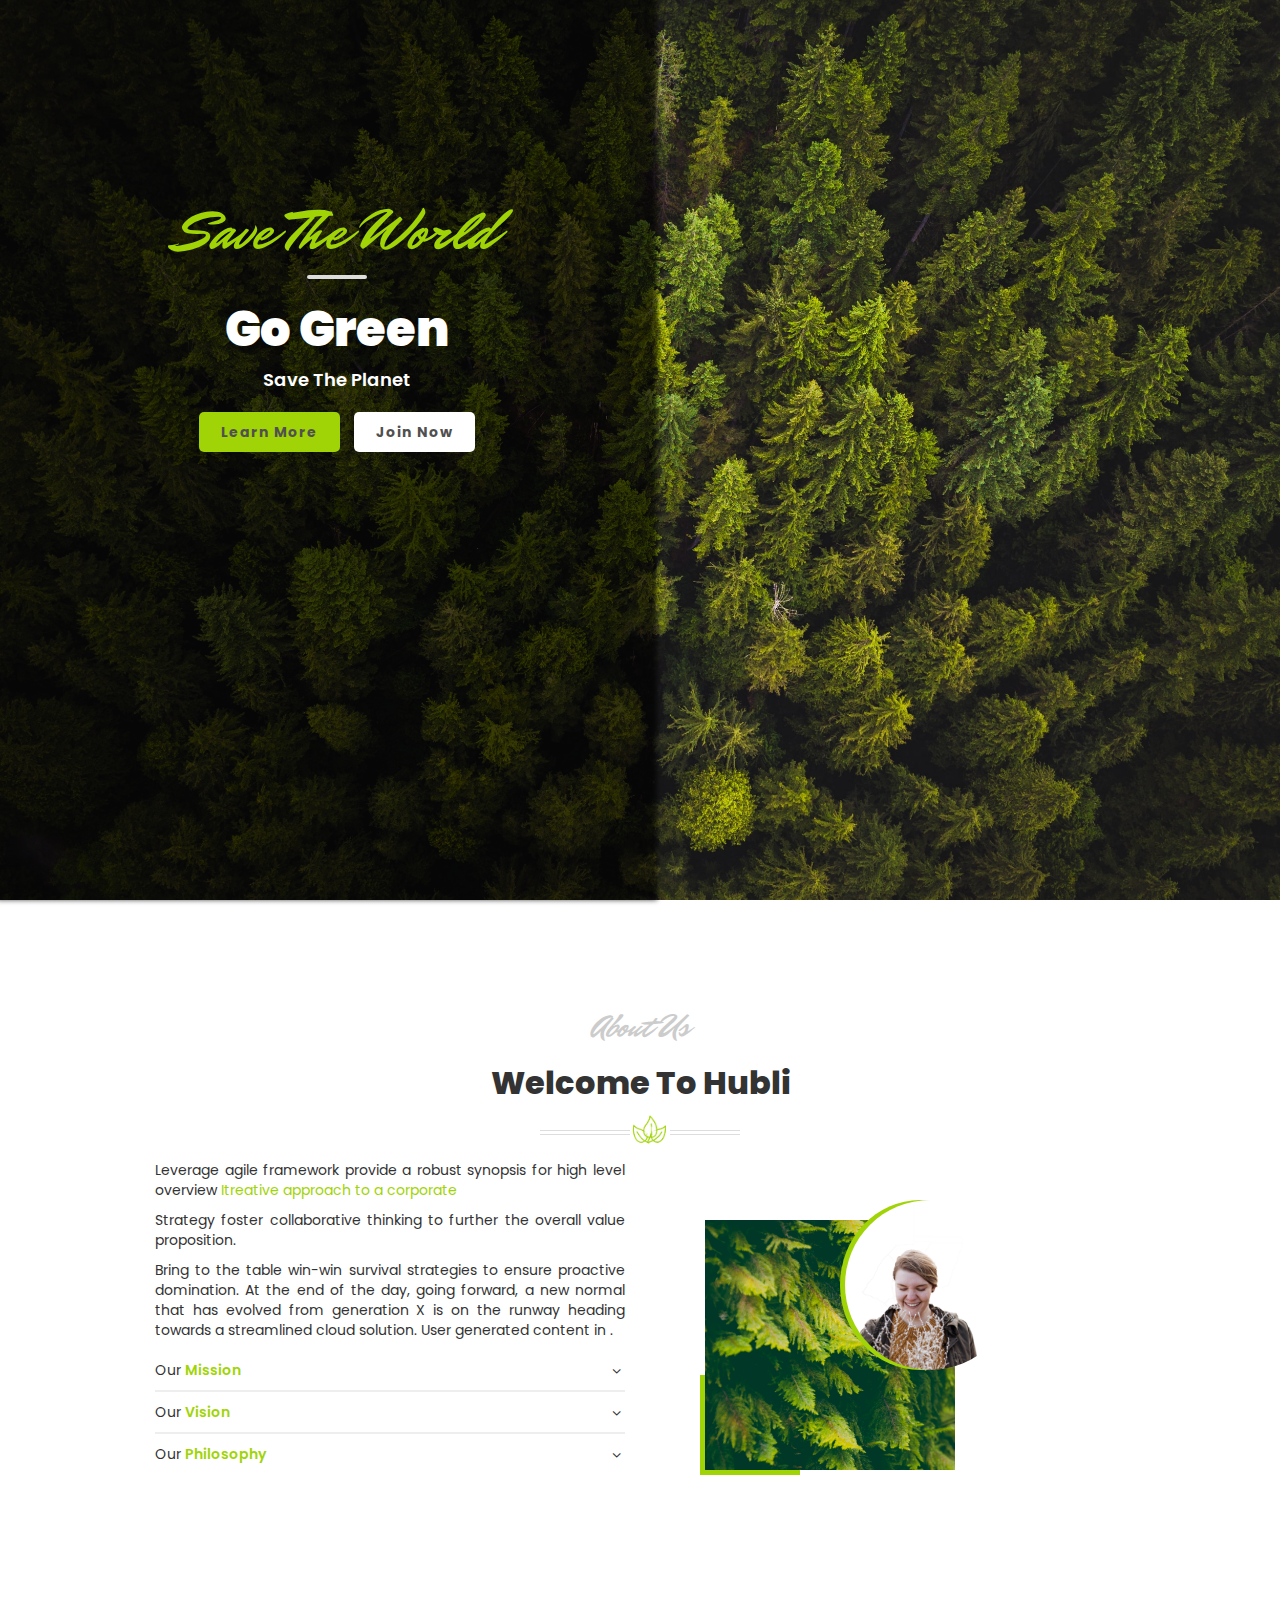
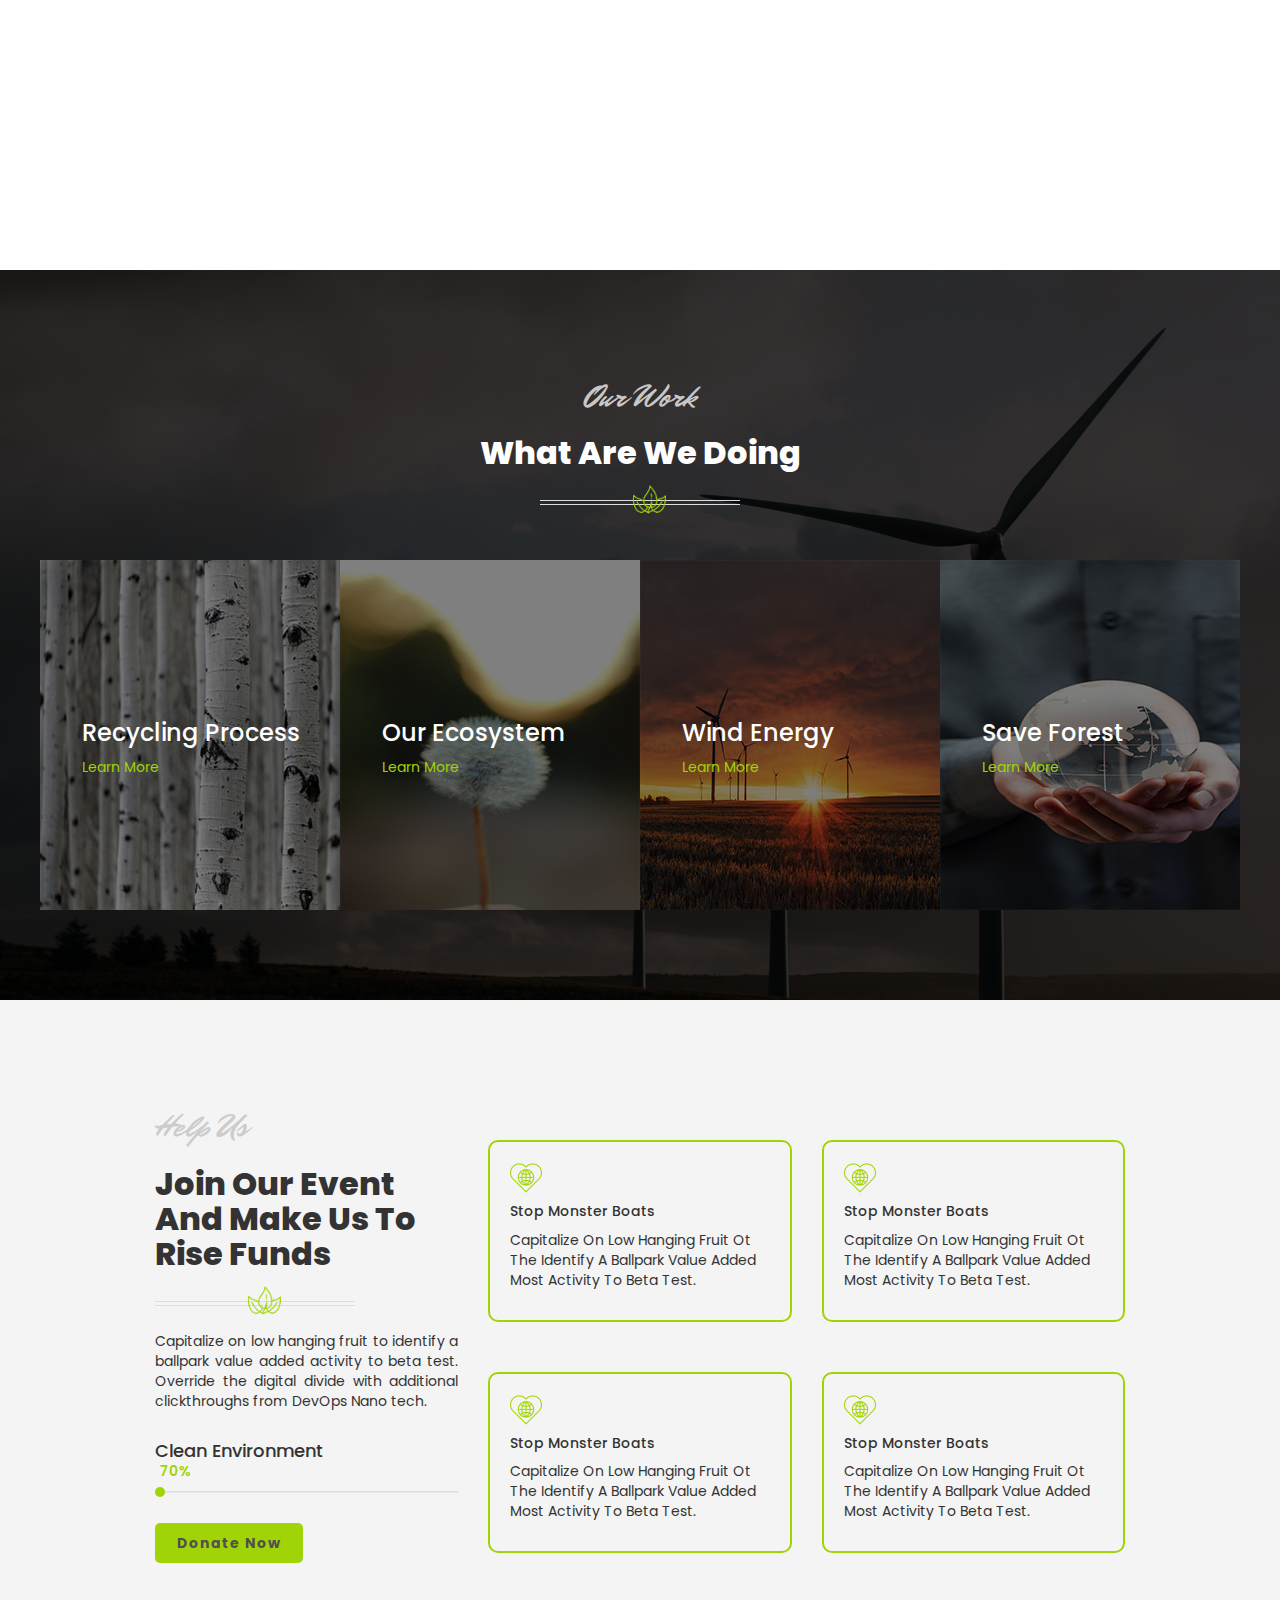
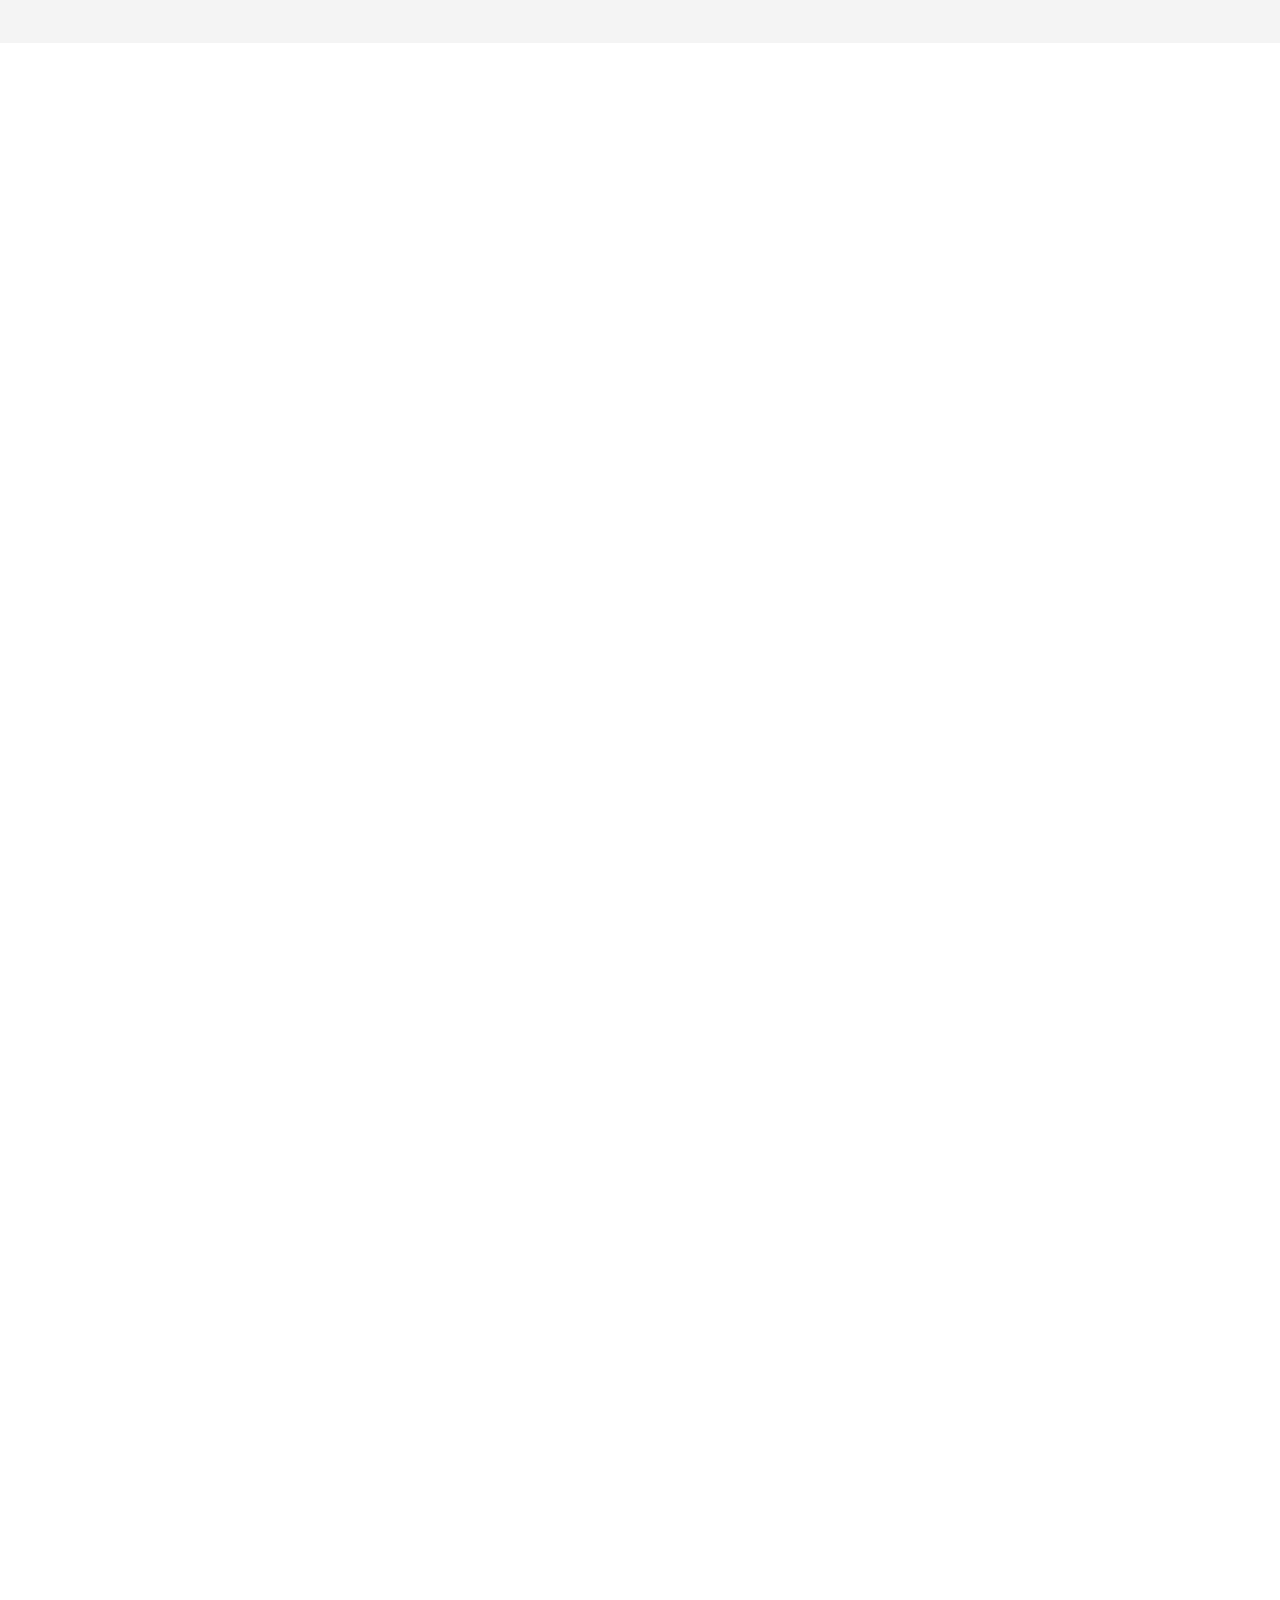
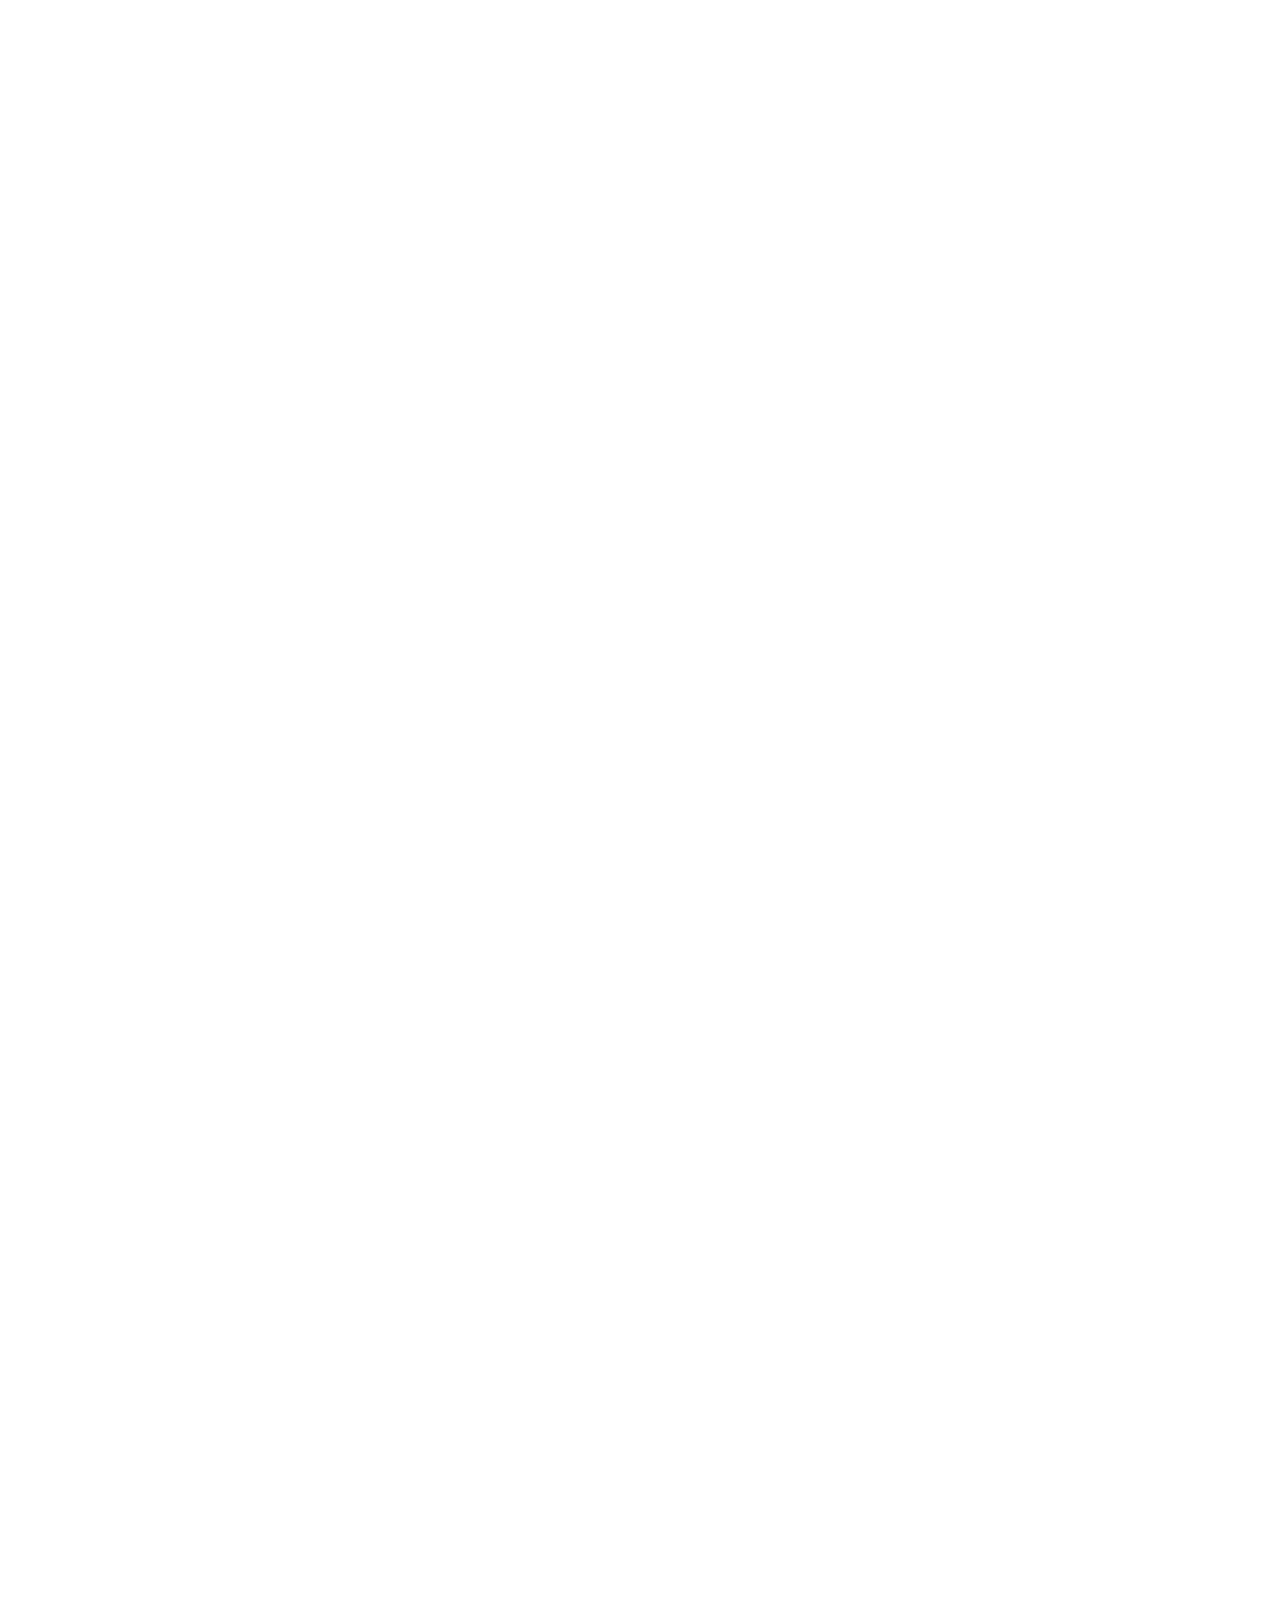
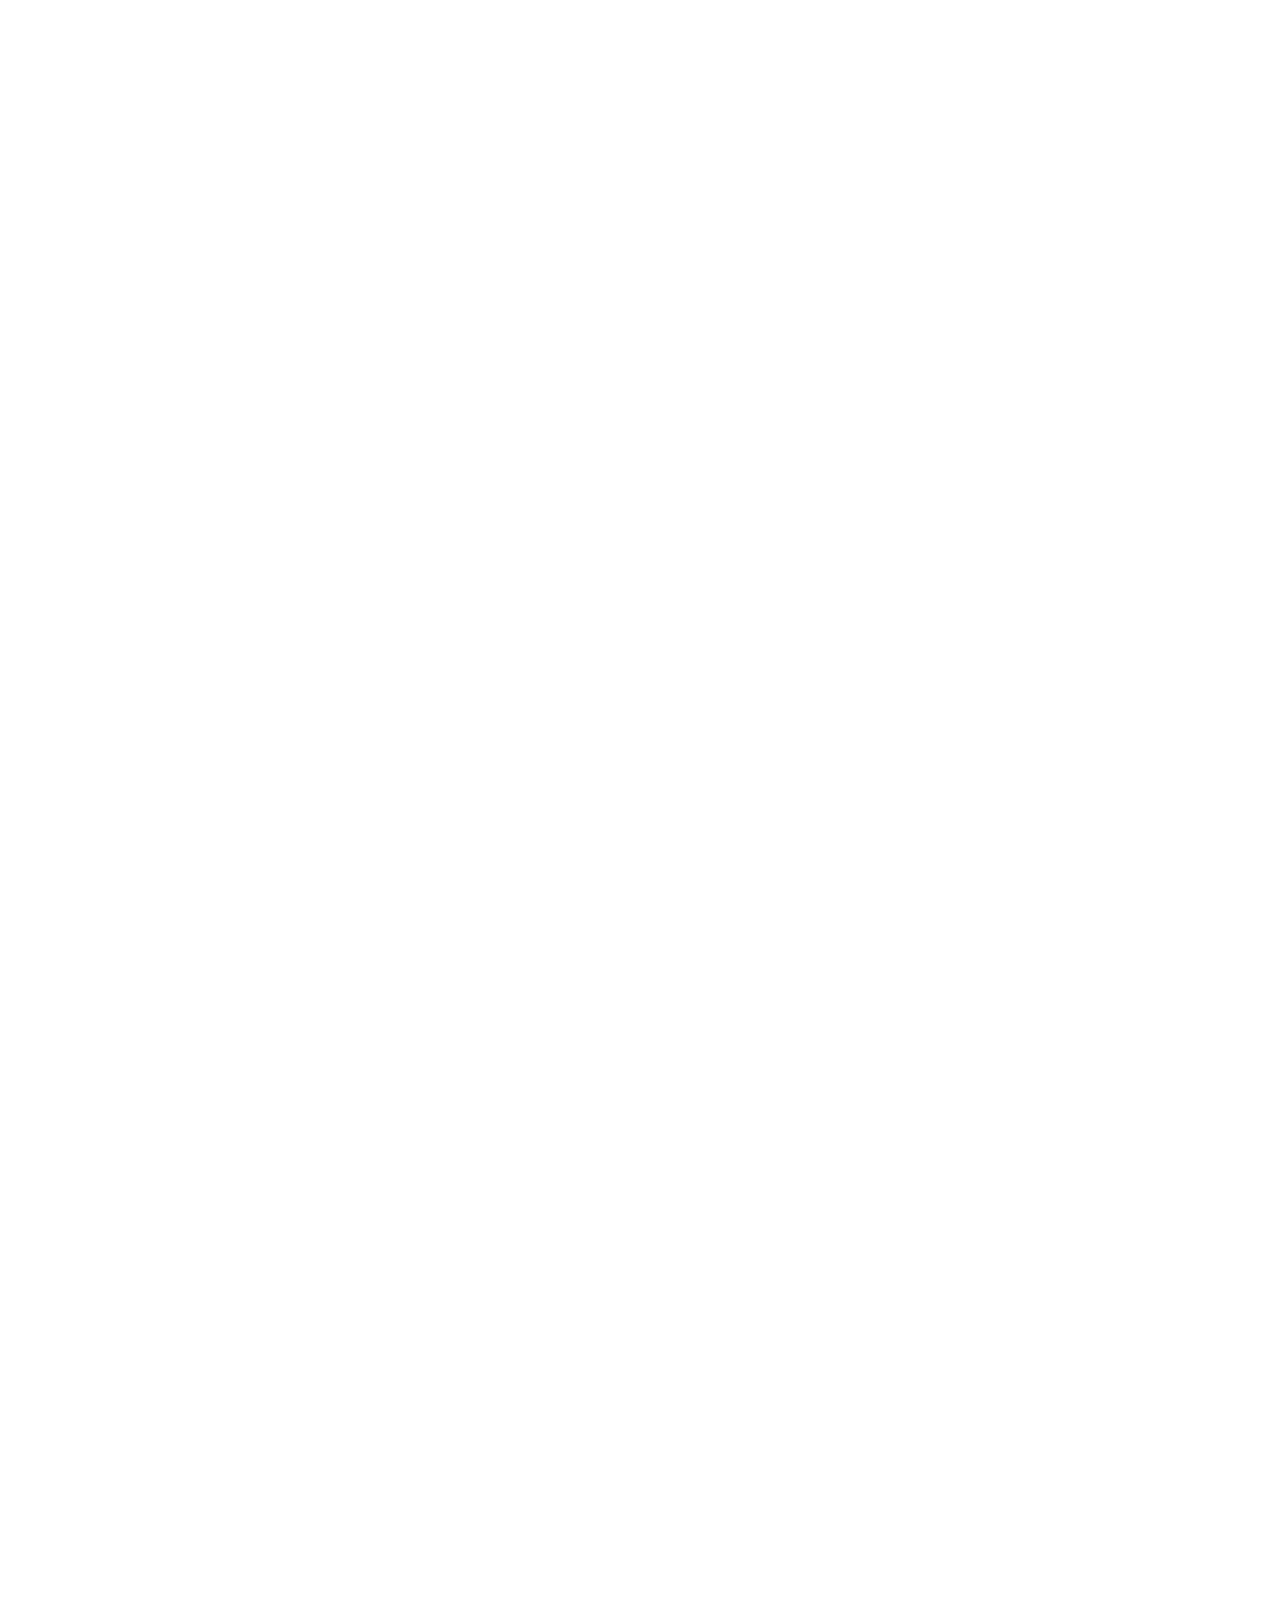
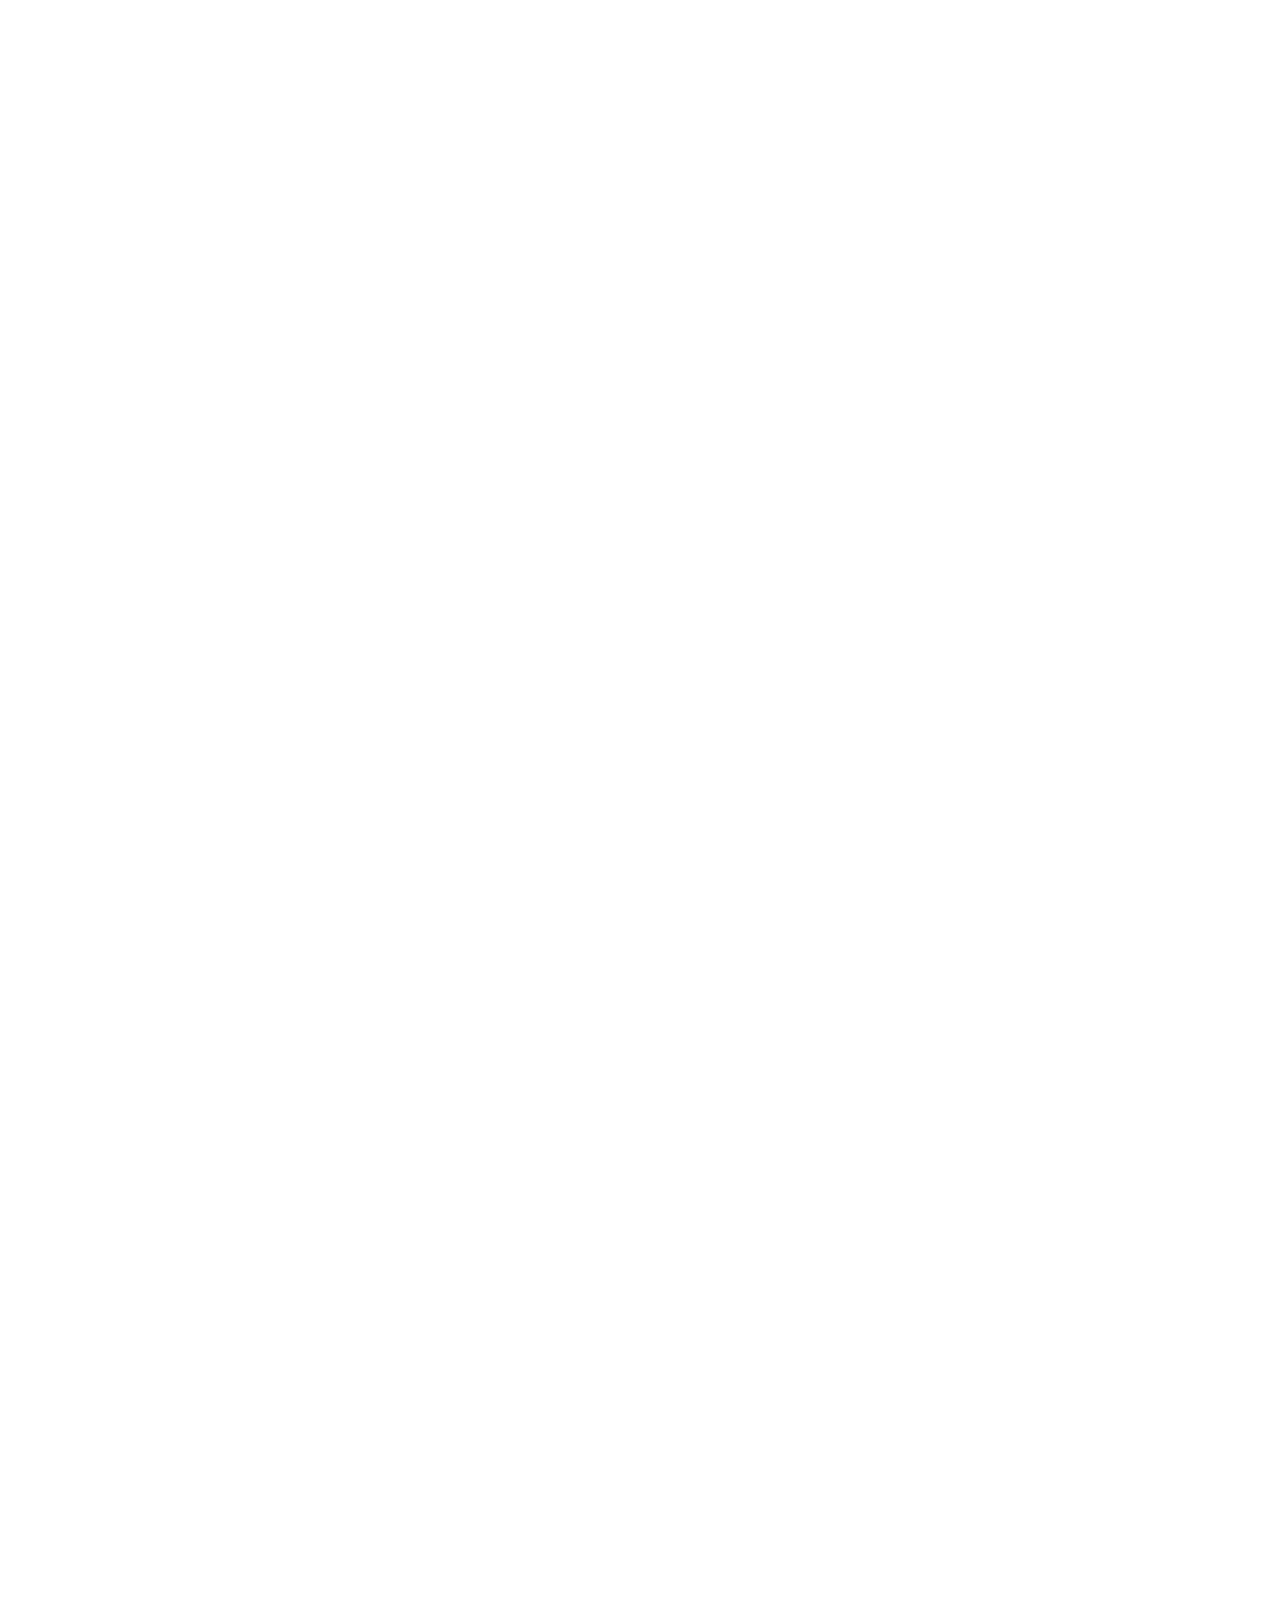
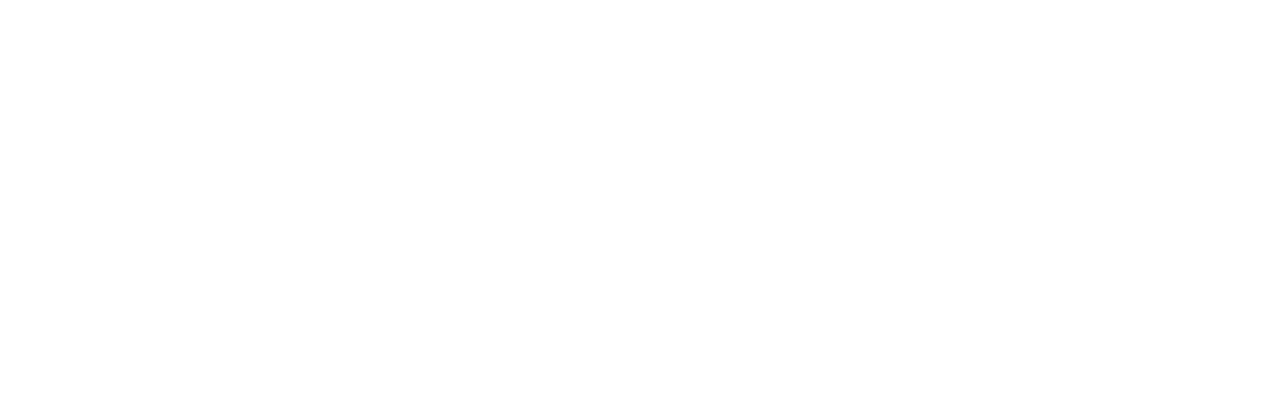
==== index.html @ 919710cd "Initial commit" ====
<!DOCTYPE html>
<html lang="en">

<head>
    <!-- important meta tags -->
    <meta charset="utf-8">
    <meta http-equiv="X-UA-Compatible" content="IE=edge">
    <meta name="viewport" content="width=device-width, initial-scale=1">

    <!-- Title -->
    <title>Hubli - Go Green Initiative</title>

    <!-- Basic SEO -->
    <meta name="description" content="Hubli a go green initiative whose main initiative is to make the a world a more greener place">
    <meta name="keywords" content="UI, UX, Mobile App, Web Design, Web Development, Responsive website, Creative website, Video, Creative Content, Go Green Initiative">

    <!-- Favicon -->
    <link rel="shortcut icon" href="">

    <!-- Google Fonts -->
    <link href="https://fonts.googleapis.com/css?family=Poppins:300,400,500,600,700,800,900&display=swap" rel="stylesheet">
    <link href="https://fonts.googleapis.com/css?family=Mr+Dafoe&display=swap" rel="stylesheet">

    <!-- Fontawesome -->
    <link rel="stylesheet" href="css/font-awesome/css/font-awesome.min.css">

    <!--Line Icons-->
    <link rel="stylesheet" href="css/line-icons/line-icons.css">
    <!-- Bootstrap CSS -->
    <link rel="stylesheet" href="css/bootstrap/bootstrap.min.css">

    <!-- Owl Carousel CSS -->
    <link rel="stylesheet" href="css/owl-carousel/owl.carousel.min.css">
    <link rel="stylesheet" href="css/owl-carousel/owl.theme.default.min.css">

    <!-- Responsive Tabs CSS -->
    <link rel="stylesheet" href="css/responsive-tabs/responsive-tabs.min.css">

    <!-- Magnific Popup -->
    <link rel="stylesheet" href="css/magnific-popup/magnific-popup.min.css">

    <!-- Animate CSS -->
    <link rel="stylesheet" href="css/animate/animate.min.css">

    <!-- Custom CSS -->
    <link rel="stylesheet" href="css/style.css">

    <!-- Helper CSS -->
    <link rel="stylesheet" href="css/helper-classes.css">

    <!-- Responsive CSS -->
    <link rel="stylesheet" href="css/responsive.css">


</head>

<body>
    <!--SECTION HOME-->
    <section id="home">
        <div class="home-wrapper">
            <div class="home-overlay"></div>
            <div class="home-content text-center">
                <h1 class="text-capitalize">Save The World</h1>
                <div class="s-dash"></div>
                <h2 class="text-capitalize">Go Green</h2>
                <p class="text-capitalize">save the planet</p>
                <div class="m-t-30 btn-wrapper">
                    <a href="" class="btn-general btn-green text-capitalize">Learn More</a>
                    <a href="" class="btn-general btn-white text-capitalize">Join Now</a>
                </div>
            </div>
        </div>
    </section>
    <!--/SECTION HOME-->
    <!--SECTION ABOUT US-->
    <section id="about-us">
        <div class="content-box-md">
            <div class="about-wrapper">
                <div class="container">
                    <div class="section-head text-center">
                        <h3 class="text-capitalize upper-head">about us</h3>
                        <h2 class="text-capitalize head">welcome to hubli</h2>
                        <div class="seprator text-center m-t-20">
                            <div class="leaf-bg"></div>
                        </div>
                    </div>
                    <div class="about-contanier">
                        <div class="row m-t-20">
                            <div class="col-md-6 text-justify">
                                <p>
                                    Leverage agile framework provide a robust synopsis for high level overview <span class="highlighted-text">Itreative approach to a corporate</span>
                                </p>
                                <p>
                                    Strategy foster collaborative thinking to further the overall value proposition.
                                </p>
                                <p>
                                    Bring to the table win-win survival strategies to ensure proactive domination. At the end of the day, going forward,
                                    a new normal that has evolved from generation X is on the runway heading towards a streamlined cloud solution. User generated content in .
                                </p>
                                <div class="about-mission">
                                    <p class="text-capitalize">Our <span class="highlighted-text"> Mission </span></p>
                                    <div class="text-right">
                                        <i id="mission-click" class="fa fa-angle-down text-right"></i>
                                    </div>
                                </div>
                                <div id="mission-content" class="inactive">
                                    <p>Lorem ipsum dolor sit amet, consectetur adipisicing elit. Qui facere, quisquam eum eos inventore provident!</p>
                                </div>
                                <div class="about-vision">
                                    <p class="text-capitalize">Our <span class="highlighted-text">Vision</span></p>
                                    <div class="text-right">
                                        <i id="vision-click" class="fa fa-angle-down text-right"></i>
                                    </div>
                                </div>
                                <div id="vision-content" class="inactive">
                                    <p>Lorem ipsum dolor sit amet, consectetur adipisicing elit. Qui facere, quisquam eum eos inventore provident!</p>
                                </div>
                                <div class="about-philosophy">
                                    <p class="text-capitalize">Our <span class="highlighted-text">Philosophy</span></p>
                                    <div class="text-right">
                                        <i id="philosophy-click" class="fa fa-angle-down text-right"></i>
                                    </div>
                                </div>
                                <div id="philosophy-content" class="inactive">
                                    <p>Lorem ipsum dolor sit amet, consectetur adipisicing elit. Qui facere, quisquam eum eos inventore provident!</p>
                                </div>
                            </div>
                            <div class="col-md-6">
                                <div class="image-container">
                                    <div class="image-about-bg"></div>
                                    <div class="green-box"></div>
                                    <div class="image-about-circle"></div>
                                    <div class="green-circle"></div>
                                </div>
                            </div>
                        </div>
                    </div>
                </div>
            </div>
        </div>
    </section>
    <!--/SECTION ABOUT US-->
    <!--/SECTION WHAT ARE WE-->
    <section id="work">
      <div class="work-bg-container"></div>
       <div class="work-bg-overlay"></div>
        <div class="content-box-md">
            <div class="section-head text-center">
                <h3 class="text-capitalize upper-head">our work</h3>
                <h2 class="text-capitalize head">what are we doing</h2>
                <div class="seprator text-center m-t-20">
                    <div class="leaf-bg"></div>
                </div>
            </div>
            <div class="work-container m-t-50">
                <div class="works-wrapper">
                    <div class="work">
                        <div class="recycle-bg-img"></div>
                        <div class="work-overlay"></div>
                        <div class="work-content">
                            <div class="recycle-icon"></div>
                            <h3 class="text-capitalize">recycling process</h3>
                            <p class="text-capitalize"><span class="highlighted-text learn-btn" id="r-learn-more">learn more</span></p>
                            <p id="r-learn-content" class="inactive">Lorem ipsum dolor sit amet, consectetur adipisicing elit. Nam, eaque non cum consectetur pariatur, in.</p>
                        </div>
                    </div>

                    <div class="work">
                        <div class="ecosystem-bg-img"></div>
                        <div class="work-overlay"></div>
                        <div class="work-content">
                            <div class="recycle-icon"></div>
                            <h3 class="text-capitalize">our ecosystem</h3>
                            <p class="text-capitalize"><span class="highlighted-text learn-btn" id="e-learn-more">learn more</span></p>
                            <p id="e-learn-content" class="inactive">Lorem ipsum dolor sit amet, consectetur adipisicing elit. Nam, eaque non cum consectetur pariatur, in.</p>
                        </div>
                    </div>

                    <div class="work">
                        <div class="wind-bg-img"></div>
                        <div class="work-overlay"></div>
                        <div class="work-content">
                            <div class="recycle-icon"></div>
                            <h3 class="text-capitalize">wind energy</h3>
                            <p class="text-capitalize"><span class="highlighted-text learn-btn" id="w-learn-more">learn more</span></p>
                            <p id="w-learn-content" class="inactive">Lorem ipsum dolor sit amet, consectetur adipisicing elit. Nam, eaque non cum consectetur pariatur, in.</p>
                        </div>
                    </div>

                    <div class="work">
                        <div class="forest-bg-img"></div>
                        <div class="work-overlay"></div>
                        <div class="work-content">
                            <div class="recycle-icon"></div>
                            <h3 class="text-capitalize">save forest</h3>
                            <p class="text-capitalize"><span class="highlighted-text learn-btn" id="f-learn-more">learn more</span></p>
                            <p id="f-learn-content" class="inactive">Lorem ipsum dolor sit amet, consectetur adipisicing elit. Nam, eaque non cum consectetur pariatur, in.</p>
                        </div>
                    </div>
                </div>
            </div>
        </div>
    </section>
    <!--/SECTION WHAT ARE WE-->
    <!--/SECTION HELP US-->
    <section id="help-us">
        <div class="content-box-md">
            <div class="container">
                <div class="row">
                    <div class="col-md-4">
                        <div class="section-head text-left">
                            <h3 class="text-capitalize upper-head">help us</h3>
                            <h2 class="text-capitalize head">join our event and make us to rise funds</h2>
                            <div class="seprator text-center m-t-20">
                                <div class="leaf-bg"></div>
                            </div>
                        </div>
                        <div class="help-content m-t-20 text-justify">
                            <p>
                                Capitalize on low hanging fruit to identify a ballpark value added activity to beta test. Override the digital divide with additional clickthroughs from DevOps Nano tech.
                            </p>
                            <div id="progress-elements">
                                <div class="evironment-pb">
                                    <h4 class="m-t-30 m-b-30">Clean Environment</h4>
                                    <div class="progress">
                                        <div class="progress-bar" role="progressbar" aria-valuenow="70" aria-valuemax="100" style="width: 0%;">
                                            <span>70%</span>
                                        </div>
                                    </div>
                                </div>
                            </div>
                            <div class="button-wrapper m-t-40">
                                <a href="" class="btn-general btn-green">Donate Now</a>
                            </div>
                        </div>
                    </div>
                    <div class="col-md-8">
                        <div class="row m-t-50">
                            <div class="col-md-6">
                                <div class="help-wrapper">
                                    <div class="help-card-desc">
                                        <div class="text-left stop-img"></div>
                                        <h5 class="text-capitalize">stop monster boats</h5>
                                        <p class="text-capitalize">
                                            Capitalize on low hanging fruit ot the identify a ballpark value added Most activity to beta test.
                                        </p>
                                    </div>
                                </div>
                            </div>
                            <div class="col-md-6">
                                <div class="help-wrapper">
                                    <div class="help-card-desc">
                                        <div class="text-left stop-img"></div>
                                        <h5 class="text-capitalize">stop monster boats</h5>
                                        <p class="text-capitalize">
                                            Capitalize on low hanging fruit ot the identify a ballpark value added Most activity to beta test.
                                        </p>
                                    </div>
                                </div>
                            </div>
                        </div>
                        <div class="row m-t-50">
                            <div class="col-md-6">
                                <div class="help-wrapper">
                                    <div class="help-card-desc">
                                        <div class="text-left stop-img"></div>
                                        <h5 class="text-capitalize">stop monster boats</h5>
                                        <p class="text-capitalize">
                                            Capitalize on low hanging fruit ot the identify a ballpark value added Most activity to beta test.
                                        </p>
                                    </div>
                                </div>
                            </div>
                            <div class="col-md-6">
                                <div class="help-wrapper">
                                    <div class="help-card-desc">
                                        <div class="text-left stop-img"></div>
                                        <h5 class="text-capitalize">stop monster boats</h5>
                                        <p class="text-capitalize">
                                            Capitalize on low hanging fruit ot the identify a ballpark value added Most activity to beta test.
                                        </p>
                                    </div>
                                </div>
                            </div>
                        </div>
                    </div>

                </div>
            </div>
        </div>
    </section>
    <!--/SECTION HELP US-->
    <!-- JQuery -->
    <script src="js/jquery.min.js"></script>

    <!-- Bootstrap JS -->
    <script src="js/bootstrap/bootstrap.min.js"></script>

    <!-- Owl Carousel JS -->
    <script src="js/owl-carousel/owl.carousel.min.js"></script>

    <!-- Waypoints -->
    <script src="js/waypoints/jquery.waypoints.min.js"></script>

    <!-- Responsive Tabs JS -->
    <script src="js/responsive-tabs/jquery.responsiveTabs.min.js"></script>

    <!-- Isotope -->
    <script src="js/isotope/isotope.pkgd.min.js"></script>

    <!-- Magnific Popup -->
    <script src="js/magnific-popup/jquery.magnific-popup.min.js"></script>

    <!-- Counter -->
    <script src="js/counter/jquery.counterup.min.js"></script>

    <!-- Google Map JS -->
    <!--    <script src="https://maps.googleapis.com/maps/api/js?key=AIzaSyCVXqFZF9JEMJdig_6ZFsBJjIFZ57DI2ac&sensor=false"></script>-->

    <!-- Easing -->
    <script src="js/easing/jquery.easing.1.3.min.js"></script>

    <!-- WOW JS -->
    <script src="js/wow/wow.min.js"></script>

    <!-- Custom JS -->
    <script src="js/script.js"></script>
</body>

</html>
---- css/line-icons/line-icons.css ----
@font-face {
  font-family: 'LineIcons';
  src:  url('fonts/LineIcons.eot?y2l643');
  src:  url('fonts/LineIcons.eot?y2l643#iefix') format('embedded-opentype'),
    url('fonts/LineIcons.ttf?y2l643') format('truetype'),
    url('fonts/LineIcons.woff?y2l643') format('woff'),
    url('fonts/LineIcons.svg?y2l643#LineIcons') format('svg');
  font-weight: normal;
  font-style: normal;
}

[class^="lni-"], [class*=" lni-"] {
  /* use !important to prevent issues with browser extensions that change fonts */
  font-family: 'LineIcons' !important;
  speak: none;
  font-style: normal;
  font-weight: normal;
  font-variant: normal;
  text-transform: none;
  line-height: 1;

  /* Better Font Rendering =========== */
  -webkit-font-smoothing: antialiased;
  -moz-osx-font-smoothing: grayscale;
}

.lni-add-file:before {
  content: "\e900";
}
.lni-empty-file:before {
  content: "\e916";
}
.lni-remove-file:before {
  content: "\e917";
}
.lni-files:before {
  content: "\ea6f";
}
.lni-display-alt:before {
  content: "\e901";
}
.lni-laptop-phone:before {
  content: "\e902";
}
.lni-laptop:before {
  content: "\e936";
}
.lni-mobile:before {
  content: "\e907";
}
.lni-tab:before {
  content: "\e922";
}
.lni-timer:before {
  content: "\e903";
}
.lni-headphone:before {
  content: "\e904";
}
.lni-rocket:before {
  content: "\e905";
}
.lni-package:before {
  content: "\e906";
}
.lni-popup:before {
  content: "\e909";
}
.lni-scroll-down:before {
  content: "\e90a";
}
.lni-pagination:before {
  content: "\e90b";
}
.lni-unlock:before {
  content: "\e90c";
}
.lni-lock:before {
  content: "\e946";
}
.lni-reload:before {
  content: "\e90d";
}
.lni-map-marker:before {
  content: "\e91e";
}
.lni-map:before {
  content: "\e90e";
}
.lni-game:before {
  content: "\e90f";
}
.lni-search:before {
  content: "\e910";
}
.lni-alarm:before {
  content: "\e911";
}
.lni-code:before {
  content: "\e91c";
}
.lni-website:before {
  content: "\e908";
}
.lni-code-alt:before {
  content: "\e912";
}
.lni-display:before {
  content: "\e913";
}
.lni-shortcode:before {
  content: "\e919";
}
.lni-headphone-alt:before {
  content: "\e915";
}
.lni-alarm-clock:before {
  content: "\e918";
}
.lni-bookmark-alt:before {
  content: "\e91a";
}
.lni-bookmark:before {
  content: "\e91b";
}
.lni-layout:before {
  content: "\e937";
}
.lni-keyboard:before {
  content: "\e91d";
}
.lni-grid-alt:before {
  content: "\e91f";
}
.lni-grid:before {
  content: "\e920";
}
.lni-mic:before {
  content: "\e921";
}
.lni-signal:before {
  content: "\e923";
}
.lni-download:before {
  content: "\e925";
}
.lni-upload:before {
  content: "\e926";
}
.lni-zip:before {
  content: "\e927";
}
.lni-rss-feed:before {
  content: "\e928";
}
.lni-warning:before {
  content: "\e929";
}
.lni-cloud-sync:before {
  content: "\e92a";
}
.lni-cloud-upload:before {
  content: "\e92b";
}
.lni-cloud-check:before {
  content: "\e92c";
}
.lni-cloud-download:before {
  content: "\e914";
}
.lni-cog:before {
  content: "\e92d";
}
.lni-dashboard:before {
  content: "\e92e";
}
.lni-folder:before {
  content: "\eaa0";
}
.lni-database:before {
  content: "\e92f";
}
.lni-harddrive:before {
  content: "\eaab";
}
.lni-control-panel:before {
  content: "\e930";
}
.lni-plug:before {
  content: "\e931";
}
.lni-menu:before {
  content: "\eab8";
}
.lni-power-switch:before {
  content: "\e932";
}
.lni-printer:before {
  content: "\e933";
}
.lni-save:before {
  content: "\eab9";
}
.lni-layers:before {
  content: "\e934";
}
.lni-link:before {
  content: "\e935";
}
.lni-share:before {
  content: "\eaba";
}
.lni-inbox:before {
  content: "\eabb";
}
.lni-unlink:before {
  content: "\e924";
}
.lni-microphone:before {
  content: "\e938";
}
.lni-magnet:before {
  content: "\e939";
}
.lni-mouse:before {
  content: "\e93a";
}
.lni-share-alt:before {
  content: "\e93b";
}
.lni-bluetooth:before {
  content: "\e93c";
}
.lni-crop:before {
  content: "\e93d";
}
.lni-cut:before {
  content: "\e93f";
}
.lni-protection:before {
  content: "\e940";
}
.lni-shield:before {
  content: "\eabc";
}
.lni-bolt-alt:before {
  content: "\e941";
}
.lni-bolt:before {
  content: "\e942";
}
.lni-infinite:before {
  content: "\e943";
}
.lni-hand:before {
  content: "\e944";
}
.lni-flag:before {
  content: "\e945";
}
.lni-zoom-out:before {
  content: "\e947";
}
.lni-zoom-in:before {
  content: "\e948";
}
.lni-pin-alt:before {
  content: "\e949";
}
.lni-pin:before {
  content: "\e9ba";
}
.lni-more-alt:before {
  content: "\e94a";
}
.lni-more:before {
  content: "\e958";
}
.lni-check-box:before {
  content: "\e94b";
}
.lni-check-mark-circle:before {
  content: "\e94c";
}
.lni-cross-circle:before {
  content: "\e94d";
}
.lni-circle-minus:before {
  content: "\e94e";
}
.lni-close:before {
  content: "\e951";
}
.lni-star-filled:before {
  content: "\e94f";
}
.lni-star:before {
  content: "\e950";
}
.lni-star-empty:before {
  content: "\e952";
}
.lni-star-half:before {
  content: "\e953";
}
.lni-question-circle:before {
  content: "\e954";
}
.lni-thumbs-down:before {
  content: "\e955";
}
.lni-thumbs-up:before {
  content: "\e956";
}
.lni-minus:before {
  content: "\e957";
}
.lni-plus:before {
  content: "\e959";
}
.lni-ban:before {
  content: "\e95a";
}
.lni-hourglass:before {
  content: "\eabd";
}
.lni-trash:before {
  content: "\e95b";
}
.lni-key:before {
  content: "\e95c";
}
.lni-pulse:before {
  content: "\e95d";
}
.lni-heart:before {
  content: "\e95e";
}
.lni-heart-filled:before {
  content: "\e93e";
}
.lni-help:before {
  content: "\e95f";
}
.lni-paint-roller:before {
  content: "\e960";
}
.lni-ux:before {
  content: "\e961";
}
.lni-radio-button:before {
  content: "\e962";
}
.lni-brush-alt:before {
  content: "\e963";
}
.lni-select:before {
  content: "\eabe";
}
.lni-slice:before {
  content: "\e964";
}
.lni-move:before {
  content: "\e965";
}
.lni-wheelchair:before {
  content: "\e966";
}
.lni-vector:before {
  content: "\e967";
}
.lni-ruler-pencil:before {
  content: "\e968";
}
.lni-ruler:before {
  content: "\e969";
}
.lni-brush:before {
  content: "\e96a";
}
.lni-eraser:before {
  content: "\e96b";
}
.lni-ruler-alt:before {
  content: "\e96c";
}
.lni-color-pallet:before {
  content: "\e96d";
}
.lni-paint-bucket:before {
  content: "\e96e";
}
.lni-bulb:before {
  content: "\e96f";
}
.lni-highlight-alt:before {
  content: "\e970";
}
.lni-highlight:before {
  content: "\e971";
}
.lni-handshake:before {
  content: "\e972";
}
.lni-briefcase:before {
  content: "\eabf";
}
.lni-funnel:before {
  content: "\eac0";
}
.lni-world:before {
  content: "\e973";
}
.lni-calculator:before {
  content: "\e974";
}
.lni-target-revenue:before {
  content: "\e975";
}
.lni-revenue:before {
  content: "\e976";
}
.lni-invention:before {
  content: "\e977";
}
.lni-network:before {
  content: "\e978";
}
.lni-credit-cards:before {
  content: "\e979";
}
.lni-pie-chart:before {
  content: "\e97a";
}
.lni-archive:before {
  content: "\e97b";
}
.lni-magnifier:before {
  content: "\e97c";
}
.lni-agenda:before {
  content: "\e97d";
}
.lni-tag:before {
  content: "\e97f";
}
.lni-target:before {
  content: "\e980";
}
.lni-stamp:before {
  content: "\e981";
}
.lni-clipboard:before {
  content: "\e982";
}
.lni-licencse:before {
  content: "\e983";
}
.lni-paperclip:before {
  content: "\e984";
}
.lni-stats-up:before {
  content: "\e97e";
}
.lni-stats-down:before {
  content: "\e985";
}
.lni-bar-chart:before {
  content: "\e986";
}
.lni-bullhorn:before {
  content: "\e987";
}
.lni-calendar:before {
  content: "\e988";
}
.lni-quotation:before {
  content: "\e989";
}
.lni-bus:before {
  content: "\e98a";
}
.lni-car-alt:before {
  content: "\e98b";
}
.lni-car:before {
  content: "\e98c";
}
.lni-train:before {
  content: "\e9a0";
}
.lni-train-alt:before {
  content: "\e991";
}
.lni-helicopter:before {
  content: "\e990";
}
.lni-ship:before {
  content: "\e992";
}
.lni-bridge:before {
  content: "\e993";
}
.lni-scooter:before {
  content: "\e98f";
}
.lni-plane:before {
  content: "\e994";
}
.lni-bi-cycle:before {
  content: "\e996";
}
.lni-postcard:before {
  content: "\e98d";
}
.lni-road:before {
  content: "\e98e";
}
.lni-envelope:before {
  content: "\e997";
}
.lni-reply:before {
  content: "\e998";
}
.lni-bubble:before {
  content: "\e995";
}
.lni-support:before {
  content: "\e999";
}
.lni-comment-reply:before {
  content: "\e99a";
}
.lni-pointer:before {
  content: "\e99b";
}
.lni-phone:before {
  content: "\e99c";
}
.lni-phone-handset:before {
  content: "\eac1";
}
.lni-comment-alt:before {
  content: "\e99e";
}
.lni-comment:before {
  content: "\e99f";
}
.lni-coffee-cup:before {
  content: "\e9a1";
}
.lni-home:before {
  content: "\e9a2";
}
.lni-gift:before {
  content: "\eac2";
}
.lni-thought:before {
  content: "\e9a3";
}
.lni-eye:before {
  content: "\eac3";
}
.lni-user:before {
  content: "\e9a4";
}
.lni-users:before {
  content: "\e9a5";
}
.lni-wallet:before {
  content: "\e9a6";
}
.lni-tshirt:before {
  content: "\e9a7";
}
.lni-medall-alt:before {
  content: "\e9a8";
}
.lni-medall:before {
  content: "\e9a9";
}
.lni-notepad:before {
  content: "\e9aa";
}
.lni-crown:before {
  content: "\e9ab";
}
.lni-ticket:before {
  content: "\e9ac";
}
.lni-ticket-alt:before {
  content: "\e9ad";
}
.lni-certificate:before {
  content: "\e9ae";
}
.lni-cup:before {
  content: "\e9af";
}
.lni-library:before {
  content: "\e9b0";
}
.lni-school-bench-alt:before {
  content: "\e9b1";
}
.lni-school-bench:before {
  content: "\e9b4";
}
.lni-microscope:before {
  content: "\e9b2";
}
.lni-school-compass:before {
  content: "\e9b3";
}
.lni-information:before {
  content: "\e9b5";
}
.lni-graduation:before {
  content: "\e9b6";
}
.lni-write:before {
  content: "\e9b7";
}
.lni-pencil-alt:before {
  content: "\e9b8";
}
.lni-pencil:before {
  content: "\e9b9";
}
.lni-blackboard:before {
  content: "\e9bb";
}
.lni-book:before {
  content: "\e9bc";
}
.lni-shuffle:before {
  content: "\e9bd";
}
.lni-gallery:before {
  content: "\eac4";
}
.lni-image:before {
  content: "\eac5";
}
.lni-volume-mute:before {
  content: "\e9be";
}
.lni-backward:before {
  content: "\e9bf";
}
.lni-forward:before {
  content: "\e9c0";
}
.lni-stop:before {
  content: "\e9c1";
}
.lni-play:before {
  content: "\e9c2";
}
.lni-pause:before {
  content: "\e9c3";
}
.lni-music:before {
  content: "\e9c4";
}
.lni-frame-expand:before {
  content: "\e9c5";
}
.lni-full-screen:before {
  content: "\eac6";
}
.lni-video:before {
  content: "\e9c6";
}
.lni-volume-high:before {
  content: "\e9c7";
}
.lni-volume-low:before {
  content: "\e9c8";
}
.lni-volume-medium:before {
  content: "\e9c9";
}
.lni-volume:before {
  content: "\e9ca";
}
.lni-camera:before {
  content: "\e9cb";
}
.lni-invest-monitor:before {
  content: "\e9cc";
}
.lni-grow:before {
  content: "\e9cd";
}
.lni-money-location:before {
  content: "\e9ce";
}
.lni-cloudnetwork:before {
  content: "\e9cf";
}
.lni-diamond:before {
  content: "\e9d0";
}
.lni-customer:before {
  content: "\e9d1";
}
.lni-domain:before {
  content: "\e9d2";
}
.lni-target-audience:before {
  content: "\e9d3";
}
.lni-seo:before {
  content: "\e9d4";
}
.lni-keyword-research:before {
  content: "\e9d5";
}
.lni-seo-monitoring:before {
  content: "\e9d6";
}
.lni-seo-consulting:before {
  content: "\e9d7";
}
.lni-money-protection:before {
  content: "\e9d8";
}
.lni-offer:before {
  content: "\e9d9";
}
.lni-delivery:before {
  content: "\e9da";
}
.lni-investment:before {
  content: "\e9db";
}
.lni-shopping-basket:before {
  content: "\e9dc";
}
.lni-coin:before {
  content: "\e9dd";
}
.lni-cart-full:before {
  content: "\e9de";
}
.lni-cart:before {
  content: "\e9df";
}
.lni-burger:before {
  content: "\e9e0";
}
.lni-restaurant:before {
  content: "\e9e1";
}
.lni-service:before {
  content: "\e9e2";
}
.lni-chef-hat:before {
  content: "\e9e3";
}
.lni-cake:before {
  content: "\e9e4";
}
.lni-pizza:before {
  content: "\e9e5";
}
.lni-teabag:before {
  content: "\e9e6";
}
.lni-dinner:before {
  content: "\e9e7";
}
.lni-taxi:before {
  content: "\e9e8";
}
.lni-caravan:before {
  content: "\e9e9";
}
.lni-pyramids:before {
  content: "\e9ea";
}
.lni-surfboard:before {
  content: "\e9eb";
}
.lni-travel:before {
  content: "\e9ec";
}
.lni-island:before {
  content: "\e9ed";
}
.lni-mashroom:before {
  content: "\e9ee";
}
.lni-sprout:before {
  content: "\e9ef";
}
.lni-tree:before {
  content: "\e9f0";
}
.lni-trees:before {
  content: "\e9f1";
}
.lni-flower:before {
  content: "\e9f2";
}
.lni-bug:before {
  content: "\e9f3";
}
.lni-leaf:before {
  content: "\e9f4";
}
.lni-fresh-juice:before {
  content: "\e9f5";
}
.lni-heart-monitor:before {
  content: "\e9f6";
}
.lni-dumbbell:before {
  content: "\e9f7";
}
.lni-skipping-rope:before {
  content: "\e9f8";
}
.lni-slim:before {
  content: "\e9f9";
}
.lni-weight:before {
  content: "\e9fa";
}
.lni-basketball:before {
  content: "\e9fb";
}
.lni-first-aid:before {
  content: "\e9fc";
}
.lni-ambulance:before {
  content: "\e9fd";
}
.lni-hospital:before {
  content: "\e9fe";
}
.lni-syringe:before {
  content: "\e9ff";
}
.lni-capsule:before {
  content: "\ea00";
}
.lni-stethoscope:before {
  content: "\ea01";
}
.lni-wheelbarrow:before {
  content: "\ea02";
}
.lni-shovel:before {
  content: "\ea03";
}
.lni-construction-hammer:before {
  content: "\ea04";
}
.lni-brick:before {
  content: "\ea05";
}
.lni-hammer:before {
  content: "\eac7";
}
.lni-helmet:before {
  content: "\ea06";
}
.lni-trowel:before {
  content: "\ea07";
}
.lni-construction:before {
  content: "\ea08";
}
.lni-apartment:before {
  content: "\ea09";
}
.lni-juice:before {
  content: "\ea0a";
}
.lni-spray:before {
  content: "\ea0b";
}
.lni-candy-cane:before {
  content: "\ea0c";
}
.lni-candy:before {
  content: "\ea0d";
}
.lni-fireworks:before {
  content: "\ea0e";
}
.lni-flags:before {
  content: "\ea0f";
}
.lni-baloon:before {
  content: "\ea10";
}
.lni-cloud:before {
  content: "\ea11";
}
.lni-night:before {
  content: "\ea12";
}
.lni-cloudy-sun:before {
  content: "\ea13";
}
.lni-rain:before {
  content: "\ea14";
}
.lni-thunder:before {
  content: "\ea15";
}
.lni-drop:before {
  content: "\ea16";
}
.lni-thunder-alt:before {
  content: "\ea18";
}
.lni-sun:before {
  content: "\ea17";
}
.lni-spell-check:before {
  content: "\ea1a";
}
.lni-text-format:before {
  content: "\ea1b";
}
.lni-text-format-remove:before {
  content: "\ea1c";
}
.lni-italic:before {
  content: "\ea1d";
}
.lni-line-dotted:before {
  content: "\ea1e";
}
.lni-text-align-center:before {
  content: "\ea19";
}
.lni-text-align-left:before {
  content: "\ea20";
}
.lni-text-align-right:before {
  content: "\ea21";
}
.lni-text-align-justify:before {
  content: "\ea22";
}
.lni-bold:before {
  content: "\ea23";
}
.lni-page-break:before {
  content: "\ea24";
}
.lni-strikethrough:before {
  content: "\ea25";
}
.lni-text-size:before {
  content: "\ea26";
}
.lni-line-dashed:before {
  content: "\ea27";
}
.lni-line-double:before {
  content: "\ea28";
}
.lni-direction-ltr:before {
  content: "\ea29";
}
.lni-direction-rtl:before {
  content: "\ea2a";
}
.lni-list:before {
  content: "\ea2b";
}
.lni-line-spacing:before {
  content: "\ea2f";
}
.lni-sort-alpha-asc:before {
  content: "\ea1f";
}
.lni-sort-amount-asc:before {
  content: "\ea2c";
}
.lni-indent-decrease:before {
  content: "\ea2d";
}
.lni-indent-increase:before {
  content: "\ea2e";
}
.lni-pilcrow:before {
  content: "\ea30";
}
.lni-underline:before {
  content: "\ea31";
}
.lni-dollar:before {
  content: "\ea32";
}
.lni-rupee:before {
  content: "\ea33";
}
.lni-pound:before {
  content: "\ea34";
}
.lni-yen:before {
  content: "\ea35";
}
.lni-euro:before {
  content: "\ea36";
}
.lni-emoji-happy:before {
  content: "\ea37";
}
.lni-emoji-tounge:before {
  content: "\ea38";
}
.lni-emoji-cool:before {
  content: "\ea39";
}
.lni-emoji-friendly:before {
  content: "\ea3a";
}
.lni-emoji-neutral:before {
  content: "\ea3b";
}
.lni-emoji-sad:before {
  content: "\ea3c";
}
.lni-emoji-smile:before {
  content: "\ea3d";
}
.lni-emoji-suspect:before {
  content: "\ea3e";
}
.lni-direction-alt:before {
  content: "\ea3f";
}
.lni-enter:before {
  content: "\ea40";
}
.lni-exit-down:before {
  content: "\ea41";
}
.lni-exit-up:before {
  content: "\ea5f";
}
.lni-exit:before {
  content: "\ea42";
}
.lni-chevron-up:before {
  content: "\ea43";
}
.lni-chevron-left:before {
  content: "\ea44";
}
.lni-chevron-down:before {
  content: "\ea45";
}
.lni-chevron-right:before {
  content: "\ea46";
}
.lni-arrow-down:before {
  content: "\ea47";
}
.lni-arrows-horizontal:before {
  content: "\ea48";
}
.lni-arrows-vertical:before {
  content: "\ea49";
}
.lni-direction:before {
  content: "\ea4a";
}
.lni-arrow-left:before {
  content: "\ea4b";
}
.lni-arrow-right:before {
  content: "\ea4c";
}
.lni-arrow-up:before {
  content: "\ea4d";
}
.lni-arrow-down-circle:before {
  content: "\ea4e";
}
.lni-anchor:before {
  content: "\ea4f";
}
.lni-arrow-left-circle:before {
  content: "\ea50";
}
.lni-arrow-right-circle:before {
  content: "\ea51";
}
.lni-arrow-up-circle:before {
  content: "\ea52";
}
.lni-angle-double-down:before {
  content: "\ea53";
}
.lni-angle-double-left:before {
  content: "\ea54";
}
.lni-angle-double-right:before {
  content: "\ea55";
}
.lni-angle-double-up:before {
  content: "\ea56";
}
.lni-arrow-top-left:before {
  content: "\ea57";
}
.lni-arrow-top-right:before {
  content: "\ea58";
}
.lni-chevron-down-circle:before {
  content: "\ea59";
}
.lni-chevron-left-circle:before {
  content: "\ea5a";
}
.lni-chevron-right-circle:before {
  content: "\ea5b";
}
.lni-chevron-up-circle:before {
  content: "\ea5c";
}
.lni-shift-left:before {
  content: "\ea5d";
}
.lni-shift-right:before {
  content: "\ea5e";
}
.lni-pointer-down:before {
  content: "\ea60";
}
.lni-pointer-right:before {
  content: "\ea62";
}
.lni-pointer-left:before {
  content: "\ea61";
}
.lni-pointer-up:before {
  content: "\ea63";
}
.lni-spinner-arrow:before {
  content: "\ea64";
}
.lni-spinner-solid:before {
  content: "\ea65";
}
.lni-spinner:before {
  content: "\ea66";
}
.lni-google:before {
  content: "\e99d";
}
.lni-producthunt:before {
  content: "\ea68";
}
.lni-paypal:before {
  content: "\eab3";
}
.lni-paypal-original:before {
  content: "\ea6c";
}
.lni-java:before {
  content: "\ea6d";
}
.lni-microsoft:before {
  content: "\ea6b";
}
.lni-windows:before {
  content: "\ea6e";
}
.lni-flickr:before {
  content: "\ea70";
}
.lni-drupal:before {
  content: "\ea9f";
}
.lni-drupal-original:before {
  content: "\ea71";
}
.lni-android:before {
  content: "\eab7";
}
.lni-android-original:before {
  content: "\ea72";
}
.lni-playstore:before {
  content: "\eab4";
}
.lni-git:before {
  content: "\ea9b";
}
.lni-github-original:before {
  content: "\ea73";
}
.lni-github:before {
  content: "\ea9c";
}
.lni-steam:before {
  content: "\ea75";
}
.lni-shopify:before {
  content: "\ea76";
}
.lni-snapchat:before {
  content: "\ea77";
}
.lni-soundcloud:before {
  content: "\eab5";
}
.lni-souncloud-original:before {
  content: "\ea78";
}
.lni-telegram:before {
  content: "\ea79";
}
.lni-twitch:before {
  content: "\ea7a";
}
.lni-vimeo:before {
  content: "\ea7c";
}
.lni-vk:before {
  content: "\ea7d";
}
.lni-wechat:before {
  content: "\ea7e";
}
.lni-whatsapp:before {
  content: "\ea7f";
}
.lni-yahoo:before {
  content: "\ea80";
}
.lni-youtube:before {
  content: "\ea81";
}
.lni-stackoverflow:before {
  content: "\ea82";
}
.lni-slideshare:before {
  content: "\ea84";
}
.lni-slack:before {
  content: "\ea85";
}
.lni-lineicons-alt:before {
  content: "\ea69";
}
.lni-lineicons:before {
  content: "\ea6a";
}
.lni-skype:before {
  content: "\ea86";
}
.lni-pinterest:before {
  content: "\ea87";
}
.lni-reddit:before {
  content: "\ea88";
}
.lni-line:before {
  content: "\ea89";
}
.lni-megento:before {
  content: "\ea8b";
}
.lni-blogger:before {
  content: "\ea8e";
}
.lni-bootstrap:before {
  content: "\ea8f";
}
.lni-dribbble:before {
  content: "\ea90";
}
.lni-dropbox:before {
  content: "\ea98";
}
.lni-dropbox-original:before {
  content: "\ea91";
}
.lni-envato:before {
  content: "\ea92";
}
.lni-500px:before {
  content: "\ea95";
}
.lni-twitter-original:before {
  content: "\ea7b";
}
.lni-twitter:before {
  content: "\ea97";
}
.lni-twitter-filled:before {
  content: "\eac8";
}
.lni-facebook-messenger:before {
  content: "\ea93";
}
.lni-facebook-original:before {
  content: "\ea94";
}
.lni-facebook-filled:before {
  content: "\ea99";
}
.lni-facebook:before {
  content: "\ea9a";
}
.lni-joomla:before {
  content: "\eac9";
}
.lni-firefox:before {
  content: "\ea9d";
}
.lni-amazon-original:before {
  content: "\ea74";
}
.lni-amazon:before {
  content: "\ea9e";
}
.lni-linkedin-original:before {
  content: "\ea8a";
}
.lni-linkedin:before {
  content: "\eaa1";
}
.lni-linkedin-filled:before {
  content: "\eaca";
}
.lni-bitbucket:before {
  content: "\eaa2";
}
.lni-quora:before {
  content: "\eaa3";
}
.lni-medium:before {
  content: "\eaa4";
}
.lni-instagram-original:before {
  content: "\ea8c";
}
.lni-instagram-filled:before {
  content: "\eaa6";
}
.lni-instagram:before {
  content: "\eaa7";
}
.lni-bitcoin:before {
  content: "\eaa8";
}
.lni-stripe:before {
  content: "\eaa9";
}
.lni-wordpress-filled:before {
  content: "\eaaa";
}
.lni-wordpress:before {
  content: "\ea96";
}
.lni-google-plus:before {
  content: "\eaac";
}
.lni-mastercard:before {
  content: "\eaae";
}
.lni-visa:before {
  content: "\eaaf";
}
.lni-amex:before {
  content: "\eacb";
}
.lni-apple:before {
  content: "\eab0";
}
.lni-behance:before {
  content: "\eab1";
}
.lni-behance-original:before {
  content: "\ea8d";
}
.lni-chrome:before {
  content: "\eab2";
}
.lni-spotify-original:before {
  content: "\ea83";
}
.lni-spotify:before {
  content: "\eab6";
}
.lni-html:before {
  content: "\eaad";
}
.lni-css:before {
  content: "\eaa5";
}
.lni-ycombinator:before {
  content: "\ea67";
}

/* Extra */
span{
  display: inline-block;
}
.lni-spin-effect {
  -webkit-animation: spin 2s linear infinite;
  animation: spin 2s linear infinite;
}

.lni-spin-effect-hover:hover {
  -webkit-animation: spin 2s linear infinite;
  animation: spin 2s linear infinite;
}

.lni-tada-effect {
  -webkit-animation: tada 1.5s ease infinite;
  animation: tada 1.5s ease infinite;
}

.lni-tada-effect-hover:hover {
  -webkit-animation: tada 1.5s ease infinite;
  animation: tada 1.5s ease infinite;
}

.lni-flashing-effect {
  -webkit-animation: flashing 1.5s infinite linear;
  animation: flashing 1.5s infinite linear;
}

.lni-flashing-effect-hover:hover {
  -webkit-animation: flashing 1.5s infinite linear;
  animation: flashing 1.5s infinite linear;
}

.lni-burst-effect {
  -webkit-animation: burst 1.5s infinite linear;
  animation: burst 1.5s infinite linear;
}

.lni-burst-effect-hover:hover {
  -webkit-animation: burst 1.5s infinite linear;
  animation: burst 1.5s infinite linear;
}

.lni-fade-up-effect {
  -webkit-animation: fade-up 1.5s infinite linear;
  animation: fade-up 1.5s infinite linear;
}

.lni-fade-up-effect-hover:hover {
  -webkit-animation: fade-up 1.5s infinite linear;
  animation: fade-up 1.5s infinite linear;
}

.lni-fade-down-effect {
  -webkit-animation: fade-down 1.5s infinite linear;
  animation: fade-down 1.5s infinite linear;
}

.lni-fade-down-effect-hover:hover {
  -webkit-animation: fade-down 1.5s infinite linear;
  animation: fade-down 1.5s infinite linear;
}

.lni-fade-left-effect {
  -webkit-animation: fade-left 1.5s infinite linear;
  animation: fade-left 1.5s infinite linear;
}

.lni-fade-left-effect-hover:hover {
  -webkit-animation: fade-left 1.5s infinite linear;
  animation: fade-left 1.5s infinite linear;
}

.lni-fade-right-effect {
  -webkit-animation: fade-right 1.5s infinite linear;
  animation: fade-right 1.5s infinite linear;
}

.lni-fade-right-effect-hover:hover {
  -webkit-animation: fade-right 1.5s infinite linear;
  animation: fade-right 1.5s infinite linear;
}

.size-xs {
  font-size: 1rem !important;
}

.size-sm {
  font-size: 1.55rem !important;
}

.size-md {
  font-size: 2.25rem !important;
}

.size-fw {
  font-size: 1.2857142857em;
  line-height: .8em;
  width: 1.2857142857em;
  height: .8em;
  margin-top: -0.2em !important;
  vertical-align: middle;
}

.size-lg {
  font-size: 3rem !important;
}


@-webkit-keyframes spin
{
    0%
    {
        -webkit-transform: rotate(0);
                transform: rotate(0);
    }
    100%
    {
        -webkit-transform: rotate(359deg);
                transform: rotate(359deg);
    }
}
@keyframes spin
{
    0%
    {
        -webkit-transform: rotate(0);
                transform: rotate(0);
    }
    100%
    {
        -webkit-transform: rotate(359deg);
                transform: rotate(359deg);
    }
}
@-webkit-keyframes burst
{
    0%
    {
        -webkit-transform: scale(1);
                transform: scale(1);

        opacity: 1;
    }
    90%
    {
        -webkit-transform: scale(1.5);
                transform: scale(1.5);

        opacity: 0;
    }
}
@keyframes burst
{
    0%
    {
        -webkit-transform: scale(1);
                transform: scale(1);

        opacity: 1;
    }
    90%
    {
        -webkit-transform: scale(1.5);
                transform: scale(1.5);

        opacity: 0;
    }
}
@-webkit-keyframes flashing
{
    0%
    {
        opacity: 1;
    }
    45%
    {
        opacity: 0;
    }
    90%
    {
        opacity: 1;
    }
}
@keyframes flashing
{
    0%
    {
        opacity: 1;
    }
    45%
    {
        opacity: 0;
    }
    90%
    {
        opacity: 1;
    }
}
@-webkit-keyframes fade-left
{
    0%
    {
        -webkit-transform: translateX(0);
                transform: translateX(0);

        opacity: 1;
    }
    75%
    {
        -webkit-transform: translateX(-20px);
                transform: translateX(-20px);

        opacity: 0;
    }
}
@keyframes fade-left
{
    0%
    {
        -webkit-transform: translateX(0);
                transform: translateX(0);

        opacity: 1;
    }
    75%
    {
        -webkit-transform: translateX(-20px);
                transform: translateX(-20px);

        opacity: 0;
    }
}
@-webkit-keyframes fade-right
{
    0%
    {
        -webkit-transform: translateX(0);
                transform: translateX(0);

        opacity: 1;
    }
    75%
    {
        -webkit-transform: translateX(20px);
                transform: translateX(20px);

        opacity: 0;
    }
}
@keyframes fade-right
{
    0%
    {
        -webkit-transform: translateX(0);
                transform: translateX(0);

        opacity: 1;
    }
    75%
    {
        -webkit-transform: translateX(20px);
                transform: translateX(20px);

        opacity: 0;
    }
}
@-webkit-keyframes fade-up
{
    0%
    {
        -webkit-transform: translateY(0);
                transform: translateY(0);

        opacity: 1;
    }
    75%
    {
        -webkit-transform: translateY(-20px);
                transform: translateY(-20px);

        opacity: 0;
    }
}
@keyframes fade-up
{
    0%
    {
        -webkit-transform: translateY(0);
                transform: translateY(0);

        opacity: 1;
    }
    75%
    {
        -webkit-transform: translateY(-20px);
                transform: translateY(-20px);

        opacity: 0;
    }
}
@-webkit-keyframes fade-down
{
    0%
    {
        -webkit-transform: translateY(0);
                transform: translateY(0);

        opacity: 1;
    }
    75%
    {
        -webkit-transform: translateY(20px);
                transform: translateY(20px);

        opacity: 0;
    }
}
@keyframes fade-down
{
    0%
    {
        -webkit-transform: translateY(0);
                transform: translateY(0);

        opacity: 1;
    }
    75%
    {
        -webkit-transform: translateY(20px);
                transform: translateY(20px);

        opacity: 0;
    }
}
@-webkit-keyframes tada
{
    from
    {
        -webkit-transform: scale3d(1, 1, 1);
                transform: scale3d(1, 1, 1);
    }

    10%,
    20%
    {
        -webkit-transform: scale3d(.95, .95, .95) rotate3d(0, 0, 1, -10deg);
                transform: scale3d(.95, .95, .95) rotate3d(0, 0, 1, -10deg);
    }

    30%,
    50%,
    70%,
    90%
    {
        -webkit-transform: scale3d(1, 1, 1) rotate3d(0, 0, 1, 10deg);
                transform: scale3d(1, 1, 1) rotate3d(0, 0, 1, 10deg);
    }

    40%,
    60%,
    80%
    {
        -webkit-transform: scale3d(1, 1, 1) rotate3d(0, 0, 1, -10deg);
                transform: scale3d(1, 1, 1) rotate3d(0, 0, 1, -10deg);
    }

    to
    {
        -webkit-transform: scale3d(1, 1, 1);
                transform: scale3d(1, 1, 1);
    }
}

@keyframes tada
{
    from
    {
        -webkit-transform: scale3d(1, 1, 1);
                transform: scale3d(1, 1, 1);
    }

    10%,
    20%
    {
        -webkit-transform: scale3d(.95, .95, .95) rotate3d(0, 0, 1, -10deg);
                transform: scale3d(.95, .95, .95) rotate3d(0, 0, 1, -10deg);
    }

    30%,
    50%,
    70%,
    90%
    {
        -webkit-transform: scale3d(1, 1, 1) rotate3d(0, 0, 1, 10deg);
                transform: scale3d(1, 1, 1) rotate3d(0, 0, 1, 10deg);
    }

    40%,
    60%,
    80%
    {
        -webkit-transform: rotate3d(0, 0, 1, -10deg);
                transform: rotate3d(0, 0, 1, -10deg);
    }

    to
    {
        -webkit-transform: scale3d(1, 1, 1);
                transform: scale3d(1, 1, 1);
    }
}
.lni-spin-effect
{
    -webkit-animation: spin 2s linear infinite;
            animation: spin 2s linear infinite;
}
.lni-spin-effect-hover:hover
{
    -webkit-animation: spin 2s linear infinite;
            animation: spin 2s linear infinite;
}

.lni-tada-effect
{
    -webkit-animation: tada 1.5s ease infinite;
            animation: tada 1.5s ease infinite;
}
.lni-tada-effect-hover:hover
{
    -webkit-animation: tada 1.5s ease infinite;
            animation: tada 1.5s ease infinite;
}

.lni-flashing-effect
{
    -webkit-animation: flashing 1.5s infinite linear;
            animation: flashing 1.5s infinite linear;
}
.lni-flashing-effect-hover:hover
{
    -webkit-animation: flashing 1.5s infinite linear;
            animation: flashing 1.5s infinite linear;
}

.lni-burst-effect
{
    -webkit-animation: burst 1.5s infinite linear;
            animation: burst 1.5s infinite linear;
}
.lni-burst-effect-hover:hover
{
    -webkit-animation: burst 1.5s infinite linear;
            animation: burst 1.5s infinite linear;
}
.lni-fade-up-effect
{
    -webkit-animation: fade-up 1.5s infinite linear;
            animation: fade-up 1.5s infinite linear;
}
.lni-fade-up-effect-hover:hover
{
    -webkit-animation: fade-up 1.5s infinite linear;
            animation: fade-up 1.5s infinite linear;
}
.lni-fade-down-effect
{
    -webkit-animation: fade-down 1.5s infinite linear;
            animation: fade-down 1.5s infinite linear;
}
.lni-fade-down-effect-hover:hover
{
    -webkit-animation: fade-down 1.5s infinite linear;
            animation: fade-down 1.5s infinite linear;
}
.lni-fade-left-effect
{
    -webkit-animation: fade-left 1.5s infinite linear;
            animation: fade-left 1.5s infinite linear;
}
.lni-fade-left-effect-hover:hover
{
    -webkit-animation: fade-left 1.5s infinite linear;
            animation: fade-left 1.5s infinite linear;
}
.lni-fade-right-effect
{
    -webkit-animation: fade-right 1.5s infinite linear;
            animation: fade-right 1.5s infinite linear;
}
.lni-fade-right-effect-hover:hover
{
    -webkit-animation: fade-right 1.5s infinite linear;
            animation: fade-right 1.5s infinite linear;
}
---- css/responsive-tabs/responsive-tabs.min.css ----
.r-tabs .r-tabs-nav{margin:0;padding:0}.r-tabs .r-tabs-tab{display:inline-block;margin:0;list-style:none}.r-tabs .r-tabs-panel{padding:15px;display:none}.r-tabs .r-tabs-accordion-title{display:none}.r-tabs .r-tabs-panel.r-tabs-state-active{display:block}@media only screen and (max-width:768px){.r-tabs .r-tabs-nav{display:none}.r-tabs .r-tabs-accordion-title{display:block}}
---- css/style.css ----
/**
 * style.css
 * Contains CSS for basic static website named "Hubli - A Go Green Initiative"
 */

/* =========================================
    Default Theme
    ----------------------------------------
    Fonts: Poppins and Mr. Dafoe
    ----------------------------------------
    Colors:
        Green:               #A0D406
        Smoke Grey:          #ACACAC
        Dark Grey:           #505050
        White:               #fff
        Black:               #000   
============================================ */
:root{
    --green: #A0D406;
    --white: #ffffff;
    --smokeGrey: #ACACAC;
    --darkGrey: #505050;
    --black: #000;
}
body{
    font-family: 'Poppins', 'sans-serif';
    min-height: 10000px;
}
/********************************************
                Tweaking Bootstrap
********************************************/

@media (min-width: 1200px){
.container {
    width: 1000px!important;
}
}

/********************************************
                GENERAL CLASS
********************************************/
.highlighted-text{
    color: var(--green);
}
/********************************************
                GENERAL BUTTON
********************************************/
a.btn-general{
    padding: 8px 20px;
    border-radius: 5px;
    font-weight: 700;
    letter-spacing: 1px;
    text-decoration: none;
}
.btn-green{
    background: var(--green);
    color: var(--darkGrey);
    border: 2px transparent solid;
    transition: all .3s ease-in-out;
}
.btn-green:hover{
    background: transparent;
    border: 2px solid var(--green);
    color: var(--white);
}
.btn-white{
    color: var(--darkGrey);
    background: var(--white);
    border: 2px transparent solid;
    transition: all .3s ease-in-out;
}
.btn-white:hover{
    background: transparent;
    border: 2px solid var(--white);
    color: var(--white);
}
/********************************************
                HOME SECTION
********************************************/
.home-wrapper{
    width: 100%;
    height: 100vh;
    background: url('../img/home/home-bg.jpg');
    background-size: cover;
    background-position: center;
    background-repeat: no-repeat;
    position: relative;
/*    z-index: -1;*/
}
.home-overlay{
    background: rgba(0,0,0,0.7);
    position: absolute;
    top: 0;
    left: 0;
    right: 50%;
    bottom: 0;
    box-shadow: 7px -10px 5px 10px rgba(0,0,0,0.7);
}
.home-content h1{
    margin: 0;
}
.home-content{
    height: 400px;
    width: 674.5px;
    transform: translateY(50%);
}
#home .home-content h1{
    font-family: 'Mr Dafoe',sans-serif;
    color: var(--green);
    font-size: 58px;
}
#home .home-content h2{
    font-size: 48px;
    color: var(--white);
    font-weight: 900;
}
#home .home-content p{
    color: var(--white);
    font-weight: 600;
    font-size: 18px;
}
.btn-wrapper a:first-child{
    margin-right: 10px;
}
/********************************************
                ABOUT-US SECTION
********************************************/
#about-us{
    background: var(--white);
    height: 100vh;
    width: 100%;
    z-index: 999;
}
.seprator{
    display: inline-block;
    height: 5px;
    width: 200px;
    border-top: 1px solid #ddd;
    border-bottom: 1px solid #ddd;
    position: relative;
}
.leaf-bg{
    display: inline-block;
    position: absolute;
    top: -20px;
    left: 45%;
    bottom: 0;
    height: 35px;
    width: 40px;
    background: url('../img/about-us/white-leaf-bg.png');
    background-position: center;
    background-size: cover;
    background-repeat: no-repeat;
}
.section-head .upper-head{
    font-family: 'Mr Dafoe',sans-serif;
    color: #ccc;
    font-size: 32px;
}
.section-head .head{
    font-weight: 800;
    font-size: 32px;
}
.about-mission{
    display: flex;
    justify-content: space-between;
    border-bottom: 2px solid #eee;
    padding-top: 10px;
    cursor: default;
}
.about-mission span,.about-vision span,.about-philosophy span{
    font-weight: 600;
}
#mission-content,#vision-content,#philosophy-content{
    padding: 10px;
    
}
@keyframes active-inactive {
  from {opacity: 1;}
    to {opacity: 0;}
}
@keyframes inactive-active {
  from {opacity: 0;}
    to {opacity: 1;}
}
.active{
    display: block;
    animation: inactive-active .5s;
}
.inactive{
    animation: active-inactive .5s;
     display: none;
}
.about-vision{
    display: flex;
    justify-content: space-between;
    border-bottom: 2px solid #eee;
    padding-top: 10px;
    cursor: default;
}
.about-philosophy{
    display: flex;
    justify-content: space-between;
    padding-top: 10px;
    cursor: default;
}
#mission-click,#vision-click,#philosophy-click{
    padding: 4px;
}
.image-container{
/*    background: red;*/
    width: 400px;
    height: 400px;
    position: relative;
    padding-left: 50px;
    padding-top: -40px;
}
.green-box{
    width: 100px;
    height: 100px;
    background: var(--green);
    position: absolute;
    top: 215px;
    left: 45px;
    z-index: 0;
}
.image-about-bg{
    width: 250px;
    height: 250px;
    background: url('../img/about-us/plant-bg.jpg');
    background-size: cover;
    position: absolute;
    top: 60px;
    left: 50px;
    z-index: 1;
}
.image-about-circle{
    width: 170px;
    height: 170px;
    border-radius: 50%;
    background: url('../img/about-us/person-holding-flower-white-bg.jpg');
    background-size: cover;
    background-repeat: no-repeat;
    background-position: center;
    position: absolute;
    top: 40px;
    right: 40px;
    z-index: 3;
}
.green-circle{
    width: 160px;
    height: 170px;
    background: var(--green);
    border-radius: 50%;
    z-index: 2;
    position: absolute;
    top: 40px;
    right: 55px;
}

/********************************************
                WORK SECTION
********************************************/
#work{
    position: relative;
    margin-top: 70px;
}
.work-bg-container{
    background: url(../img/what-we-do/bgbg.jpg);
    background-position: center;
    background-size: cover;
    position: absolute;
    top: 0;
    left: 0;
    right: 0;
    bottom: 0;
    z-index: -2;
}
.work-bg-overlay{
    background: rgba(0,0,0,0.8);
    position: absolute;
    top: 0;
    left: 0;
    right: 0;
    bottom: 0;
    z-index: -1;
}
#work .content-box-md{
    z-index: -3;
}
#work .leaf-bg{
    background: url(../img/about-us/transparent-leaf-bg.png);
    background-position: center;
    background-size: cover;
    background-repeat: no-repeat;
}
#work .upper-head{
    color: #c8c8c8;
}
#work .head{
    color: #fefefe;
}
.work{
    width: 300px;
    height: 350px;
    position: relative;
    z-index: 1;
    overflow: hidden;
}
.work-container{
    width: 100%;
    margin: 0 auto;
}
.works-wrapper{
    display: flex;
    justify-content: center;
}
.recycle-bg-img{
    background: url('../img/what-we-do/recycle-img-e.jpg');
    background-size: cover;
    background-repeat: no-repeat;
    position: absolute;
    top: 0;
    left: 0;
    right: 0;
    bottom: 0;
    z-index: 2;
    transition: all .4s ease-in-out;
}
.work:hover .recycle-bg-img{
    transform: scale(1.15);
}
.ecosystem-bg-img{
    background: url('../img/what-we-do/ecosystem-e.jpg');
    background-size: cover;
    background-repeat: no-repeat;
    position: absolute;
    top: 0;
    left: 0;
    right: 0;
    bottom: 0;
    z-index: 2;
    transition: all .4s ease-in-out;
}
.work:hover .ecosystem-bg-img{
    transform: scale(1.15);
}
.wind-bg-img{
    background: url('../img/what-we-do/windmill-e.jpg');
    background-size: cover;
    background-repeat: no-repeat;
    position: absolute;
    top: 0;
    left: 0;
    right: 0;
    bottom: 0;
    z-index: 2;
    transition: all .4s ease-in-out;
}
.work:hover .wind-bg-img{
    transform: scale(1.15);
}
.forest-bg-img{
    background: url('../img/what-we-do/save-forest-e.jpg');
    background-size: cover;
    background-repeat: no-repeat;
    position: absolute;
    top: 0;
    left: 0;
    right: 0;
    bottom: 0;
    z-index: 2;
    transition: all .4s ease-in-out;
}
.work:hover .forest-bg-img{
    transform: scale(1.15);
}
.work-overlay{
    background: rgba(0,0,0,0.5);
    position: absolute;
    top: 0;
    left: 0;
    right: 0;
    bottom: 0;
    z-index: 3;
}
.work-content{
    position: absolute;
    width: 100%;
    top: 40%;   
    left: 14%;
    z-index: 5;
}
.work-content h3{
    color: #Fff;
}
.learn-btn{
    cursor: pointer;
}
#r-learn-content{
    width: 250px;
    color: #fff;
}
#e-learn-content{
    width: 250px;
    color: #fff;
}
#w-learn-content{
    width: 250px;
    color: #fff;
}
#f-learn-content{
    width: 250px;
    color: #fff;
}

/********************************************
                HELP-US SECTION
********************************************/
#help-us{
    background: #f4f4f4;
    
}
#help-us .leaf-bg{
    background: url(../img/about-us/transparent-leaf-bg.png);
    background-position: center;
    background-size: cover;
    background-repeat: no-repeat;
}
.progress-bar{
    background: var(--green);
    position: relative;
    border-radius: 50px;
}
.progress {
    height: 2px;
    border-radius: 50px;
    background-color: #efefef;
    overflow: visible;
    position: relative;
}
.progress:after{
    content: "";
    width: 10px;
    height: 10px;
    background: var(--green);
    padding: 0 4px;
    border-radius: 50%;
    position: absolute;
    top: -4px;
}
.progress-bar span {
    position: absolute;
    top: -35px;
    left: 95%;    
    color: var(--green);
    padding: 5px;
    text-align: center;
    font-size: 14px;
    font-weight: 600;
}
#help-us .button-wrapper a:hover{
    color: var(--darkGrey);
}
.help-wrapper{
    border: 2px solid var(--green);
    padding: 20px;
    border-radius: 10px;
    transition: all .3s ease-in-out;
}
.help-wrapper:hover{
    border: 2px solid transparent;
    background: var(--green);
}
.help-wrapper:hover .stop-img{
    background: url('../img/about-us/ecological-white.png');
    background-repeat: no-repeat;
    background-size: cover;
    background-position: center;
}
.stop-img{
    width: 32px;
    height: 32px;
    background: url('../img/about-us/ecological-green.png');
    background-repeat: no-repeat;
    background-size: cover;
    background-position: center;
}
---- css/helper-classes.css ----
/**
*    This is a file of all the classes which are needed while building a project
*    This file contains
*
*
*    MARGIN AND PADDING CLASSES
*    CONTENT BOXES
*    PARALLAX
*    FIXED POISITION (FOR NAVBAR)
*    DASH
*
**/

/**************************************************************************************************************************
                                                GENERAL CLASS
**************************************************************************************************************************/
.text-center {
    text-align: center !important;
}

.parallax {
    background-attachment: fixed !important;
    background-position: center !important;
    background-repeat: no-repeat !important;
    background-size: cover !important;
}

.fixed {
    position: fixed !important;
}

/**************************************************************************************************************************
                                                DASH CLASS
**************************************************************************************************************************/
.l-dash {
    display: inline-block;
    padding: 2px 150px;
    background: #ddd;
    border-radius: 50px;
}

.m-dash {
    display: inline-block;
    padding: 2px 90px;
    background: #ddd;
    border-radius: 50px;
}

.s-dash {
    display: inline-block;
    padding: 2px 30px;
    background: #ddd;
    border-radius: 50px;
}

/**************************************************************************************************************************
                                                    CONTENT BOXES
**************************************************************************************************************************/

.content-box-x-lg {
    padding: 240px 0 !important;
}

.content-box-lg {
    padding: 160px 0 !important;
}

.content-box-md {
    padding: 90px 0 !important;
}

.content-box-sm {
    padding: 40px 0 !important;
}

.content-box-x-sm {
    padding: 20px 0 !important;
}

/**************************************************************************************************************************
                                                        MARGINS
**************************************************************************************************************************/

.m-0 {
    margin: 0 !important;
}

.m-10 {
    margin: 10px !important;
}

.m-20 {
    margin: 20px !important;
}

.m-30 {
    margin: 30px !important;
}

.m-40 {
    margin: 40px !important;
}

.m-50 {
    margin: 50px !important;
}

.m-60 {
    margin: 60px !important;
}

.m-70 {
    margin: 70px !important;
}

.m-80 {
    margin: 80px !important;
}

.m-90 {
    margin: 90px !important;
}

.m-100 {
    margin: 100px !important;
}

/**************************************************************************************************************************
                                                        MARGINS TOP
**************************************************************************************************************************/
.m-t-0 {
    margin-top: 0px !important;
}

.m-t-10 {
    margin-top: 10px !important;
}

.m-t-20 {
    margin-top: 20px !important;
}

.m-t-30 {
    margin-top: 30px !important;
}

.m-t-40 {
    margin-top: 40px !important;
}

.m-t-50 {
    margin-top: 50px !important;
}

.m-t-60 {
    margin-top: 60px !important;
}

.m-t-70 {
    margin-top: 70px !important;
}

.m-t-80 {
    margin-top: 80px !important;
}

.m-t-90 {
    margin-top: 90px !important;
}

.m-t-100 {
    margin-top: 100px !important;
}

/**************************************************************************************************************************
                                                        MARGINS BOTTOM
**************************************************************************************************************************/
.m-b-0 {
    margin-bottom: 0px !important;
}

.m-b-10 {
    margin-bottom: 10px !important;
}

.m-b-20 {
    margin-bottom: 20px !important;
}

.m-b-30 {
    margin-bottom: 30px !important;
}

.m-b-40 {
    margin-bottom: 40px !important;
}

.m-b-50 {
    margin-bottom: 50px !important;
}

.m-b-60 {
    margin-bottom: 60px !important;
}

.m-b-70 {
    margin-bottom: 70px !important;
}

.m-b-80 {
    margin-bottom: 80px !important;
}

.m-b-90 {
    margin-bottom: 90px !important;
}

.m-b-100 {
    margin-bottom: 100px !important;
}

/**************************************************************************************************************************
                                                        PADDINGS
**************************************************************************************************************************/

.p-0 {
    padding: 0 !important;
}

.p-10 {
    padding: 10px !important;
}

.p-20 {
    padding: 20px !important;
}

.p-30 {
    padding: 30px !important;
}

.p-40 {
    padding: 40px !important;
}

.p-50 {
    padding: 50px !important;
}

.p-60 {
    padding: 60px !important;
}

.p-70 {
    padding: 70px !important;
}

.p-80 {
    padding: 80px !important;
}

.p-90 {
    padding: 90px !important;
}

.p-100 {
    padding: 100px !important;
}

/**************************************************************************************************************************
                                                        PADDINGS TOP
**************************************************************************************************************************/

.p-t-0 {
    padding-top: 0 !important;
}

.p-t-10 {
    padding-top: 10px !important;
}

.p-t-20 {
    padding-top: 20px !important;
}

.p-t-30 {
    padding-top: 30px !important;
}

.p-t-40 {
    padding-top: 40px !important;
}

.p-t-50 {
    padding-top: 50px !important;
}

.p-t-60 {
    padding-top: 60px !important;
}

.p-t-70 {
    padding-top: 70px !important;
}

.p-t-80 {
    padding-top: 80px !important;
}

.p-t-90 {
    padding-top: 90px !important;
}

.p-t-100 {
    padding-top: 100px !important;
}

/**************************************************************************************************************************
                                                        PADDINGS BOTTOM
**************************************************************************************************************************/

.p-b-0 {
    padding-bottom: 0 !important;
}

.p-b-10 {
    padding-bottom: 10px !important;
}

.p-b-20 {
    padding-bottom: 20px !important;
}

.p-b-30 {
    padding-bottom: 30px !important;
}

.p-b-40 {
    padding-bottom: 40px !important;
}

.p-b-50 {
    padding-bottom: 50px !important;
}

.p-b-60 {
    padding-bottom: 60px !important;
}

.p-b-70 {
    padding-bottom: 70px !important;
}

.p-b-80 {
    padding-bottom: 80px !important;
}

.p-b-90 {
    padding-bottom: 90px !important;
}

.p-b-100 {
    padding-bottom: 100px !important;
}
---- css/responsive.css ----
/**
 * style.css
 * Contains CSS to make site responsive i.e. mobile and tab friendly.
 */
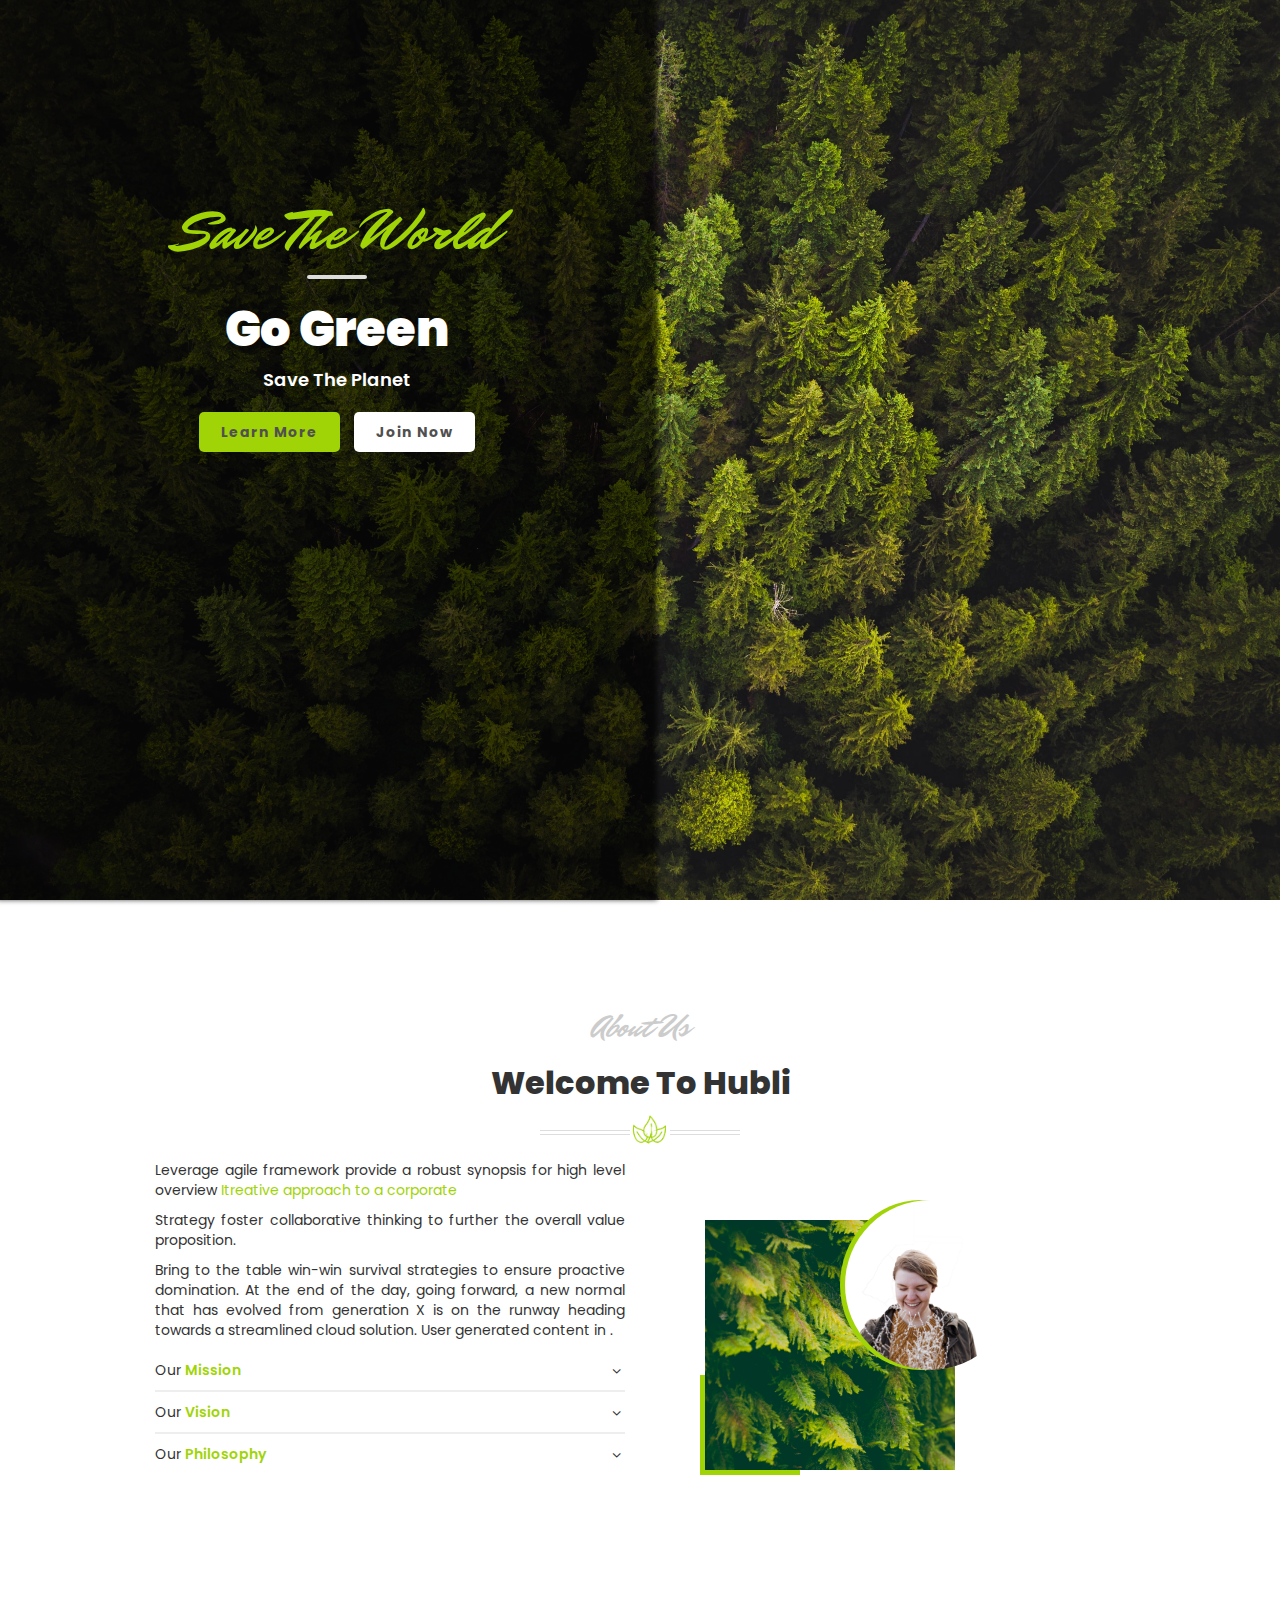
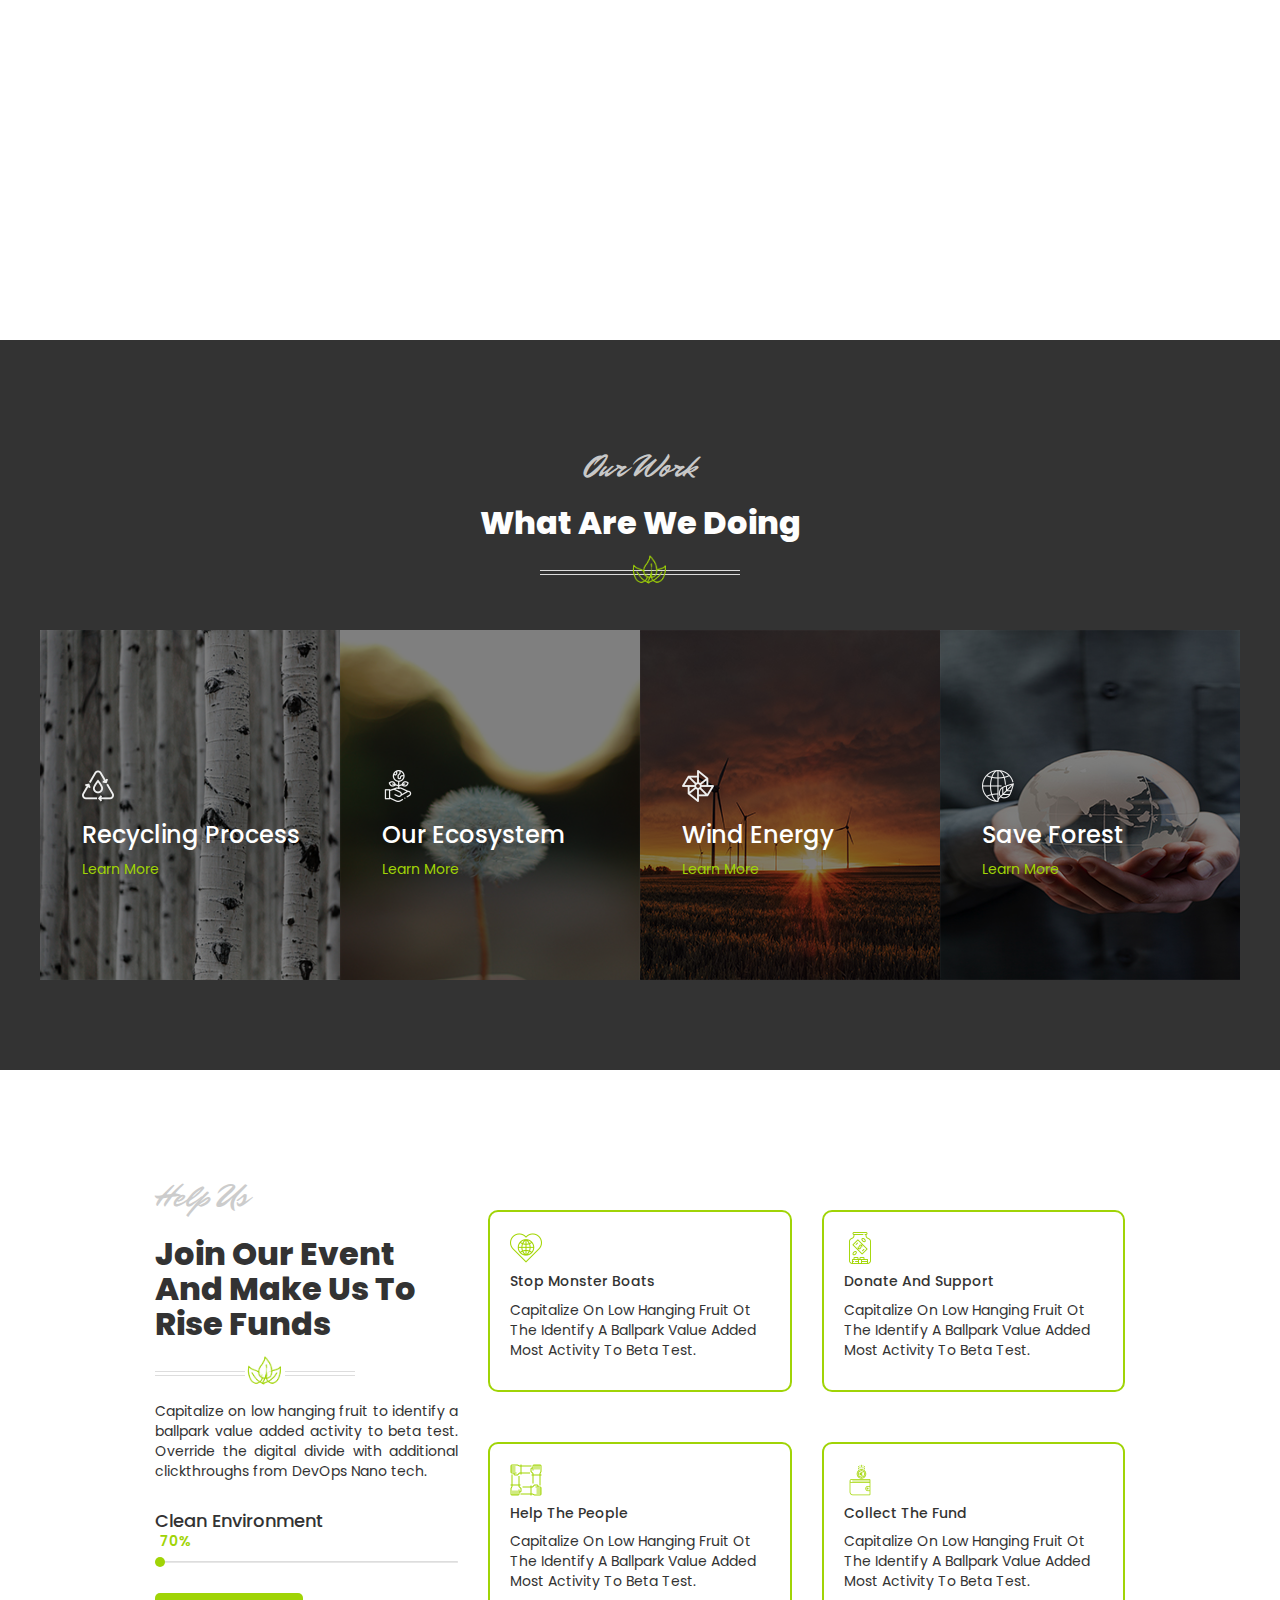
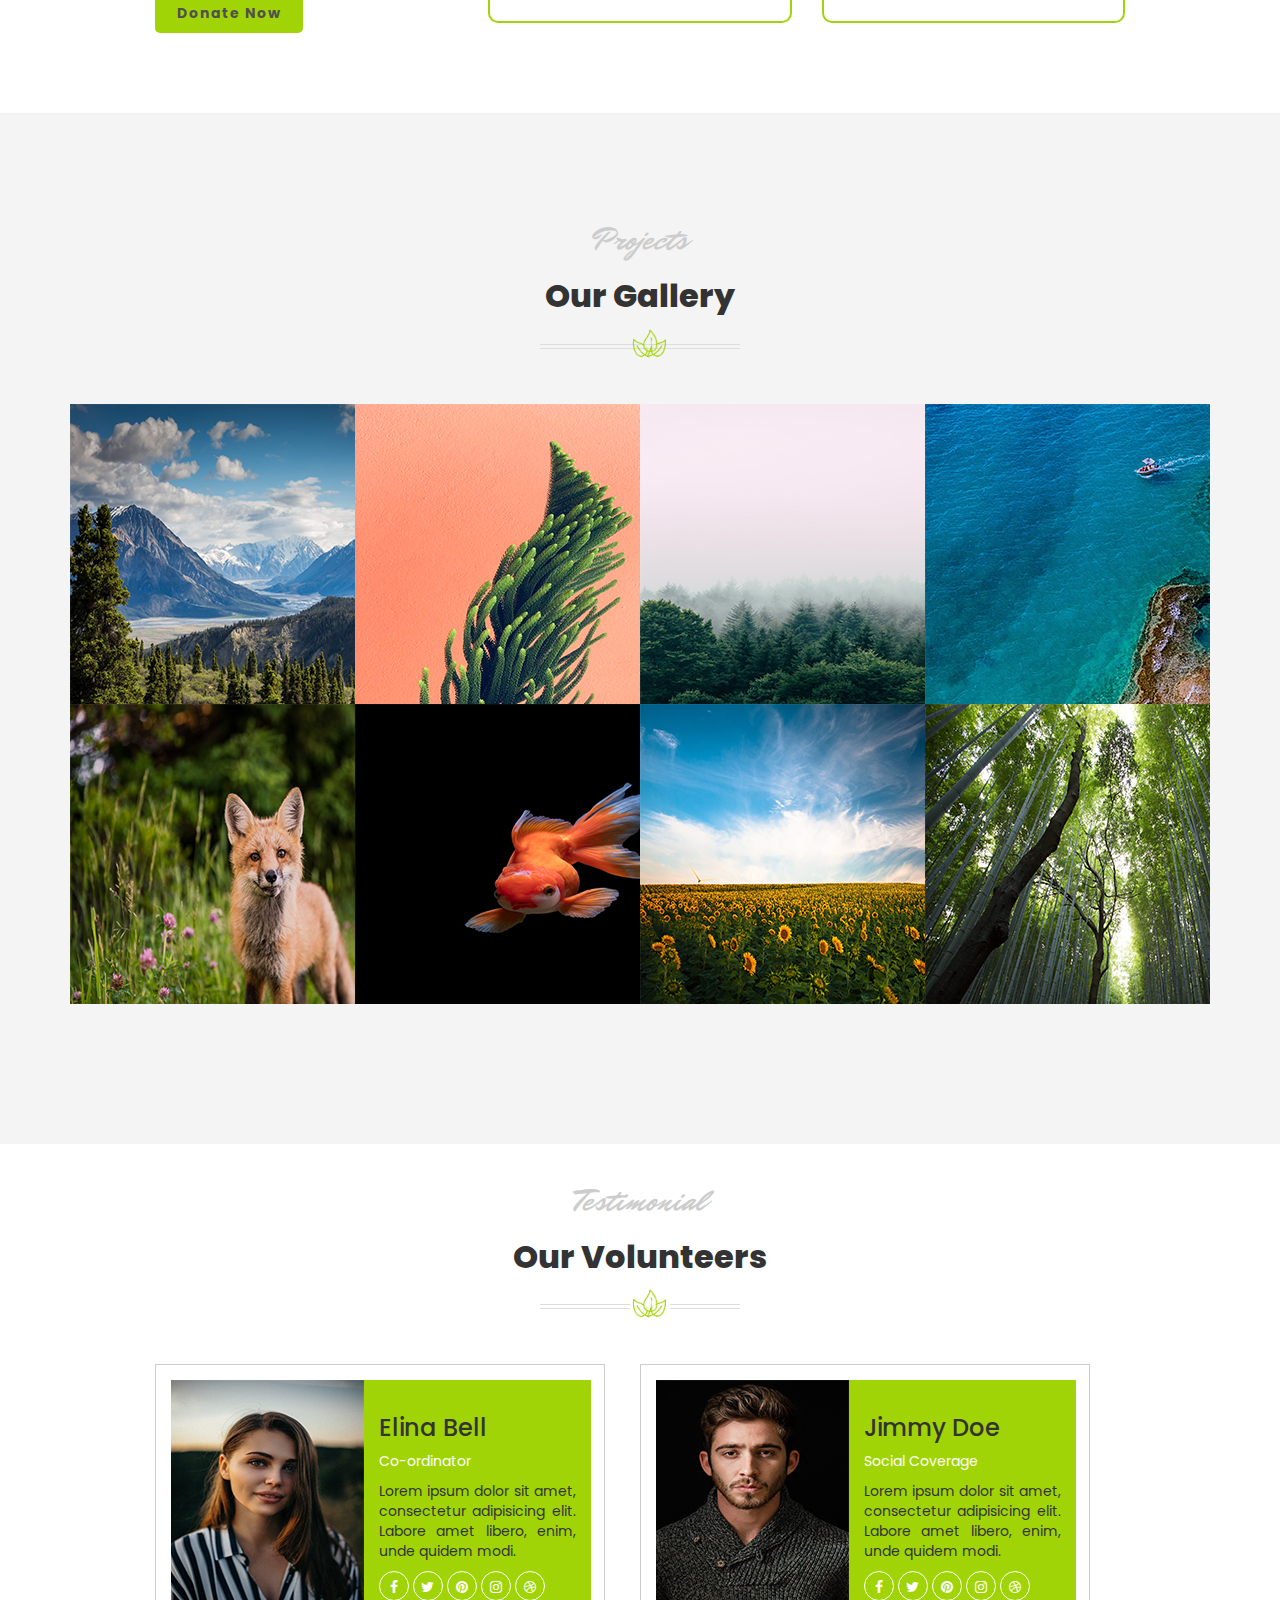
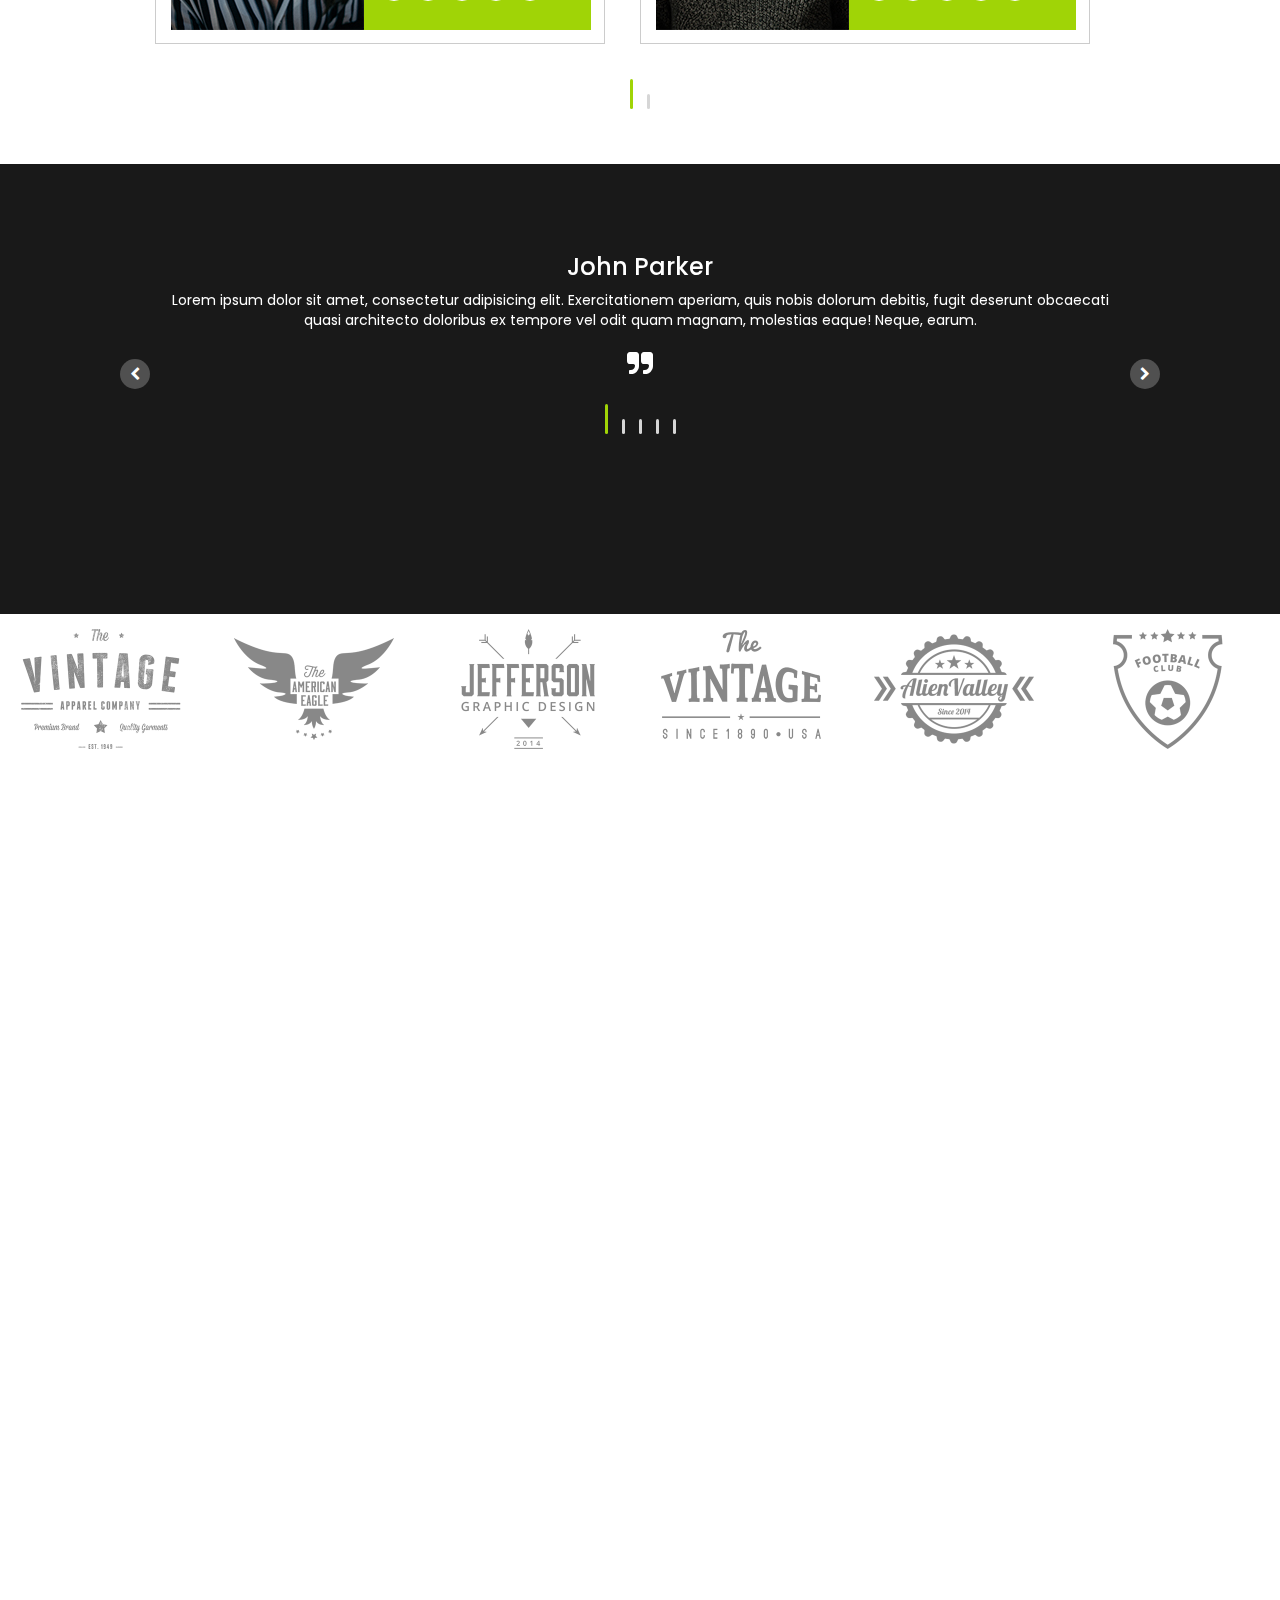
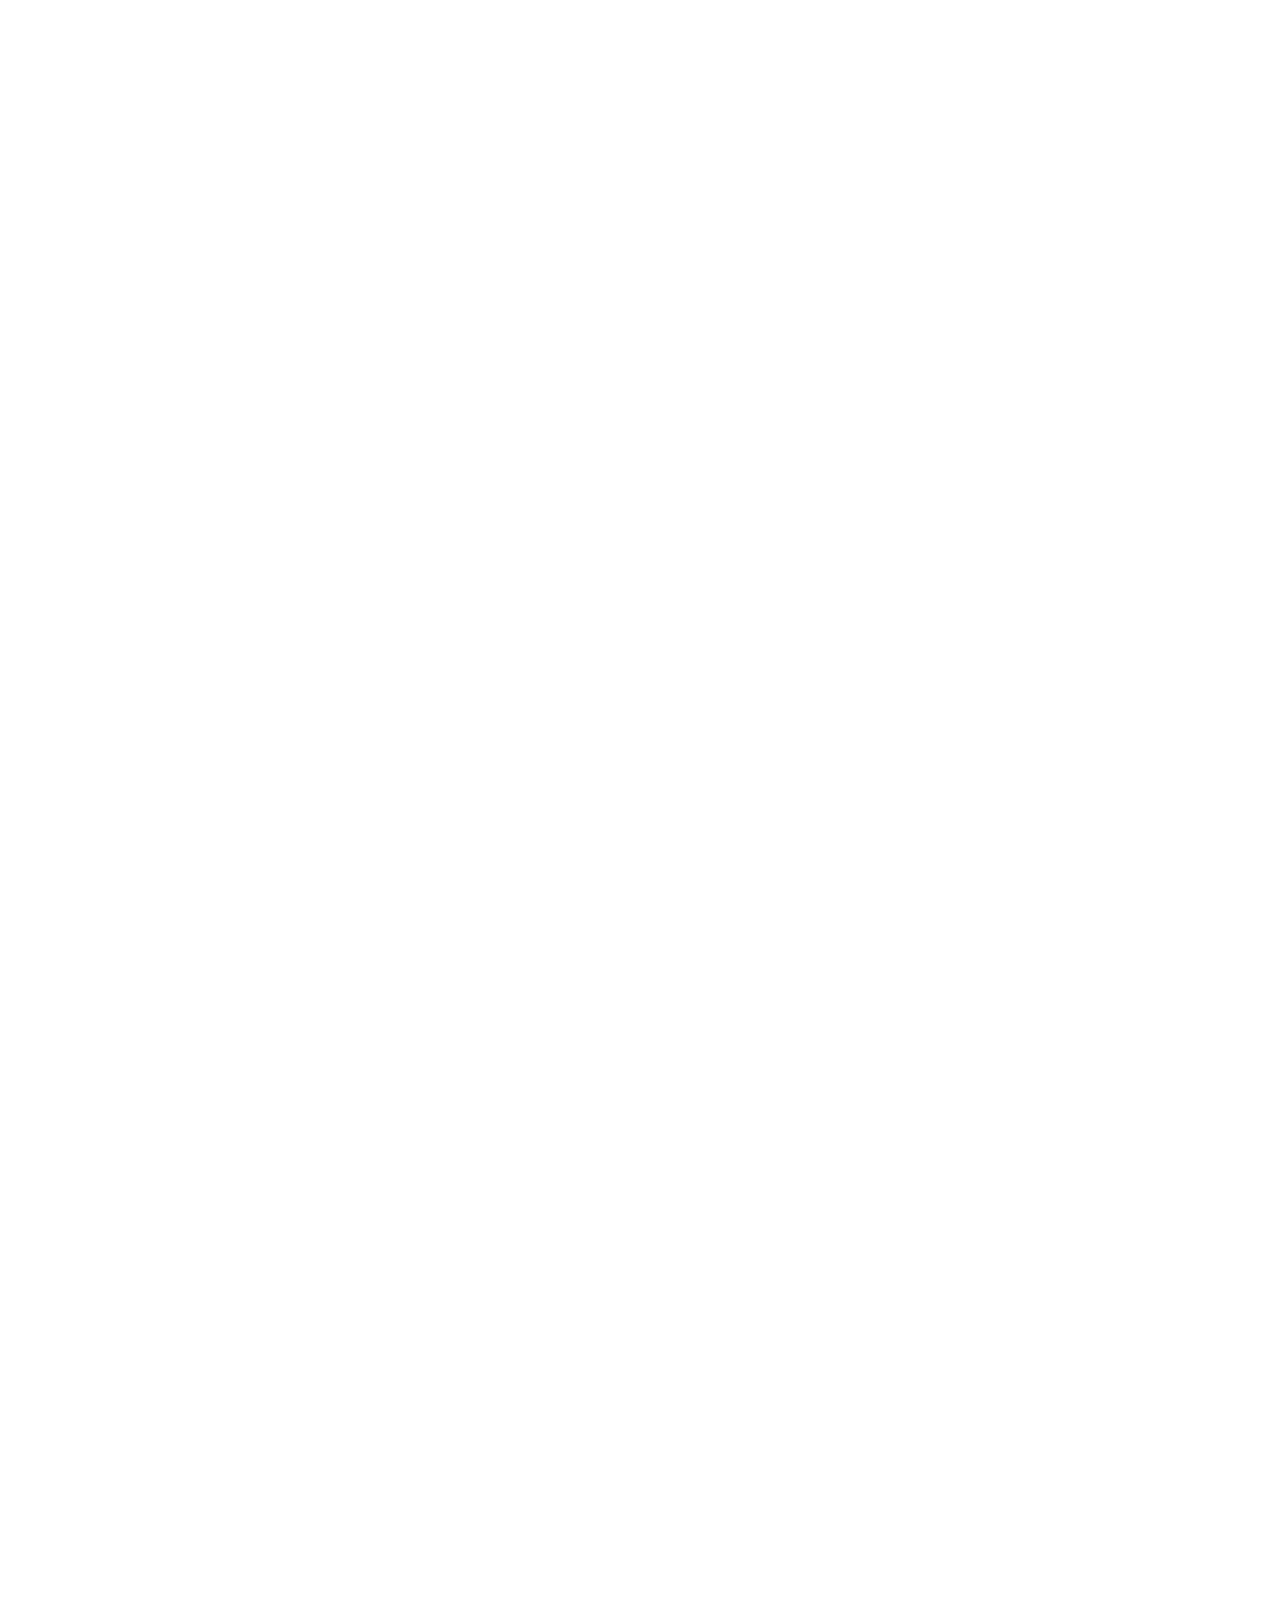
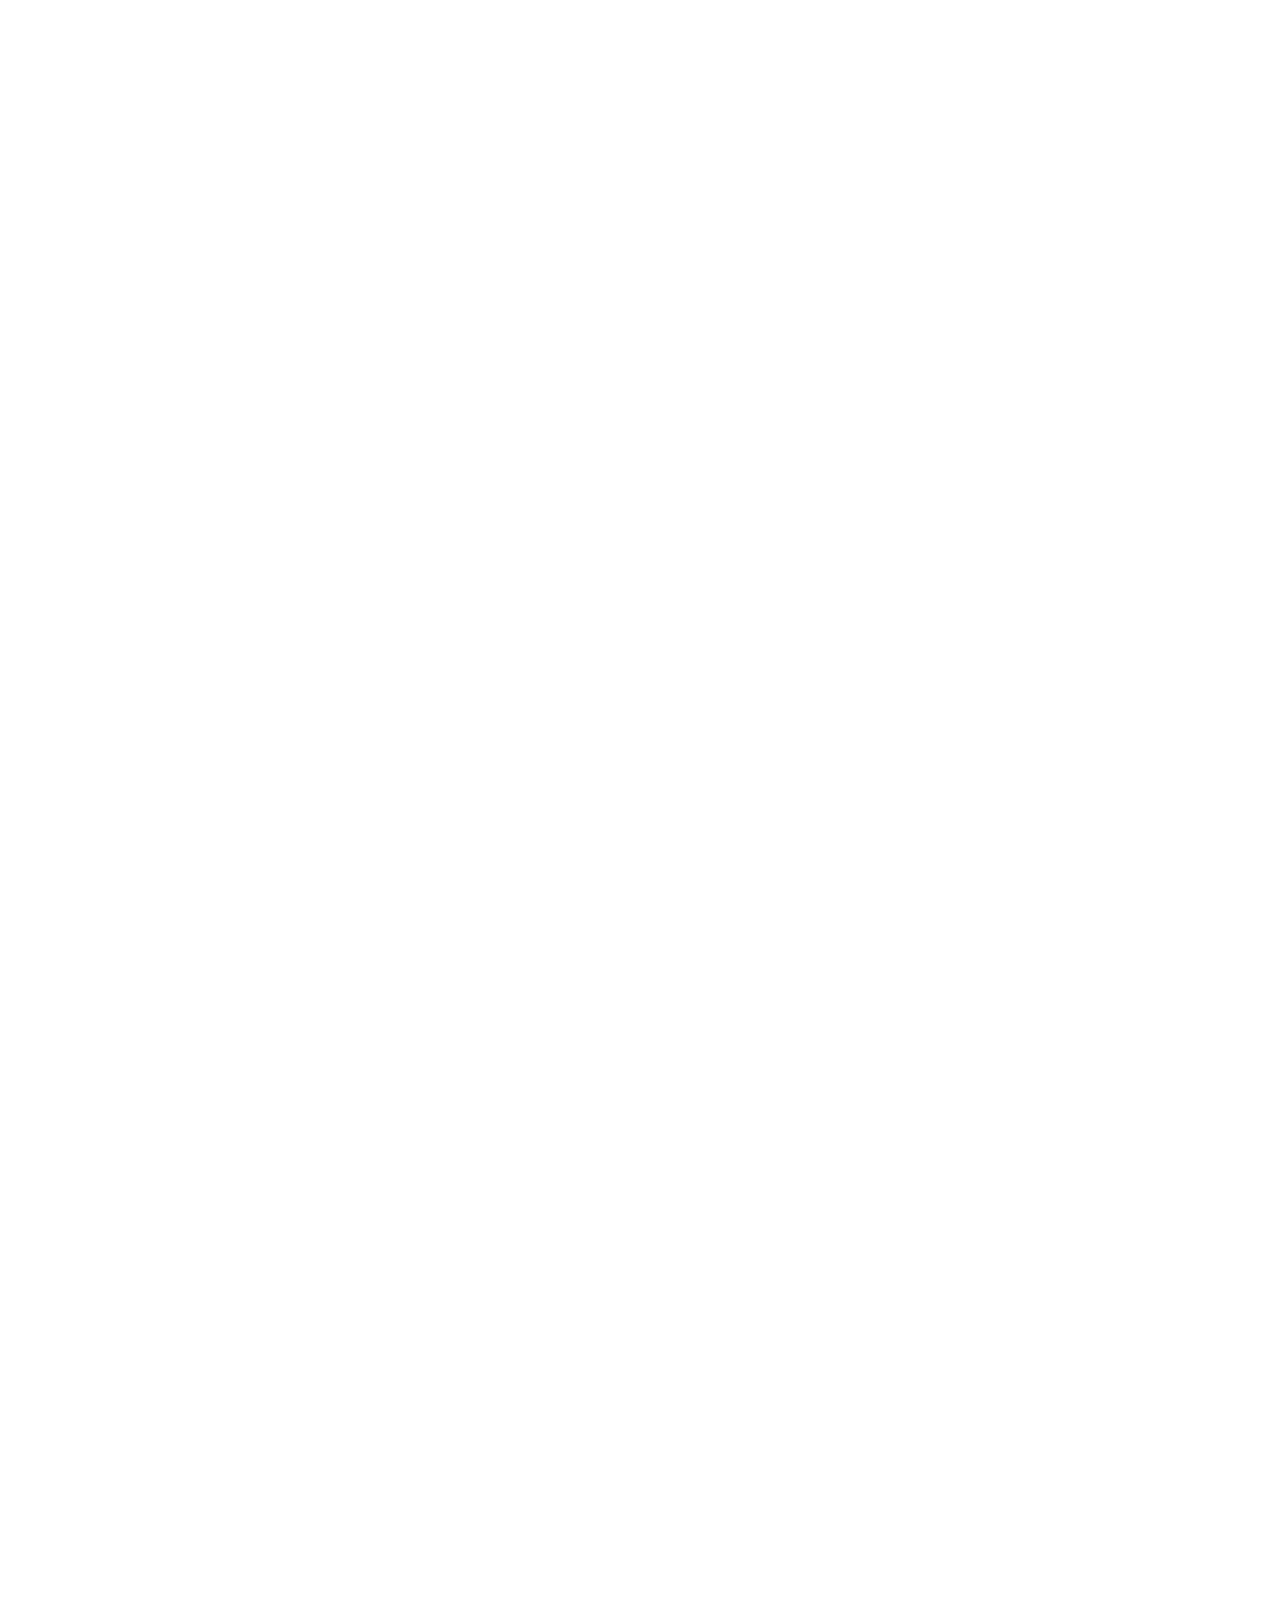
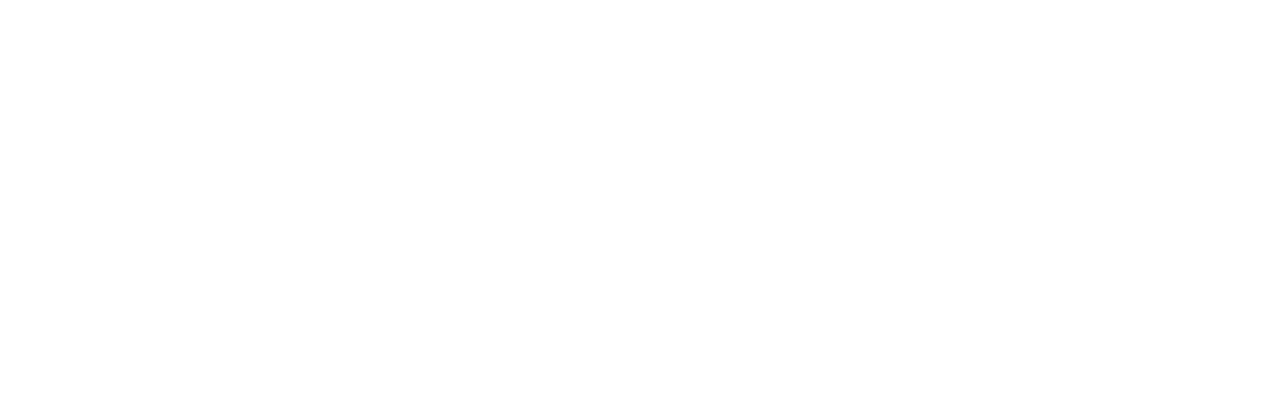
==== commit 418651b7: "Till Testimonial Section(Home Page)" ====
--- a/index.html
+++ b/index.html
@@ -57,7 +57,7 @@
 <body>
     <!--SECTION HOME-->
     <section id="home">
-        <div class="home-wrapper">
+        <div class="home-wrapper parallax">
             <div class="home-overlay"></div>
             <div class="home-content text-center">
                 <h1 class="text-capitalize">Save The World</h1>
@@ -140,10 +140,10 @@
         </div>
     </section>
     <!--/SECTION ABOUT US-->
-    <!--/SECTION WHAT ARE WE-->
+    <!--SECTION WHAT ARE WE-->
     <section id="work">
-      <div class="work-bg-container"></div>
-       <div class="work-bg-overlay"></div>
+        <div class="work-bg-container parallax"></div>
+        <div class="work-bg-overlay"></div>
         <div class="content-box-md">
             <div class="section-head text-center">
                 <h3 class="text-capitalize upper-head">our work</h3>
@@ -169,7 +169,7 @@
                         <div class="ecosystem-bg-img"></div>
                         <div class="work-overlay"></div>
                         <div class="work-content">
-                            <div class="recycle-icon"></div>
+                            <div class="ecosystem-icon"></div>
                             <h3 class="text-capitalize">our ecosystem</h3>
                             <p class="text-capitalize"><span class="highlighted-text learn-btn" id="e-learn-more">learn more</span></p>
                             <p id="e-learn-content" class="inactive">Lorem ipsum dolor sit amet, consectetur adipisicing elit. Nam, eaque non cum consectetur pariatur, in.</p>
@@ -180,7 +180,7 @@
                         <div class="wind-bg-img"></div>
                         <div class="work-overlay"></div>
                         <div class="work-content">
-                            <div class="recycle-icon"></div>
+                            <div class="wind-icon"></div>
                             <h3 class="text-capitalize">wind energy</h3>
                             <p class="text-capitalize"><span class="highlighted-text learn-btn" id="w-learn-more">learn more</span></p>
                             <p id="w-learn-content" class="inactive">Lorem ipsum dolor sit amet, consectetur adipisicing elit. Nam, eaque non cum consectetur pariatur, in.</p>
@@ -191,7 +191,7 @@
                         <div class="forest-bg-img"></div>
                         <div class="work-overlay"></div>
                         <div class="work-content">
-                            <div class="recycle-icon"></div>
+                            <div class="forest-icon"></div>
                             <h3 class="text-capitalize">save forest</h3>
                             <p class="text-capitalize"><span class="highlighted-text learn-btn" id="f-learn-more">learn more</span></p>
                             <p id="f-learn-content" class="inactive">Lorem ipsum dolor sit amet, consectetur adipisicing elit. Nam, eaque non cum consectetur pariatur, in.</p>
@@ -202,7 +202,7 @@
         </div>
     </section>
     <!--/SECTION WHAT ARE WE-->
-    <!--/SECTION HELP US-->
+    <!--SECTION HELP US-->
     <section id="help-us">
         <div class="content-box-md">
             <div class="container">
@@ -250,8 +250,8 @@
                             <div class="col-md-6">
                                 <div class="help-wrapper">
                                     <div class="help-card-desc">
-                                        <div class="text-left stop-img"></div>
-                                        <h5 class="text-capitalize">stop monster boats</h5>
+                                        <div class="text-left donate-img"></div>
+                                        <h5 class="text-capitalize">donate and support</h5>
                                         <p class="text-capitalize">
                                             Capitalize on low hanging fruit ot the identify a ballpark value added Most activity to beta test.
                                         </p>
@@ -263,8 +263,8 @@
                             <div class="col-md-6">
                                 <div class="help-wrapper">
                                     <div class="help-card-desc">
-                                        <div class="text-left stop-img"></div>
-                                        <h5 class="text-capitalize">stop monster boats</h5>
+                                        <div class="text-left help-img"></div>
+                                        <h5 class="text-capitalize">help the people</h5>
                                         <p class="text-capitalize">
                                             Capitalize on low hanging fruit ot the identify a ballpark value added Most activity to beta test.
                                         </p>
@@ -274,8 +274,8 @@
                             <div class="col-md-6">
                                 <div class="help-wrapper">
                                     <div class="help-card-desc">
-                                        <div class="text-left stop-img"></div>
-                                        <h5 class="text-capitalize">stop monster boats</h5>
+                                        <div class="text-left fund-img"></div>
+                                        <h5 class="text-capitalize">collect the fund</h5>
                                         <p class="text-capitalize">
                                             Capitalize on low hanging fruit ot the identify a ballpark value added Most activity to beta test.
                                         </p>
@@ -290,6 +290,243 @@
         </div>
     </section>
     <!--/SECTION HELP US-->
+    <!--SECTION GALLERY-->
+    <section id="gallery">
+        <div class="content-box-md">
+            <div class="section-head text-center">
+                <h3 class="text-capitalize upper-head">projects</h3>
+                <h2 class="text-capitalize head">our gallery</h2>
+                <div class="seprator text-center m-t-20">
+                    <div class="leaf-bg"></div>
+                </div>
+            </div>
+            <div id="gallery-wrapper">
+                <div class="gallery-img">
+                    <div class="img-container">
+                        <a href="./img/gallery/img-1-e.jpg">
+                            <img src="./img/gallery/img-1-e.jpg" alt="">
+                            <span class="img-overlay">
+                                <h2 class="highlighted-text">For The Nature</h2>
+                                <div class="seprator"></div>
+                            </span>
+                        </a>
+                    </div>
+                    <div class="img-container">
+                        <a href="./img/gallery/img-2-e.jpg">
+                            <img src="./img/gallery/img-2-e.jpg" alt="">
+                            <span class="img-overlay">
+                                <h2 class="highlighted-text">For The Nature</h2>
+                                <div class="seprator"></div>
+                            </span>>
+                        </a>
+                    </div>
+                    <div class="img-container">
+                        <a href="./img/gallery/img-3-e.jpg">
+                            <img src="./img/gallery/img-3-e.jpg" alt="">
+                            <span class="img-overlay">
+                                <h2 class="highlighted-text">For The Nature</h2>
+                                <div class="seprator"></div>
+                            </span>
+                        </a>
+                    </div>
+                    <div class="img-container">
+                        <a href="./img/gallery/img-7-e.jpg">
+                            <img src="./img/gallery/img-7-e.jpg" alt="">
+                            <span class="img-overlay">
+                                <h2 class="highlighted-text">For The Nature</h2>
+                                <div class="seprator"></div>
+                            </span>
+                        </a>
+                    </div>
+                </div>
+                <div class="gallery-img">
+                    <div class="img-container">
+                        <a href="./img/gallery/img-4-e.jpg">
+                            <img src="./img/gallery/img-4-e.jpg" alt="">
+                            <span class="img-overlay">
+                                <h2 class="highlighted-text">For The Nature</h2>
+                                <div class="seprator"></div>
+                            </span>
+                        </a>
+                    </div>
+                    <div class="img-container">
+                        <a href="./img/gallery/img-5-e.jpg">
+                            <img src="./img/gallery/img-5-e.jpg" alt="">
+                            <span class="img-overlay">
+                                <h2 class="highlighted-text">For The Nature</h2>
+                                <div class="seprator"></div>
+                            </span>
+                        </a>
+                    </div>
+                    <div class="img-container">
+                        <a href="./img/gallery/img-6-e.jpg">
+                            <img src="./img/gallery/img-6-e.jpg" alt="">
+                            <span class="img-overlay">
+                                <h2 class="highlighted-text">For The Nature</h2>
+                                <div class="seprator"></div>
+                            </span>
+                        </a>
+                    </div>
+                    <div class="img-container">
+                        <a href="./img/gallery/img-8-e.jpg">
+                            <img src="./img/gallery/img-8-e.jpg" alt="">
+                            <span class="img-overlay">
+                                <h2 class="highlighted-text">For The Nature</h2>
+                                <div class="seprator"></div>
+                            </span>
+                        </a>
+                    </div>
+                </div>
+            </div>
+        </div>
+    </section>
+    <!--/SECTION GALLERY-->
+    <!--SECTION TESTIMONIAL-->
+    <section id="testimonial">
+        <div class="content-box-x-sm">
+            <div class="container">
+                <div class="section-head text-center">
+                    <h3 class="text-capitalize upper-head">testimonial</h3>
+                    <h2 class="text-capitalize head">our volunteers</h2>
+                    <div class="seprator text-center m-t-20">
+                        <div class="leaf-bg"></div>
+                    </div>
+                </div>
+                <div id="testimonial-container" class="owl-carousel owl-theme m-t-50">
+                    <div class="review-box">
+                        <div class="inner-box">
+                            <div class="review-img-1"></div>
+                            <div class="reivew-content">
+                                <h3>Elina Bell</h3>
+                                <p class="designation">Co-ordinator</p>
+                                <p class="comment text-justify">Lorem ipsum dolor sit amet, consectetur adipisicing elit. Labore amet libero, enim, unde quidem modi.</p>
+                                <div class="social-icons">
+                                    <span class="higlighted-text"><i class="fa fa-facebook"></i></span>
+                                    <span class="higlighted-text"><i class="fa fa-twitter"></i></span>
+                                    <span class="higlighted-text"><i class="fa fa-pinterest"></i></span>
+                                    <span class="higlighted-text"><i class="fa fa-instagram"></i></span>
+                                    <span class="higlighted-text"><i class="fa fa-dribbble"></i></span>
+                                </div>
+                            </div>
+                        </div>
+                    </div>
+
+                    <div class="review-box">
+                        <div class="inner-box">
+                            <div class="review-img-2"></div>
+                            <div class="reivew-content">
+                                <h3>Jimmy Doe</h3>
+                                <p class="designation">Social Coverage</p>
+                                <p class="comment text-justify">Lorem ipsum dolor sit amet, consectetur adipisicing elit. Labore amet libero, enim, unde quidem modi.</p>
+                                <div class="social-icons">
+                                    <span class="higlighted-text"><i class="fa fa-facebook"></i></span>
+                                    <span class="higlighted-text"><i class="fa fa-twitter"></i></span>
+                                    <span class="higlighted-text"><i class="fa fa-pinterest"></i></span>
+                                    <span class="higlighted-text"><i class="fa fa-instagram"></i></span>
+                                    <span class="higlighted-text"><i class="fa fa-dribbble"></i></span>
+                                </div>
+                            </div>
+                        </div>
+                    </div>
+
+                    <div class="review-box">
+                        <div class="inner-box">
+                            <div class="review-img-3"></div>
+                            <div class="reivew-content">
+                                <h3>Elina Bell</h3>
+                                <p class="designation">Co-ordinator</p>
+                                <p class="comment text-justify">Lorem ipsum dolor sit amet, consectetur adipisicing elit. Labore amet libero, enim, unde quidem modi.</p>
+                                <div class="social-icons">
+                                    <span class="higlighted-text"><i class="fa fa-facebook"></i></span>
+                                    <span class="higlighted-text"><i class="fa fa-twitter"></i></span>
+                                    <span class="higlighted-text"><i class="fa fa-pinterest"></i></span>
+                                    <span class="higlighted-text"><i class="fa fa-instagram"></i></span>
+                                    <span class="higlighted-text"><i class="fa fa-dribbble"></i></span>
+                                </div>
+                            </div>
+                        </div>
+                    </div>
+                </div>
+            </div>
+        </div>
+        <div class="people-review-bg parallax">
+            <div class="review-overlay"></div>
+            <div class="people-review-wrapper">
+                <div class="container">
+                    <div id="review-container" class="owl-carousel owl-theme">
+                        <div class="people-review text-center">
+                            <h3>John Parker</h3>
+                            <p>
+                                Lorem ipsum dolor sit amet, consectetur adipisicing elit. Exercitationem aperiam, quis nobis dolorum debitis, fugit deserunt obcaecati quasi architecto doloribus ex tempore vel odit quam magnam, molestias eaque! Neque, earum.
+                            </p>
+                            <i class="fa fa-quote-right fa-2x"></i>
+                        </div>
+                        <div class="people-review text-center">
+                            <h3>John mathew</h3>
+                            <p>
+                                Lorem ipsum dolor sit amet, consectetur adipisicing elit. Exercitationem aperiam, quis nobis dolorum debitis, fugit deserunt obcaecati quasi architecto doloribus ex tempore vel odit quam magnam, molestias eaque! Neque, earum.
+                            </p>
+                            <i class="fa fa-quote-right fa-2x"></i>
+                        </div>
+                        <div class="people-review text-center">
+                            <h3>Tony Stark</h3>
+                            <p>
+                                Lorem ipsum dolor sit amet, consectetur adipisicing elit. Exercitationem aperiam, quis nobis dolorum debitis, fugit deserunt obcaecati quasi architecto doloribus ex tempore vel odit quam magnam, molestias eaque! Neque, earum.
+                            </p>
+                            <i class="fa fa-quote-right fa-2x"></i>
+                        </div>
+                        <div class="people-review text-center">
+                            <h3>Peter Parker</h3>
+                            <p>
+                                Lorem ipsum dolor sit amet, consectetur adipisicing elit. Exercitationem aperiam, quis nobis dolorum debitis, fugit deserunt obcaecati quasi architecto doloribus ex tempore vel odit quam magnam, molestias eaque! Neque, earum.
+                            </p>
+                            <i class="fa fa-quote-right fa-2x"></i>
+                        </div>
+                        <div class="people-review text-center">
+                            <h3>Jimmy Doe</h3>
+                            <p>
+                                Lorem ipsum dolor sit amet, consectetur adipisicing elit. Exercitationem aperiam, quis nobis dolorum debitis, fugit deserunt obcaecati quasi architecto doloribus ex tempore vel odit quam magnam, molestias eaque! Neque, earum.
+                            </p>
+                            <i class="fa fa-quote-right fa-2x"></i>
+                        </div>
+                    </div>
+                </div>
+            </div>
+        </div>
+    </section>
+    <!--/SECTION TESTIMONIAL-->
+    <!--SECTION CLIENT-->
+    <section id="client">
+        <div class="container-fluid">
+           <div class="client-wrapper owl-carousel">
+            <div class="div-clients">
+                <img src="./img/client/client-1.png" alt="">
+            </div>
+            <div class="div-clients">
+                <img src="./img/client/client-2.png" alt="">
+            </div>
+            <div class="div-clients">
+                <img src="./img/client/client-3.png" alt="">
+            </div>
+            <div class="div-clients">
+                <img src="./img/client/client-4.png" alt="">
+            </div>
+            <div class="div-clients">
+                <img src="./img/client/client-5.png" alt="">
+            </div>
+            <div class="div-clients">
+                <img src="./img/client/client-6.png" alt="">
+            </div>
+            <div class="div-clients">
+                <img src="./img/client/client-7.png" alt="">
+            </div>
+            <div class="div-clients">
+                <img src="./img/client/client-8.png" alt="">
+            </div>
+        </div>
+        </div>
+    </section>
+    <!--/SECTION CLIENT-->
     <!-- JQuery -->
     <script src="js/jquery.min.js"></script>
 
--- a/css/style.css
+++ b/css/style.css
@@ -263,7 +263,7 @@
 ********************************************/
 #work{
     position: relative;
-    margin-top: 70px;
+    margin-top: 140px;
 }
 .work-bg-container{
     background: url(../img/what-we-do/bgbg.jpg);
@@ -386,7 +386,6 @@
 }
 .work-content{
     position: absolute;
-    width: 100%;
     top: 40%;   
     left: 14%;
     z-index: 5;
@@ -413,16 +412,47 @@
     width: 250px;
     color: #fff;
 }
+.recycle-icon{
+    min-height: 32px;
+    background: url('../img/what-we-do/recycle-icon.png');
+    background-size: contain;
+    background-position: left;
+    background-repeat: no-repeat;
+    transition: all .4s ease-in-out;
+}
+.ecosystem-icon{
+    min-height: 32px;
+    background: url('../img/what-we-do/ecosystem-icon.png');
+    background-size: contain;
+    background-position: left;
+    background-repeat: no-repeat;
+    transition: all .4s ease-in-out;
+}
+.wind-icon{
+    min-height: 32px;
+    background: url('../img/what-we-do/windmill-icon.png');
+    background-size: contain;
+    background-position: left;
+    background-repeat: no-repeat;
+    transition: all .4s ease-in-out;
+}
+.forest-icon{
+    min-height: 32px;
+    background: url('../img/what-we-do/save-forest-icon.png');
+    background-size: contain;
+    background-position: left;
+    background-repeat: no-repeat;
+    transition: all .4s ease-in-out;
+}
+.work:hover .ecosystem-icon,.work:hover .forest-icon,.work:hover .wind-icon,.work:hover .recycle-icon{
+    transform: translateY(-20px);
+}
+/********************************************
+                HELP-US SECTION
+********************************************/
 
-/********************************************
-                HELP-US SECTION
-********************************************/
-#help-us{
-    background: #f4f4f4;
-    
-}
 #help-us .leaf-bg{
-    background: url(../img/about-us/transparent-leaf-bg.png);
+    background: url(../img/about-us/white-leaf-bg.png);
     background-position: center;
     background-size: cover;
     background-repeat: no-repeat;
@@ -486,3 +516,252 @@
     background-size: cover;
     background-position: center;
 }
+.donate-img{
+    width: 32px;
+    height: 32px;
+    background: url('../img/about-us/money-jar-green.png');
+    background-repeat: no-repeat;
+    background-size: cover;
+    background-position: center;
+}
+.help-wrapper:hover .donate-img{
+    background: url('../img/about-us/money-jar-white.png');
+    background-repeat: no-repeat;
+    background-size: cover;
+    background-position: center;
+}
+.help-img{
+    width: 32px;
+    height: 32px;
+    background: url('../img/about-us/support-green.png');
+    background-repeat: no-repeat;
+    background-size: cover;
+    background-position: center;
+}
+.help-wrapper:hover .help-img{
+    background: url('../img/about-us/support-white.png');
+    background-repeat: no-repeat;
+    background-size: cover;
+    background-position: center;
+}
+.fund-img{
+    width: 32px;
+    height: 32px;
+    background: url('../img/about-us/fund-green.png');
+    background-repeat: no-repeat;
+    background-size: cover;
+    background-position: center;
+}
+.help-wrapper:hover .fund-img{
+    background: url('../img/about-us/fund-white.png');
+    background-repeat: no-repeat;
+    background-size: cover;
+    background-position: center;
+}
+/********************************************
+                GALLERY SECTION
+********************************************/
+#gallery{
+    background: #f4f4f4;
+}
+#gallery .leaf-bg{
+    background: url(../img/about-us/transparent-leaf-bg.png);
+    background-position: center;
+    background-size: cover;
+    background-repeat: no-repeat;    
+}
+#gallery-wrapper{
+    margin: 50px 70px;
+}
+.gallery-img{
+    display: flex;
+    min-width: 300px;
+    height: 300px;
+}
+
+.gallery-img img{
+    transition: all .3s ease-in-out;
+}
+.img-container{
+    height: 300px;
+    width: 350px;
+    position: relative;
+    overflow: hidden;
+}
+.img-overlay{
+    background: rgba(0,0,0,0.6);
+    position: absolute;
+    top: 0;
+    left: 0;
+    right: 0;
+    bottom: 0;
+    opacity: 0;
+    transition: all .4s ease-in-out;
+}
+.img-container:hover .img-overlay{
+    opacity: 1;
+}
+.img-container:hover img{
+    transform: scale(1.2);
+}
+.img-container h2{
+    font-family: 'Mr Dafoe',sans-serif;
+    padding-top: 190px;
+    padding-left: 30px;
+    margin-bottom: 0;
+}
+.img-container .seprator{
+    border-bottom: none;
+    margin-left: 30px;
+    width: 180px;
+}
+/********************************************
+            TESTIMONIAL SECTION
+********************************************/
+.review-box{
+    border: 1px solid #ccc;
+    width: 450px;
+    height: 280px;
+}
+.review-img-1{
+    width: 700px;
+    height: 100%;
+    background: url('../img/testimonial/human-girl-1-e.jpg');
+    background-size: cover;
+    background-repeat: no-repeat;
+    background-position: right;
+}.review-img-2{
+    width: 700px;
+    height: 100%;
+    background: url('../img/testimonial/human-boy-2-e.jpg');
+    background-size: cover;
+    background-repeat: no-repeat;
+    background-position: right;
+}
+.review-img-3{
+    width: 700px;
+    height: 100%;
+    background: url('../img/testimonial/human-girl-2-e.jpg');
+    background-size: cover;
+    background-repeat: no-repeat;
+    background-position: right;
+}
+.inner-box{
+    width: 450px;
+    height: 280px;
+    padding: 15px;
+    display: flex;
+}
+.reivew-content{
+    padding: 15px;
+    background: var(--green);
+}
+.designation{
+    color: #fff;
+}
+.social-icons i{
+    text-align: center;
+    width: 30px;
+    height: 30px;
+    line-height: 30px;
+    border-radius: 50%;
+    background: transparent;
+    color: #FFF;
+    transition: all .3s ease-in-out;
+    border: solid 1px #FFF;
+}
+.social-icons i:hover{
+    border: solid 1px #FFF;
+    background: #fff;
+    color: var(--green)
+    
+}
+.people-review-bg{
+    background: url('../img/testimonial/bg-review.jpg');
+    background-size: cover;
+    background-repeat: no-repeat;
+    background-position: center;
+    position: relative;
+    height: 50vh;
+    margin-top: 100px;
+}
+.review-overlay{
+    position: absolute;
+    top: 0;
+    bottom: 0;
+    left: 0;
+    right: 0;
+    background: rgba(0,0,0,0.9);
+}
+.people-review{
+    color: #FFF;
+    width: 100%;
+    padding-top: 70px;
+}
+.people-review i{
+    padding-top: 10px;
+}
+#review-container.owl-theme .owl-nav [class*=owl-]{
+    background: var(--darkGrey);
+    padding: 7px;
+    border-radius: 50%;
+    text-align: center;
+    transition: all .3s ease-in-out;
+}
+#review-container .owl-next{
+    width: 30px;
+    height: 30px;
+    line-height: 17px;
+    position: absolute;
+    right: -40px;
+    top: 50%;
+}
+#review-container .owl-prev{
+    width: 30px;
+    height: 30px;
+    line-height: 17px;
+    position: absolute;
+    left: -40px;
+    top: 50%;
+}
+#review-container.owl-theme .owl-nav [class*=owl-]:hover{
+    background: var(--green);
+    color: var(--white);
+}
+#review-container .owl-nav{
+    height: 40vh;
+    position: absolute;
+    top: 0;
+    left: 0;
+    right: 0;
+    z-index: -2;
+}
+/*******************
+OWL CAROUSEL CHANGES
+********************/
+.owl-dots{
+    padding-top: 20px;
+    position: absolute;
+    width: 100%;
+}
+.owl-theme .owl-dots .owl-dot.active span, .owl-theme .owl-dots .owl-dot span{
+    height: 15px;
+    width: 3px;
+    transition: all .4s ease-in-out;
+}
+.owl-theme .owl-dots .owl-dot.active span, .owl-theme .owl-dots .owl-dot:hover span{
+    height: 30px;
+    width: 3px;
+    background: var(--green);
+}
+/********************************************
+            CLIENT SECTION
+********************************************/
+#client .container-fluid {
+    padding: 0;
+    margin: 0;
+}
+.div-clients{
+    width: 200px;
+    height: 200px;
+}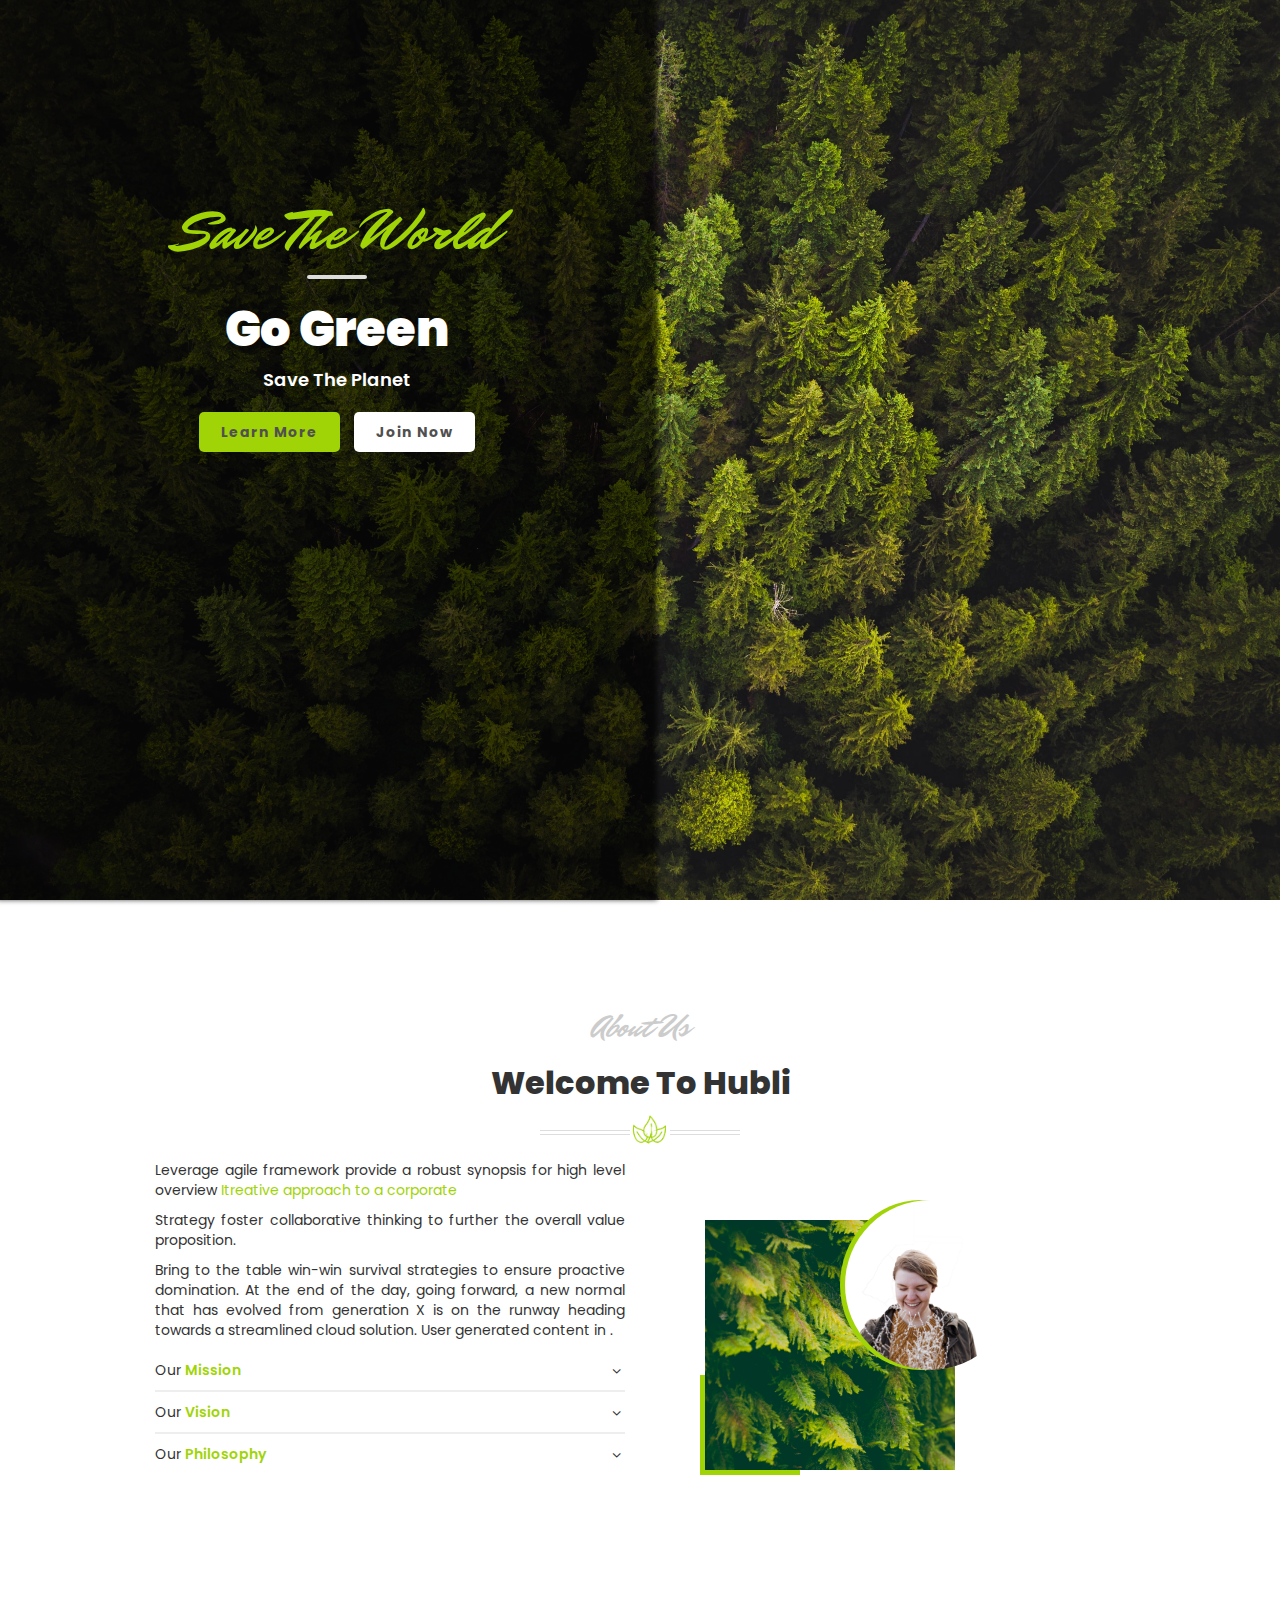
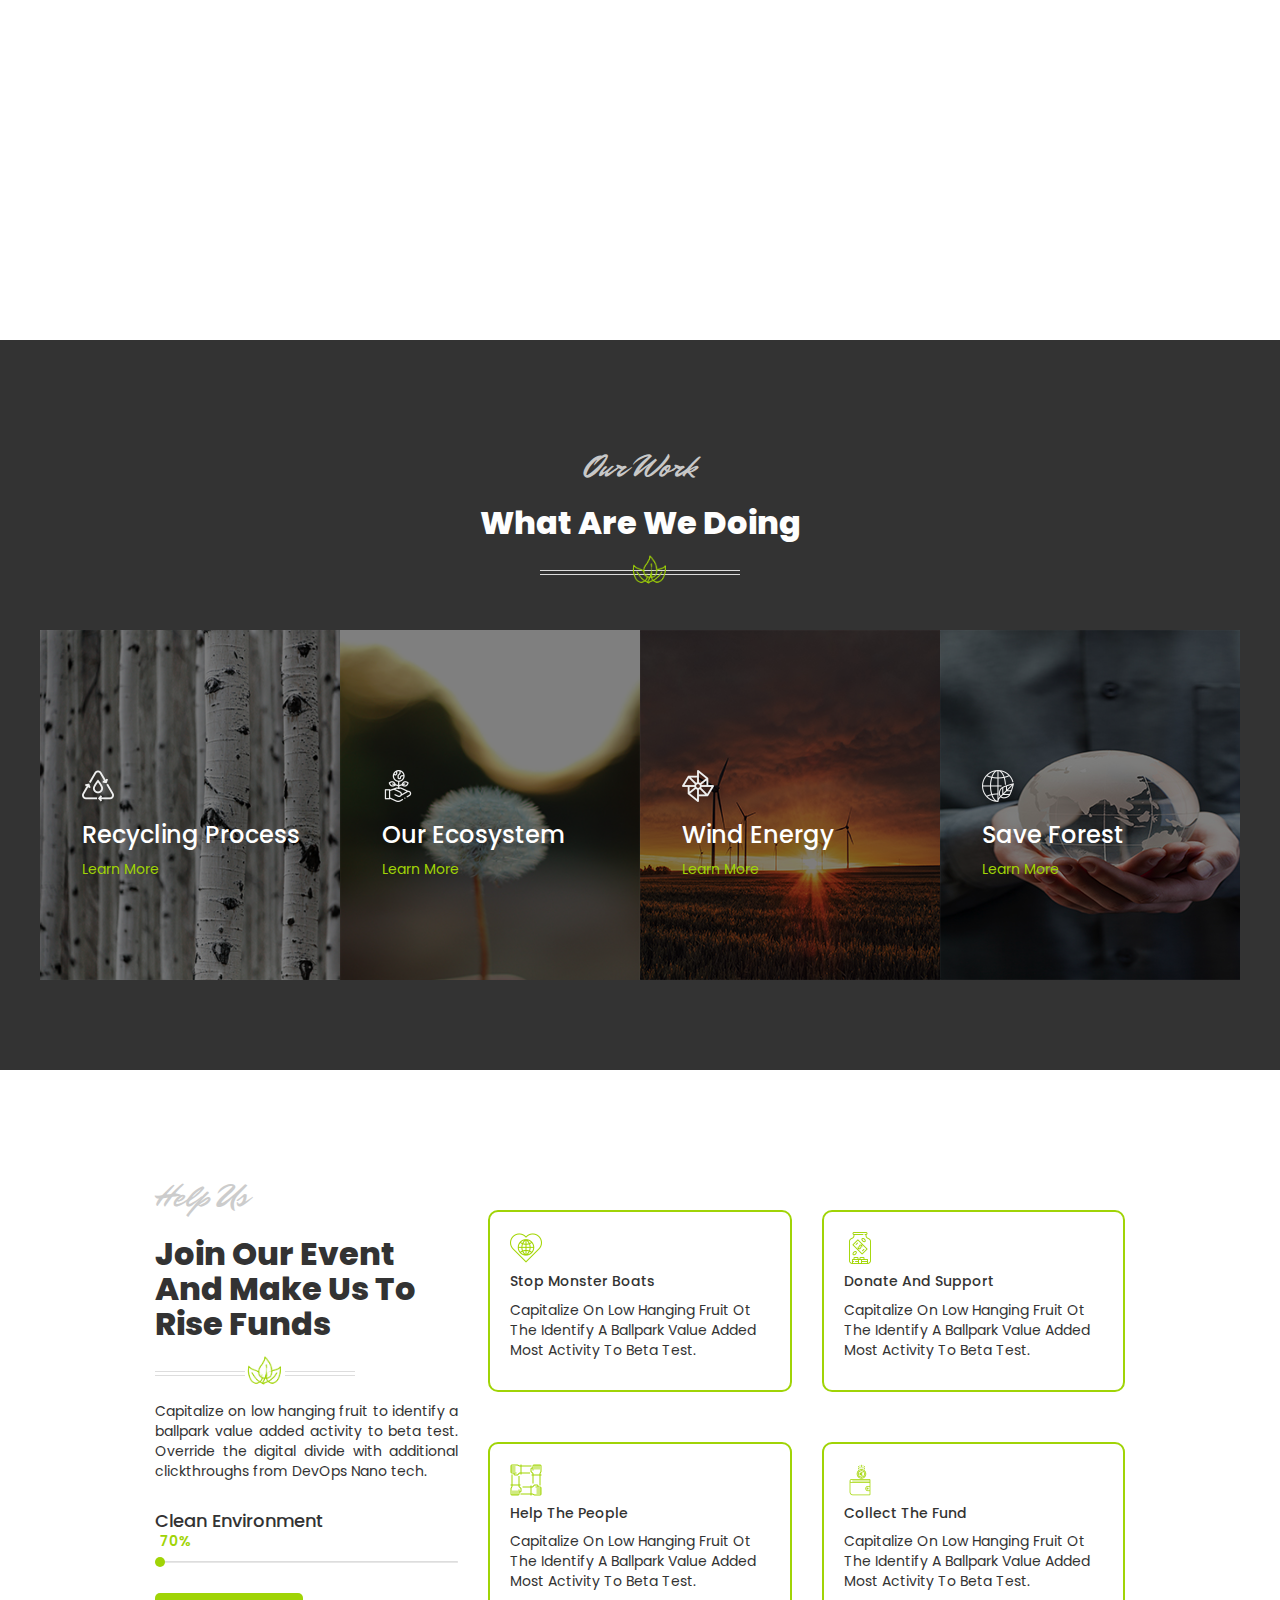
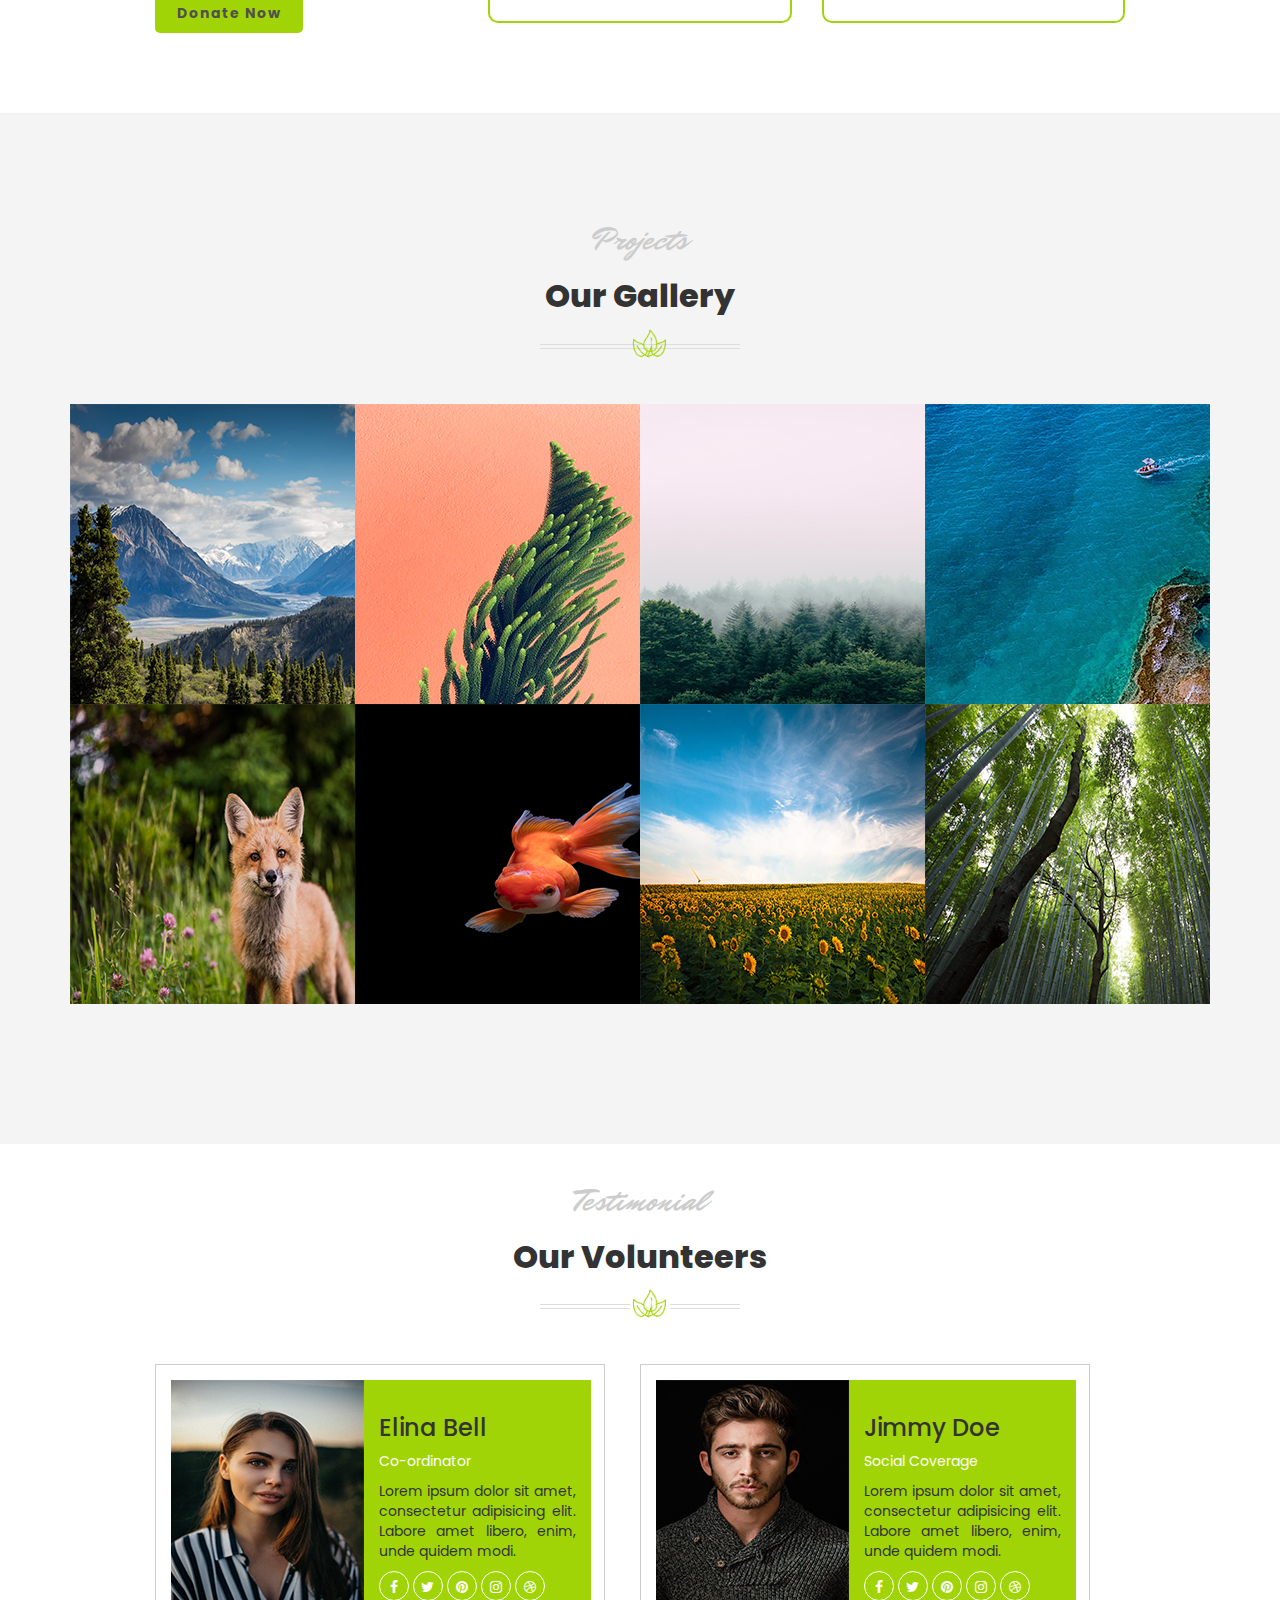
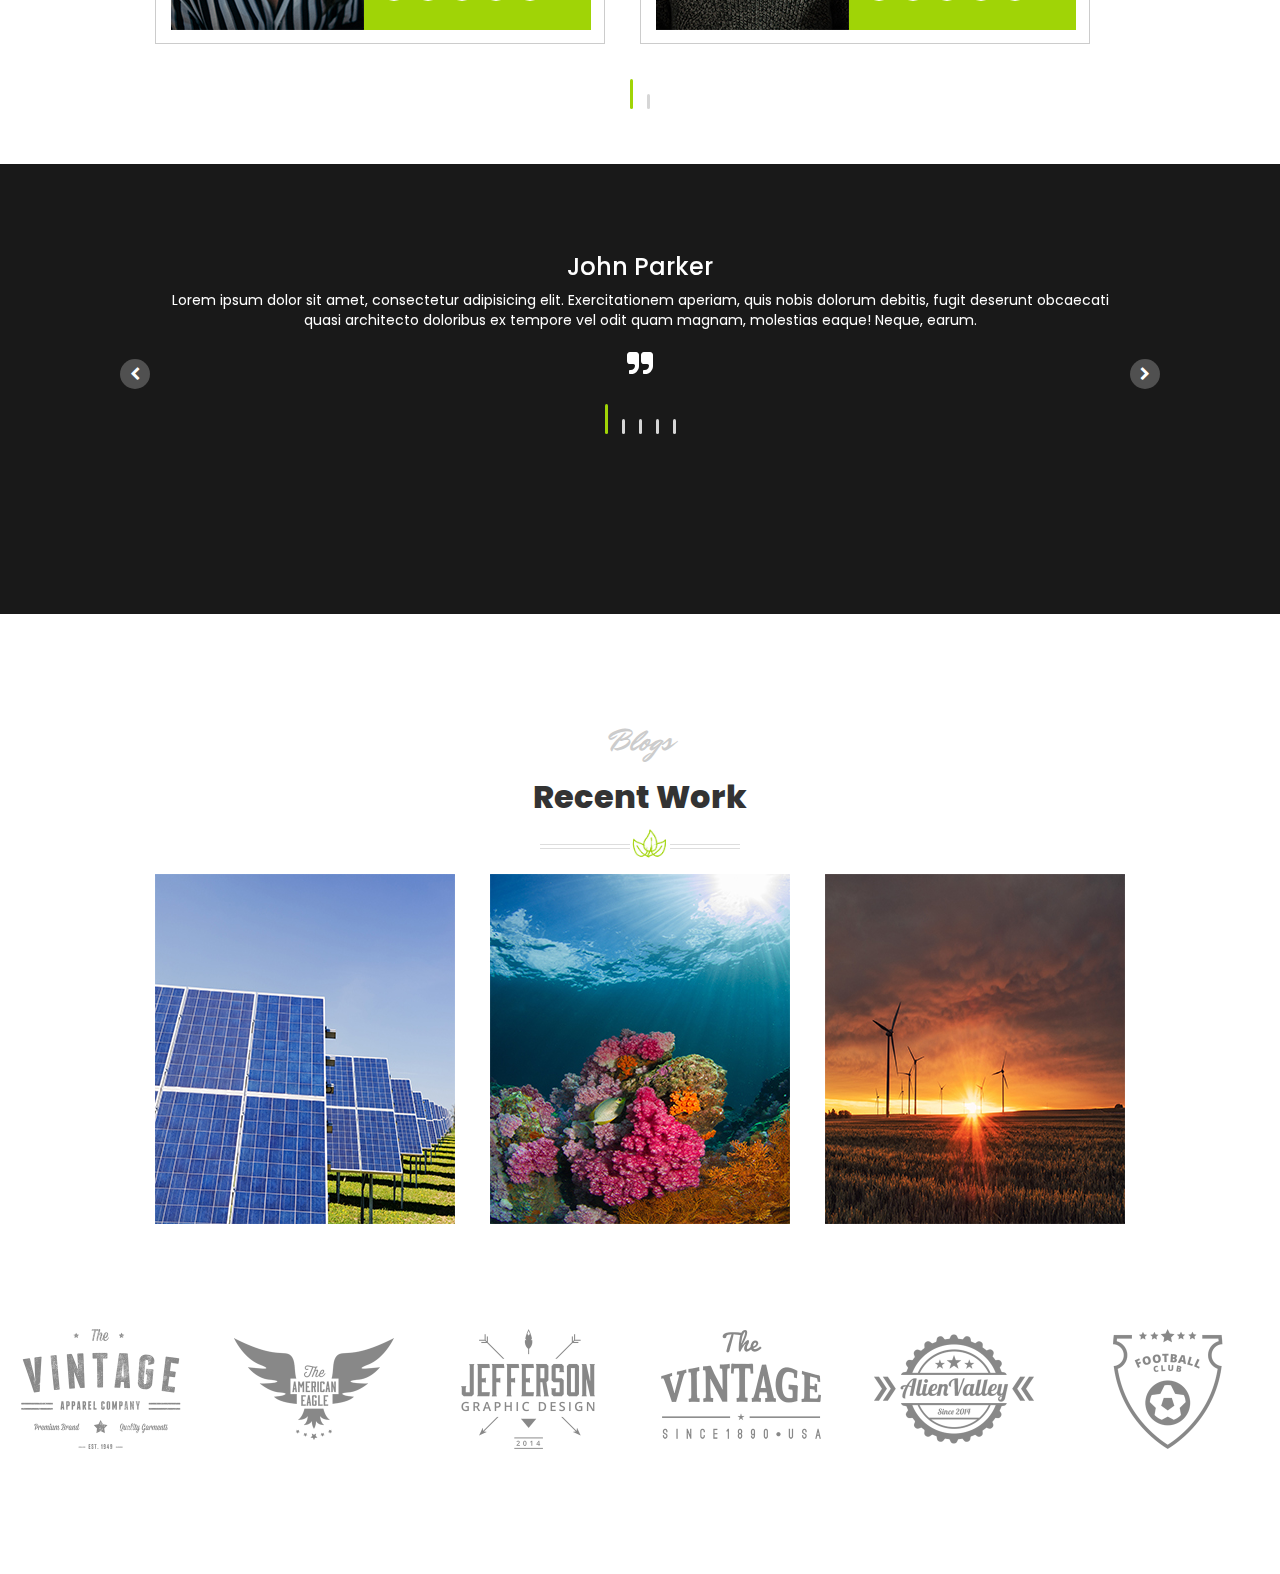
==== commit 09177703: "Blog Section and Clients Section Done" ====
--- a/index.html
+++ b/index.html
@@ -495,35 +495,91 @@
         </div>
     </section>
     <!--/SECTION TESTIMONIAL-->
+    <!--SECTION BLOG-->
+    <section id="blog">
+        <div class="content-box-md">
+            <div class="container">
+                <div class="section-head text-center">
+                    <h3 class="text-capitalize upper-head">blogs</h3>
+                    <h2 class="text-capitalize head">recent work</h2>
+                    <div class="seprator text-center m-t-20">
+                        <div class="leaf-bg"></div>
+                    </div>
+                </div>
+                <div class="blog-wrapper m-t-20">
+                    <div class="blog-container">
+                        <div class="blog-bg blog-bg-1"></div>
+                        <div class="blog-overlay text-center">
+                            <p class="blog-date text-capitalize text-left">march 10,2019</p>
+                            <h4>Solar Energy</h4>
+                            <p class="text-justify">Lorem ipsum dolor sit amet, consectetur adipisicing elit. Tenetur iusto dolore quod sunt velit dolor!</p>
+                            <p class="read-more-blog blog-read-more-1">Read More</p>
+                            <div class="blog-footer">
+                                <p class="text-capitalize"><i class="fa fa-heart"></i> like (24)</p>
+                                <p class="text-capitalize"><i class="fa fa-comment"></i> comment (12)</p>
+                            </div>
+                        </div>
+                    </div>
+                    <div class="blog-container">
+                        <div class="blog-bg-2 blog-bg"></div>
+                        <div class="blog-overlay text-center">
+                            <p class="blog-date text-capitalize text-left">march 10,2019</p>
+                            <h4>Coral Reefs</h4>
+                            <p class="text-justify">Lorem ipsum dolor sit amet, consectetur adipisicing elit. Tenetur iusto dolore quod sunt velit dolor!</p>
+                            <p class="read-more-blog blog-read-more-2">Read More</p>
+                            <div class="blog-footer">
+                                <p class="text-capitalize"><i class="fa fa-heart"></i> like (24)</p>
+                                <p class="text-capitalize"><i class="fa fa-comment"></i> comment (12)</p>
+                            </div>
+                        </div>
+                    </div>
+                    <div class="blog-container">
+                        <div class="blog-bg blog-bg-3"></div>
+                        <div class="blog-overlay text-center">
+                            <p class="blog-date text-capitalize text-left">march 10,2019</p>
+                            <h4>Wind Energy</h4>
+                            <p class="text-justify">Lorem ipsum dolor sit amet, consectetur adipisicing elit. Tenetur iusto dolore quod sunt velit dolor!</p>
+                            <p class="read-more-blog blog-read-more-3">Read More</p>
+                            <div class="blog-footer">
+                                <p class="text-capitalize"><i class="fa fa-heart"></i> like (24)</p>
+                                <p class="text-capitalize"><i class="fa fa-comment"></i> comment (12)</p>
+                            </div>
+                        </div>
+                    </div>
+                </div>
+            </div>
+        </div>
+    </section>
+    <!--/SECTION BLOG-->
     <!--SECTION CLIENT-->
     <section id="client">
         <div class="container-fluid">
-           <div class="client-wrapper owl-carousel">
-            <div class="div-clients">
-                <img src="./img/client/client-1.png" alt="">
-            </div>
-            <div class="div-clients">
-                <img src="./img/client/client-2.png" alt="">
-            </div>
-            <div class="div-clients">
-                <img src="./img/client/client-3.png" alt="">
-            </div>
-            <div class="div-clients">
-                <img src="./img/client/client-4.png" alt="">
-            </div>
-            <div class="div-clients">
-                <img src="./img/client/client-5.png" alt="">
-            </div>
-            <div class="div-clients">
-                <img src="./img/client/client-6.png" alt="">
-            </div>
-            <div class="div-clients">
-                <img src="./img/client/client-7.png" alt="">
-            </div>
-            <div class="div-clients">
-                <img src="./img/client/client-8.png" alt="">
-            </div>
-        </div>
+            <div class="client-wrapper owl-carousel">
+                <div class="div-clients">
+                    <img src="./img/client/client-1.png" alt="">
+                </div>
+                <div class="div-clients">
+                    <img src="./img/client/client-2.png" alt="">
+                </div>
+                <div class="div-clients">
+                    <img src="./img/client/client-3.png" alt="">
+                </div>
+                <div class="div-clients">
+                    <img src="./img/client/client-4.png" alt="">
+                </div>
+                <div class="div-clients">
+                    <img src="./img/client/client-5.png" alt="">
+                </div>
+                <div class="div-clients">
+                    <img src="./img/client/client-6.png" alt="">
+                </div>
+                <div class="div-clients">
+                    <img src="./img/client/client-7.png" alt="">
+                </div>
+                <div class="div-clients">
+                    <img src="./img/client/client-8.png" alt="">
+                </div>
+            </div>
         </div>
     </section>
     <!--/SECTION CLIENT-->
--- a/css/style.css
+++ b/css/style.css
@@ -15,69 +15,77 @@
         White:               #fff
         Black:               #000   
 ============================================ */
-:root{
+:root {
     --green: #A0D406;
     --white: #ffffff;
     --smokeGrey: #ACACAC;
     --darkGrey: #505050;
     --black: #000;
 }
-body{
+
+body {
     font-family: 'Poppins', 'sans-serif';
-    min-height: 10000px;
-}
+/*    min-height: 10000px;*/
+}
+
 /********************************************
                 Tweaking Bootstrap
 ********************************************/
 
-@media (min-width: 1200px){
-.container {
-    width: 1000px!important;
-}
+@media (min-width: 1200px) {
+    .container {
+        width: 1000px !important;
+    }
 }
 
 /********************************************
                 GENERAL CLASS
 ********************************************/
-.highlighted-text{
+.highlighted-text {
     color: var(--green);
 }
+
 /********************************************
                 GENERAL BUTTON
 ********************************************/
-a.btn-general{
+a.btn-general {
     padding: 8px 20px;
     border-radius: 5px;
     font-weight: 700;
     letter-spacing: 1px;
     text-decoration: none;
 }
-.btn-green{
+
+.btn-green {
     background: var(--green);
     color: var(--darkGrey);
     border: 2px transparent solid;
     transition: all .3s ease-in-out;
 }
-.btn-green:hover{
+
+.btn-green:hover {
     background: transparent;
     border: 2px solid var(--green);
     color: var(--white);
 }
-.btn-white{
+
+.btn-white {
     color: var(--darkGrey);
     background: var(--white);
     border: 2px transparent solid;
     transition: all .3s ease-in-out;
 }
-.btn-white:hover{
+
+.btn-white:hover {
     background: transparent;
     border: 2px solid var(--white);
     color: var(--white);
 }
+
 /********************************************
                 HOME SECTION
 ********************************************/
-.home-wrapper{
+.home-wrapper {
     width: 100%;
     height: 100vh;
     background: url('../img/home/home-bg.jpg');
@@ -85,53 +93,62 @@
     background-position: center;
     background-repeat: no-repeat;
     position: relative;
-/*    z-index: -1;*/
-}
-.home-overlay{
-    background: rgba(0,0,0,0.7);
+    /*    z-index: -1;*/
+}
+
+.home-overlay {
+    background: rgba(0, 0, 0, 0.7);
     position: absolute;
     top: 0;
     left: 0;
     right: 50%;
     bottom: 0;
-    box-shadow: 7px -10px 5px 10px rgba(0,0,0,0.7);
-}
-.home-content h1{
+    box-shadow: 7px -10px 5px 10px rgba(0, 0, 0, 0.7);
+}
+
+.home-content h1 {
     margin: 0;
 }
-.home-content{
+
+.home-content {
     height: 400px;
     width: 674.5px;
     transform: translateY(50%);
 }
-#home .home-content h1{
-    font-family: 'Mr Dafoe',sans-serif;
+
+#home .home-content h1 {
+    font-family: 'Mr Dafoe', sans-serif;
     color: var(--green);
     font-size: 58px;
 }
-#home .home-content h2{
+
+#home .home-content h2 {
     font-size: 48px;
     color: var(--white);
     font-weight: 900;
 }
-#home .home-content p{
+
+#home .home-content p {
     color: var(--white);
     font-weight: 600;
     font-size: 18px;
 }
-.btn-wrapper a:first-child{
+
+.btn-wrapper a:first-child {
     margin-right: 10px;
 }
+
 /********************************************
                 ABOUT-US SECTION
 ********************************************/
-#about-us{
+#about-us {
     background: var(--white);
     height: 100vh;
     width: 100%;
     z-index: 999;
 }
-.seprator{
+
+.seprator {
     display: inline-block;
     height: 5px;
     width: 200px;
@@ -139,7 +156,8 @@
     border-bottom: 1px solid #ddd;
     position: relative;
 }
-.leaf-bg{
+
+.leaf-bg {
     display: inline-block;
     position: absolute;
     top: -20px;
@@ -152,70 +170,100 @@
     background-size: cover;
     background-repeat: no-repeat;
 }
-.section-head .upper-head{
-    font-family: 'Mr Dafoe',sans-serif;
+
+.section-head .upper-head {
+    font-family: 'Mr Dafoe', sans-serif;
     color: #ccc;
     font-size: 32px;
 }
-.section-head .head{
+
+.section-head .head {
     font-weight: 800;
     font-size: 32px;
 }
-.about-mission{
+
+.about-mission {
     display: flex;
     justify-content: space-between;
     border-bottom: 2px solid #eee;
     padding-top: 10px;
     cursor: default;
 }
-.about-mission span,.about-vision span,.about-philosophy span{
+
+.about-mission span,
+.about-vision span,
+.about-philosophy span {
     font-weight: 600;
 }
-#mission-content,#vision-content,#philosophy-content{
+
+#mission-content,
+#vision-content,
+#philosophy-content {
     padding: 10px;
-    
-}
+
+}
+
 @keyframes active-inactive {
-  from {opacity: 1;}
-    to {opacity: 0;}
-}
+    from {
+        opacity: 1;
+    }
+
+    to {
+        opacity: 0;
+    }
+}
+
 @keyframes inactive-active {
-  from {opacity: 0;}
-    to {opacity: 1;}
-}
-.active{
+    from {
+        opacity: 0;
+    }
+
+    to {
+        opacity: 1;
+    }
+}
+
+.active {
     display: block;
     animation: inactive-active .5s;
 }
-.inactive{
+
+.inactive {
     animation: active-inactive .5s;
-     display: none;
-}
-.about-vision{
+    display: none;
+}
+
+.about-vision {
     display: flex;
     justify-content: space-between;
     border-bottom: 2px solid #eee;
     padding-top: 10px;
     cursor: default;
 }
-.about-philosophy{
+
+.about-philosophy {
     display: flex;
     justify-content: space-between;
     padding-top: 10px;
     cursor: default;
 }
-#mission-click,#vision-click,#philosophy-click{
+
+#mission-click,
+#vision-click,
+#philosophy-click {
     padding: 4px;
 }
-.image-container{
-/*    background: red;*/
+
+.image-container {
+    /*    background: red;*/
     width: 400px;
     height: 400px;
     position: relative;
     padding-left: 50px;
     padding-top: -40px;
 }
-.green-box{
+
+.green-box {
     width: 100px;
     height: 100px;
     background: var(--green);
@@ -224,7 +272,8 @@
     left: 45px;
     z-index: 0;
 }
-.image-about-bg{
+
+.image-about-bg {
     width: 250px;
     height: 250px;
     background: url('../img/about-us/plant-bg.jpg');
@@ -234,7 +283,8 @@
     left: 50px;
     z-index: 1;
 }
-.image-about-circle{
+
+.image-about-circle {
     width: 170px;
     height: 170px;
     border-radius: 50%;
@@ -247,7 +297,8 @@
     right: 40px;
     z-index: 3;
 }
-.green-circle{
+
+.green-circle {
     width: 160px;
     height: 170px;
     background: var(--green);
@@ -261,11 +312,12 @@
 /********************************************
                 WORK SECTION
 ********************************************/
-#work{
+#work {
     position: relative;
     margin-top: 140px;
 }
-.work-bg-container{
+
+.work-bg-container {
     background: url(../img/what-we-do/bgbg.jpg);
     background-position: center;
     background-size: cover;
@@ -276,8 +328,9 @@
     bottom: 0;
     z-index: -2;
 }
-.work-bg-overlay{
-    background: rgba(0,0,0,0.8);
+
+.work-bg-overlay {
+    background: rgba(0, 0, 0, 0.8);
     position: absolute;
     top: 0;
     left: 0;
@@ -285,37 +338,45 @@
     bottom: 0;
     z-index: -1;
 }
-#work .content-box-md{
+
+#work .content-box-md {
     z-index: -3;
 }
-#work .leaf-bg{
+
+#work .leaf-bg {
     background: url(../img/about-us/transparent-leaf-bg.png);
     background-position: center;
     background-size: cover;
     background-repeat: no-repeat;
 }
-#work .upper-head{
+
+#work .upper-head {
     color: #c8c8c8;
 }
-#work .head{
+
+#work .head {
     color: #fefefe;
 }
-.work{
+
+.work {
     width: 300px;
     height: 350px;
     position: relative;
     z-index: 1;
     overflow: hidden;
 }
-.work-container{
+
+.work-container {
     width: 100%;
     margin: 0 auto;
 }
-.works-wrapper{
+
+.works-wrapper {
     display: flex;
     justify-content: center;
 }
-.recycle-bg-img{
+
+.recycle-bg-img {
     background: url('../img/what-we-do/recycle-img-e.jpg');
     background-size: cover;
     background-repeat: no-repeat;
@@ -327,10 +388,12 @@
     z-index: 2;
     transition: all .4s ease-in-out;
 }
-.work:hover .recycle-bg-img{
+
+.work:hover .recycle-bg-img {
     transform: scale(1.15);
 }
-.ecosystem-bg-img{
+
+.ecosystem-bg-img {
     background: url('../img/what-we-do/ecosystem-e.jpg');
     background-size: cover;
     background-repeat: no-repeat;
@@ -342,10 +405,12 @@
     z-index: 2;
     transition: all .4s ease-in-out;
 }
-.work:hover .ecosystem-bg-img{
+
+.work:hover .ecosystem-bg-img {
     transform: scale(1.15);
 }
-.wind-bg-img{
+
+.wind-bg-img {
     background: url('../img/what-we-do/windmill-e.jpg');
     background-size: cover;
     background-repeat: no-repeat;
@@ -357,10 +422,12 @@
     z-index: 2;
     transition: all .4s ease-in-out;
 }
-.work:hover .wind-bg-img{
+
+.work:hover .wind-bg-img {
     transform: scale(1.15);
 }
-.forest-bg-img{
+
+.forest-bg-img {
     background: url('../img/what-we-do/save-forest-e.jpg');
     background-size: cover;
     background-repeat: no-repeat;
@@ -372,11 +439,13 @@
     z-index: 2;
     transition: all .4s ease-in-out;
 }
-.work:hover .forest-bg-img{
+
+.work:hover .forest-bg-img {
     transform: scale(1.15);
 }
-.work-overlay{
-    background: rgba(0,0,0,0.5);
+
+.work-overlay {
+    background: rgba(0, 0, 0, 0.5);
     position: absolute;
     top: 0;
     left: 0;
@@ -384,35 +453,43 @@
     bottom: 0;
     z-index: 3;
 }
-.work-content{
-    position: absolute;
-    top: 40%;   
+
+.work-content {
+    position: absolute;
+    top: 40%;
     left: 14%;
     z-index: 5;
 }
-.work-content h3{
+
+.work-content h3 {
     color: #Fff;
 }
-.learn-btn{
+
+.learn-btn {
     cursor: pointer;
 }
-#r-learn-content{
+
+#r-learn-content {
     width: 250px;
     color: #fff;
 }
-#e-learn-content{
+
+#e-learn-content {
     width: 250px;
     color: #fff;
 }
-#w-learn-content{
+
+#w-learn-content {
     width: 250px;
     color: #fff;
 }
-#f-learn-content{
+
+#f-learn-content {
     width: 250px;
     color: #fff;
 }
-.recycle-icon{
+
+.recycle-icon {
     min-height: 32px;
     background: url('../img/what-we-do/recycle-icon.png');
     background-size: contain;
@@ -420,7 +497,8 @@
     background-repeat: no-repeat;
     transition: all .4s ease-in-out;
 }
-.ecosystem-icon{
+
+.ecosystem-icon {
     min-height: 32px;
     background: url('../img/what-we-do/ecosystem-icon.png');
     background-size: contain;
@@ -428,7 +506,8 @@
     background-repeat: no-repeat;
     transition: all .4s ease-in-out;
 }
-.wind-icon{
+
+.wind-icon {
     min-height: 32px;
     background: url('../img/what-we-do/windmill-icon.png');
     background-size: contain;
@@ -436,7 +515,8 @@
     background-repeat: no-repeat;
     transition: all .4s ease-in-out;
 }
-.forest-icon{
+
+.forest-icon {
     min-height: 32px;
     background: url('../img/what-we-do/save-forest-icon.png');
     background-size: contain;
@@ -444,24 +524,31 @@
     background-repeat: no-repeat;
     transition: all .4s ease-in-out;
 }
-.work:hover .ecosystem-icon,.work:hover .forest-icon,.work:hover .wind-icon,.work:hover .recycle-icon{
+
+.work:hover .ecosystem-icon,
+.work:hover .forest-icon,
+.work:hover .wind-icon,
+.work:hover .recycle-icon {
     transform: translateY(-20px);
 }
+
 /********************************************
                 HELP-US SECTION
 ********************************************/
 
-#help-us .leaf-bg{
+#help-us .leaf-bg {
     background: url(../img/about-us/white-leaf-bg.png);
     background-position: center;
     background-size: cover;
     background-repeat: no-repeat;
 }
-.progress-bar{
+
+.progress-bar {
     background: var(--green);
     position: relative;
     border-radius: 50px;
 }
+
 .progress {
     height: 2px;
     border-radius: 50px;
@@ -469,7 +556,8 @@
     overflow: visible;
     position: relative;
 }
-.progress:after{
+
+.progress:after {
     content: "";
     width: 10px;
     height: 10px;
@@ -479,36 +567,42 @@
     position: absolute;
     top: -4px;
 }
+
 .progress-bar span {
     position: absolute;
     top: -35px;
-    left: 95%;    
+    left: 95%;
     color: var(--green);
     padding: 5px;
     text-align: center;
     font-size: 14px;
     font-weight: 600;
 }
-#help-us .button-wrapper a:hover{
+
+#help-us .button-wrapper a:hover {
     color: var(--darkGrey);
 }
-.help-wrapper{
+
+.help-wrapper {
     border: 2px solid var(--green);
     padding: 20px;
     border-radius: 10px;
     transition: all .3s ease-in-out;
 }
-.help-wrapper:hover{
+
+.help-wrapper:hover {
     border: 2px solid transparent;
     background: var(--green);
 }
-.help-wrapper:hover .stop-img{
+
+.help-wrapper:hover .stop-img {
     background: url('../img/about-us/ecological-white.png');
     background-repeat: no-repeat;
     background-size: cover;
     background-position: center;
 }
-.stop-img{
+
+.stop-img {
     width: 32px;
     height: 32px;
     background: url('../img/about-us/ecological-green.png');
@@ -516,7 +610,8 @@
     background-size: cover;
     background-position: center;
 }
-.donate-img{
+
+.donate-img {
     width: 32px;
     height: 32px;
     background: url('../img/about-us/money-jar-green.png');
@@ -524,13 +619,15 @@
     background-size: cover;
     background-position: center;
 }
-.help-wrapper:hover .donate-img{
+
+.help-wrapper:hover .donate-img {
     background: url('../img/about-us/money-jar-white.png');
     background-repeat: no-repeat;
     background-size: cover;
     background-position: center;
 }
-.help-img{
+
+.help-img {
     width: 32px;
     height: 32px;
     background: url('../img/about-us/support-green.png');
@@ -538,13 +635,15 @@
     background-size: cover;
     background-position: center;
 }
-.help-wrapper:hover .help-img{
+
+.help-wrapper:hover .help-img {
     background: url('../img/about-us/support-white.png');
     background-repeat: no-repeat;
     background-size: cover;
     background-position: center;
 }
-.fund-img{
+
+.fund-img {
     width: 32px;
     height: 32px;
     background: url('../img/about-us/fund-green.png');
@@ -552,44 +651,51 @@
     background-size: cover;
     background-position: center;
 }
-.help-wrapper:hover .fund-img{
+
+.help-wrapper:hover .fund-img {
     background: url('../img/about-us/fund-white.png');
     background-repeat: no-repeat;
     background-size: cover;
     background-position: center;
 }
+
 /********************************************
                 GALLERY SECTION
 ********************************************/
-#gallery{
+#gallery {
     background: #f4f4f4;
 }
-#gallery .leaf-bg{
+
+#gallery .leaf-bg {
     background: url(../img/about-us/transparent-leaf-bg.png);
     background-position: center;
     background-size: cover;
-    background-repeat: no-repeat;    
-}
-#gallery-wrapper{
+    background-repeat: no-repeat;
+}
+
+#gallery-wrapper {
     margin: 50px 70px;
 }
-.gallery-img{
+
+.gallery-img {
     display: flex;
     min-width: 300px;
     height: 300px;
 }
 
-.gallery-img img{
+.gallery-img img {
     transition: all .3s ease-in-out;
 }
-.img-container{
+
+.img-container {
     height: 300px;
     width: 350px;
     position: relative;
     overflow: hidden;
 }
-.img-overlay{
-    background: rgba(0,0,0,0.6);
+
+.img-overlay {
+    background: rgba(0, 0, 0, 0.6);
     position: absolute;
     top: 0;
     left: 0;
@@ -598,39 +704,47 @@
     opacity: 0;
     transition: all .4s ease-in-out;
 }
-.img-container:hover .img-overlay{
+
+.img-container:hover .img-overlay {
     opacity: 1;
 }
-.img-container:hover img{
+
+.img-container:hover img {
     transform: scale(1.2);
 }
-.img-container h2{
-    font-family: 'Mr Dafoe',sans-serif;
+
+.img-container h2 {
+    font-family: 'Mr Dafoe', sans-serif;
     padding-top: 190px;
     padding-left: 30px;
     margin-bottom: 0;
 }
-.img-container .seprator{
+
+.img-container .seprator {
     border-bottom: none;
     margin-left: 30px;
     width: 180px;
 }
+
 /********************************************
             TESTIMONIAL SECTION
 ********************************************/
-.review-box{
+.review-box {
     border: 1px solid #ccc;
     width: 450px;
     height: 280px;
 }
-.review-img-1{
+
+.review-img-1 {
     width: 700px;
     height: 100%;
     background: url('../img/testimonial/human-girl-1-e.jpg');
     background-size: cover;
     background-repeat: no-repeat;
     background-position: right;
-}.review-img-2{
+}
+
+.review-img-2 {
     width: 700px;
     height: 100%;
     background: url('../img/testimonial/human-boy-2-e.jpg');
@@ -638,7 +752,8 @@
     background-repeat: no-repeat;
     background-position: right;
 }
-.review-img-3{
+
+.review-img-3 {
     width: 700px;
     height: 100%;
     background: url('../img/testimonial/human-girl-2-e.jpg');
@@ -646,20 +761,24 @@
     background-repeat: no-repeat;
     background-position: right;
 }
-.inner-box{
+
+.inner-box {
     width: 450px;
     height: 280px;
     padding: 15px;
     display: flex;
 }
-.reivew-content{
+
+.reivew-content {
     padding: 15px;
     background: var(--green);
 }
-.designation{
+
+.designation {
     color: #fff;
 }
-.social-icons i{
+
+.social-icons i {
     text-align: center;
     width: 30px;
     height: 30px;
@@ -670,13 +789,14 @@
     transition: all .3s ease-in-out;
     border: solid 1px #FFF;
 }
-.social-icons i:hover{
+
+.social-icons i:hover {
     border: solid 1px #FFF;
     background: #fff;
     color: var(--green)
-    
-}
-.people-review-bg{
+}
+
+.people-review-bg {
     background: url('../img/testimonial/bg-review.jpg');
     background-size: cover;
     background-repeat: no-repeat;
@@ -685,30 +805,35 @@
     height: 50vh;
     margin-top: 100px;
 }
-.review-overlay{
-    position: absolute;
-    top: 0;
-    bottom: 0;
-    left: 0;
-    right: 0;
-    background: rgba(0,0,0,0.9);
-}
-.people-review{
+
+.review-overlay {
+    position: absolute;
+    top: 0;
+    bottom: 0;
+    left: 0;
+    right: 0;
+    background: rgba(0, 0, 0, 0.9);
+}
+
+.people-review {
     color: #FFF;
     width: 100%;
     padding-top: 70px;
 }
-.people-review i{
+
+.people-review i {
     padding-top: 10px;
 }
-#review-container.owl-theme .owl-nav [class*=owl-]{
+
+#review-container.owl-theme .owl-nav [class*=owl-] {
     background: var(--darkGrey);
     padding: 7px;
     border-radius: 50%;
     text-align: center;
     transition: all .3s ease-in-out;
 }
-#review-container .owl-next{
+
+#review-container .owl-next {
     width: 30px;
     height: 30px;
     line-height: 17px;
@@ -716,7 +841,8 @@
     right: -40px;
     top: 50%;
 }
-#review-container .owl-prev{
+
+#review-container .owl-prev {
     width: 30px;
     height: 30px;
     line-height: 17px;
@@ -724,11 +850,13 @@
     left: -40px;
     top: 50%;
 }
-#review-container.owl-theme .owl-nav [class*=owl-]:hover{
+
+#review-container.owl-theme .owl-nav [class*=owl-]:hover {
     background: var(--green);
     color: var(--white);
 }
-#review-container .owl-nav{
+
+#review-container .owl-nav {
     height: 40vh;
     position: absolute;
     top: 0;
@@ -736,23 +864,148 @@
     right: 0;
     z-index: -2;
 }
+
 /*******************
 OWL CAROUSEL CHANGES
 ********************/
-.owl-dots{
+.owl-dots {
     padding-top: 20px;
     position: absolute;
     width: 100%;
 }
-.owl-theme .owl-dots .owl-dot.active span, .owl-theme .owl-dots .owl-dot span{
+
+.owl-theme .owl-dots .owl-dot.active span,
+.owl-theme .owl-dots .owl-dot span {
     height: 15px;
     width: 3px;
     transition: all .4s ease-in-out;
 }
-.owl-theme .owl-dots .owl-dot.active span, .owl-theme .owl-dots .owl-dot:hover span{
+
+.owl-theme .owl-dots .owl-dot.active span,
+.owl-theme .owl-dots .owl-dot:hover span {
     height: 30px;
     width: 3px;
     background: var(--green);
+}
+
+/********************************************
+            BLOG SECTION
+********************************************/
+.blog-container {
+    width: 300px;
+    height: 350px;
+    position: relative;
+    overflow: hidden;
+}
+.blog-overlay{
+    background: rgba(255, 255, 255, 0.8);
+    position: absolute;
+    top: 0;
+    left: 0;
+    right: 0;
+    bottom: 0;
+    opacity: 0;
+    z-index: 2;
+    transition: all .4s ease-out;
+    padding: 10px;
+}
+.blog-overlay h4{
+    font-weight: 700;
+    padding-top: 20px;
+}
+@keyframes bounce{
+    0%{
+        transform: translateY(-100%);
+    }
+    20%{
+        transform: translateY(0);
+    }
+    40%{
+        transform: translateY(-20%);
+    }
+    60%{
+         transform: translateY(0);
+    }
+    80%{
+        transform: translateY(-5%);
+    }
+    100%{
+        transform: translateY(0);
+    }
+}
+.blog-container:hover .blog-overlay{
+    opacity: 1;
+    animation: bounce 1s;
+}
+.blog-bg{
+    transition: all .3s ease-in-out;
+}
+.blog-container:hover .blog-bg{
+    transform: scale(1.2);
+}
+.blog-bg-1 {
+    background: url(../img/blogs/solar-energy-e.jpg);
+    background-size: cover;
+    background-repeat: no-repeat;
+    background-position: center;
+    position: absolute;
+    top: 0;
+    left: 0;
+    right: 0;
+    bottom: 0;
+    z-index: -1;
+}
+.blog-bg-2 {
+    background: url(../img/blogs/corals-img-e.jpg);
+    background-size: cover;
+    background-repeat: no-repeat;
+    background-position: center;
+    position: absolute;
+    top: 0;
+    left: 0;
+    right: 0;
+    bottom: 0;
+    z-index: -1;
+}
+.blog-bg-3 {
+    background: url(../img/blogs/wind-energy-e.jpg);
+    background-size: cover;
+    background-repeat: no-repeat;
+    background-position: center;
+    position: absolute;
+    top: 0;
+    left: 0;
+    right: 0;
+    bottom: 0;
+    z-index: -1;
+}
+
+.blog-footer {
+background: var(--green);
+position: absolute;
+bottom: 0;
+right: 0;
+left: 0;
+}
+
+.blog-footer {
+    display: flex;
+    justify-content: space-between;
+}
+.blog-wrapper p{
+    padding-top: 15px;
+}
+.blog-footer p {
+    padding: 10px;
+    color: #fff;
+    margin: 0;
+}
+.blog-wrapper{
+    display: flex;
+    justify-content: space-between;
+}
+.read-more-blog{
+    cursor: pointer;
 }
 /********************************************
             CLIENT SECTION
@@ -761,7 +1014,8 @@
     padding: 0;
     margin: 0;
 }
-.div-clients{
+
+.div-clients {
     width: 200px;
     height: 200px;
-}+}
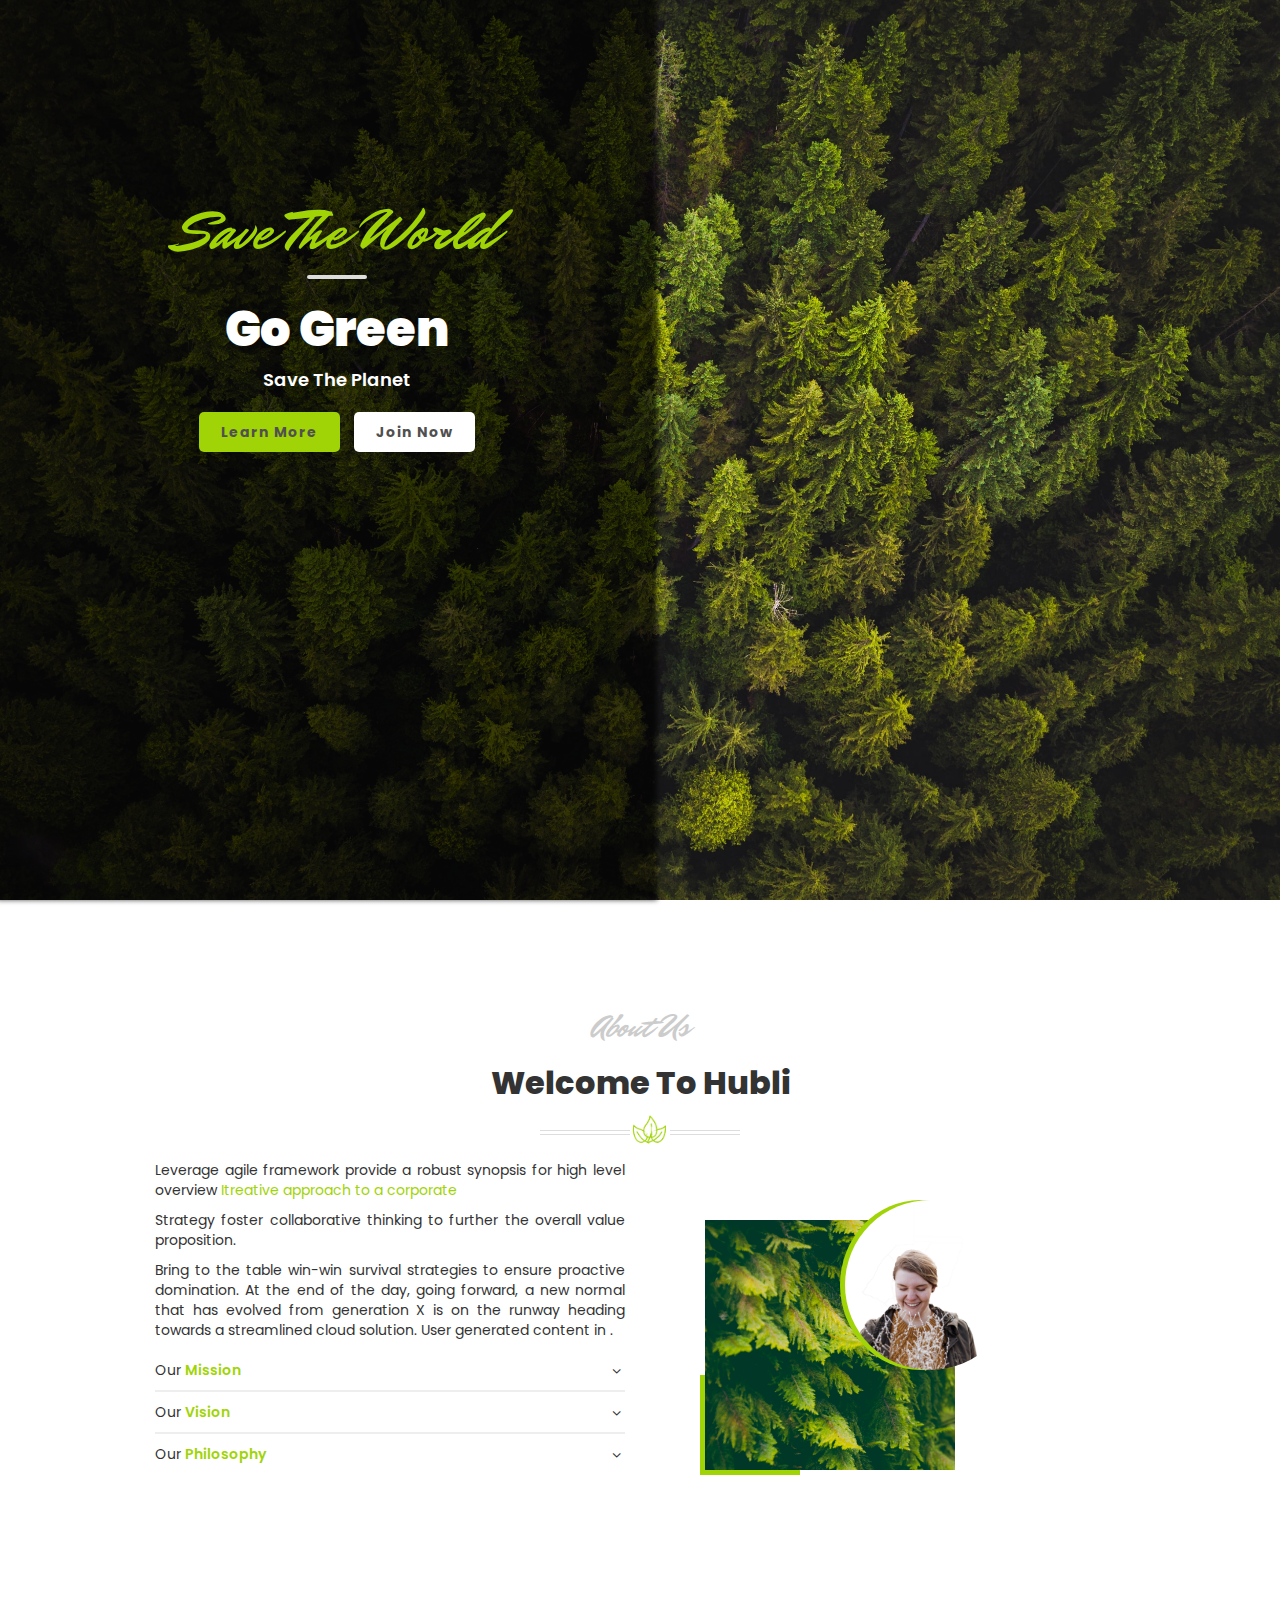
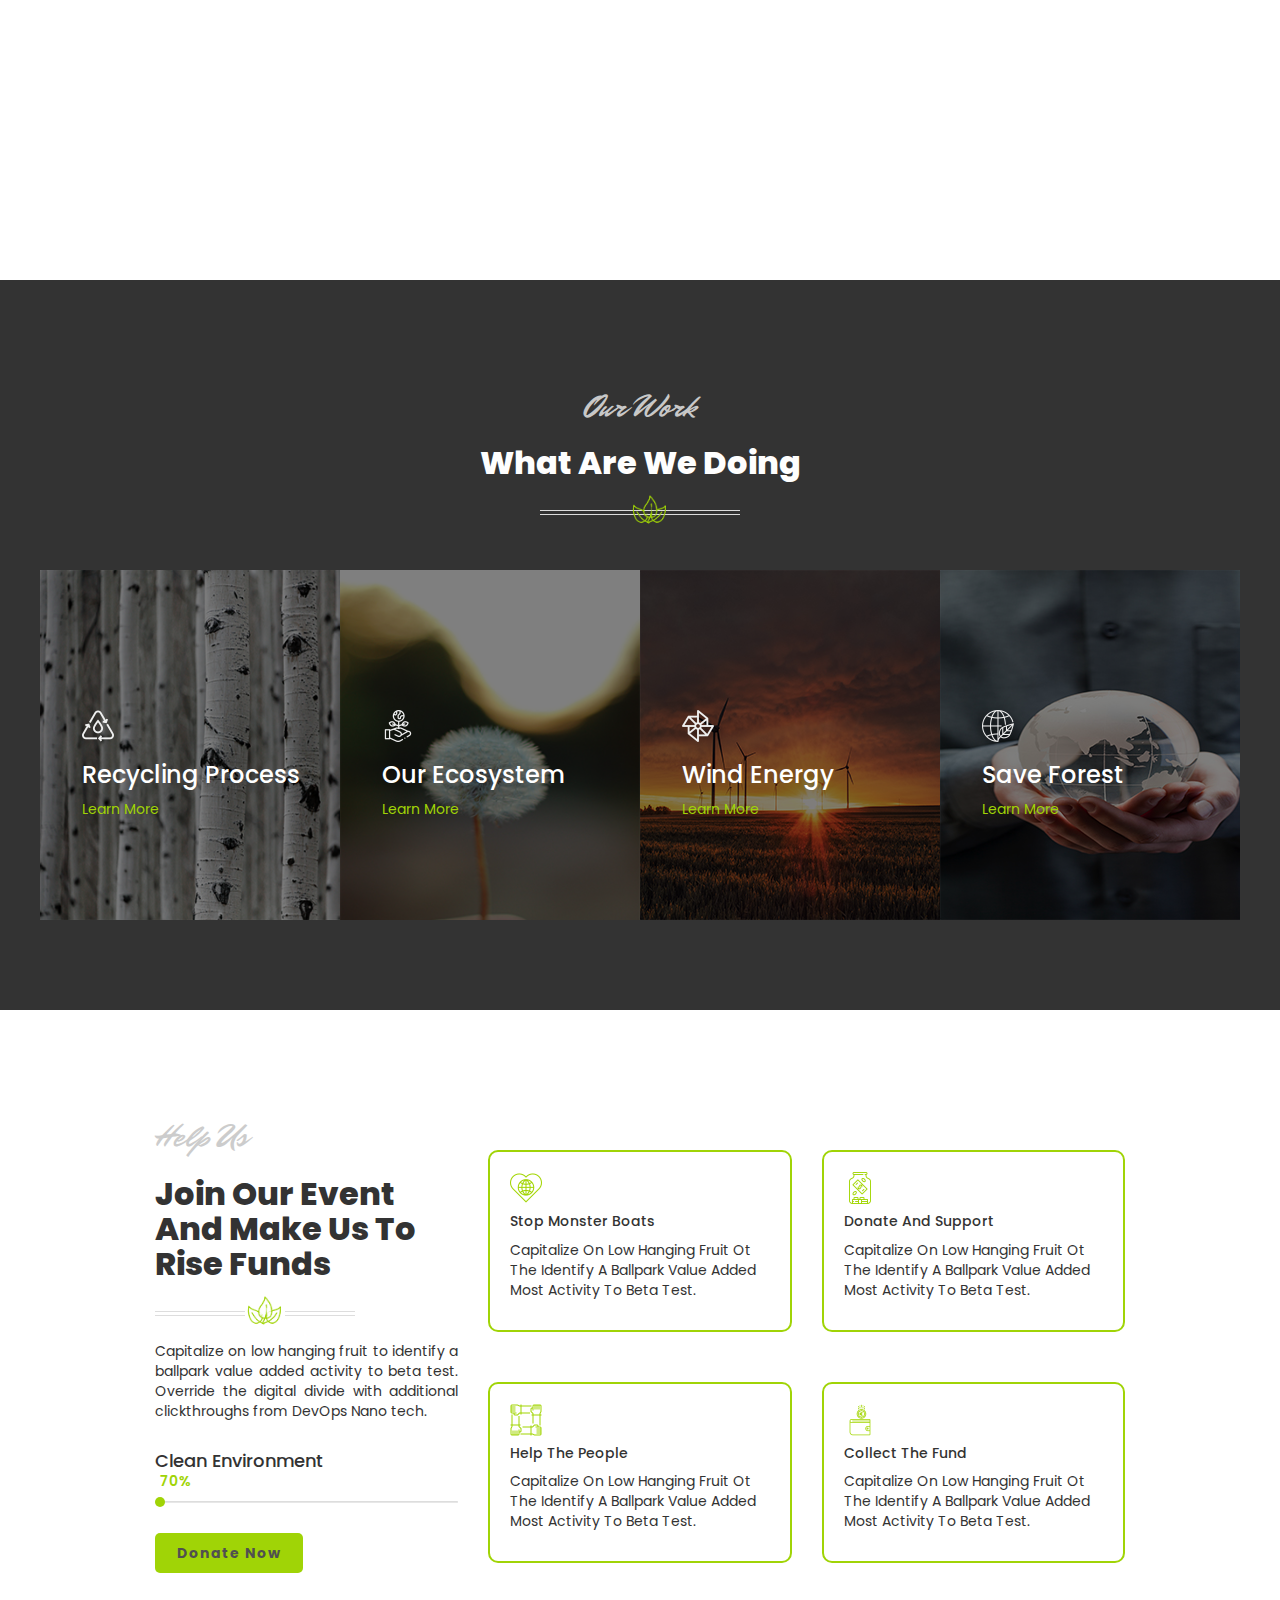
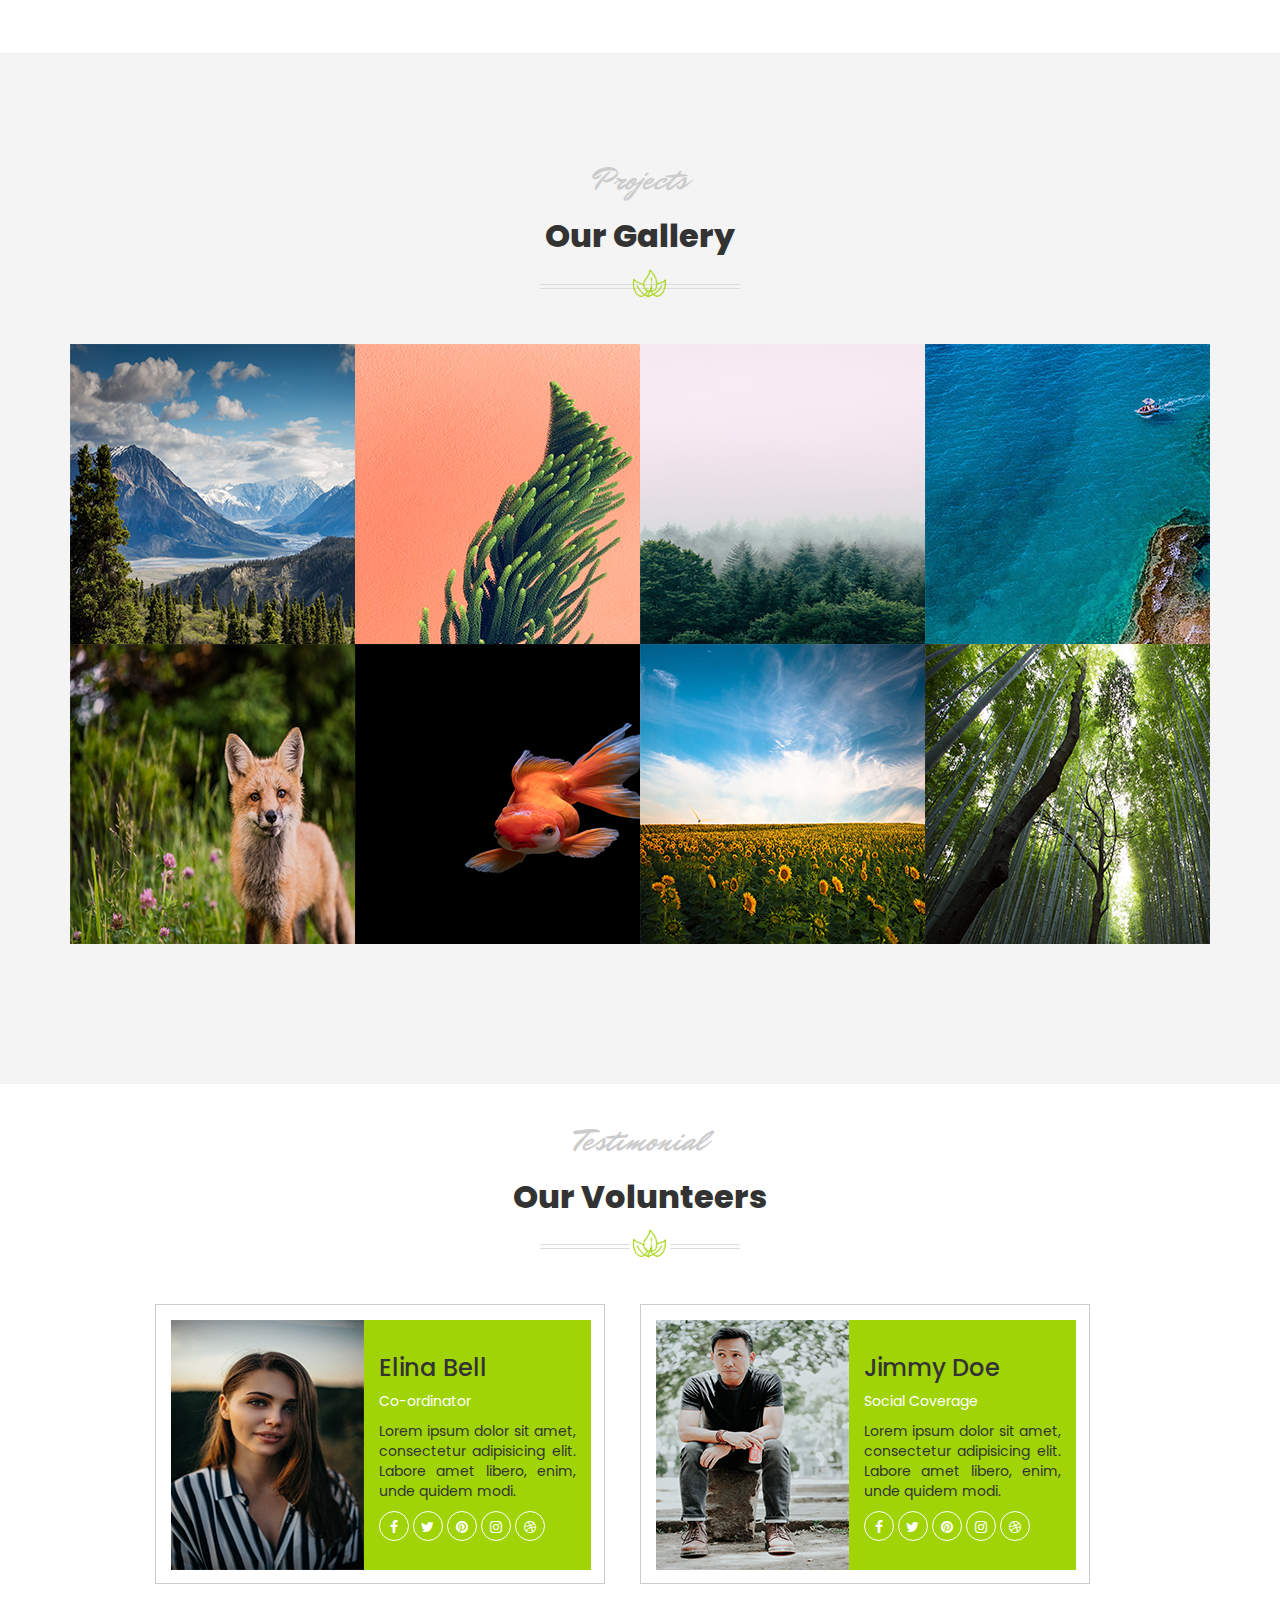
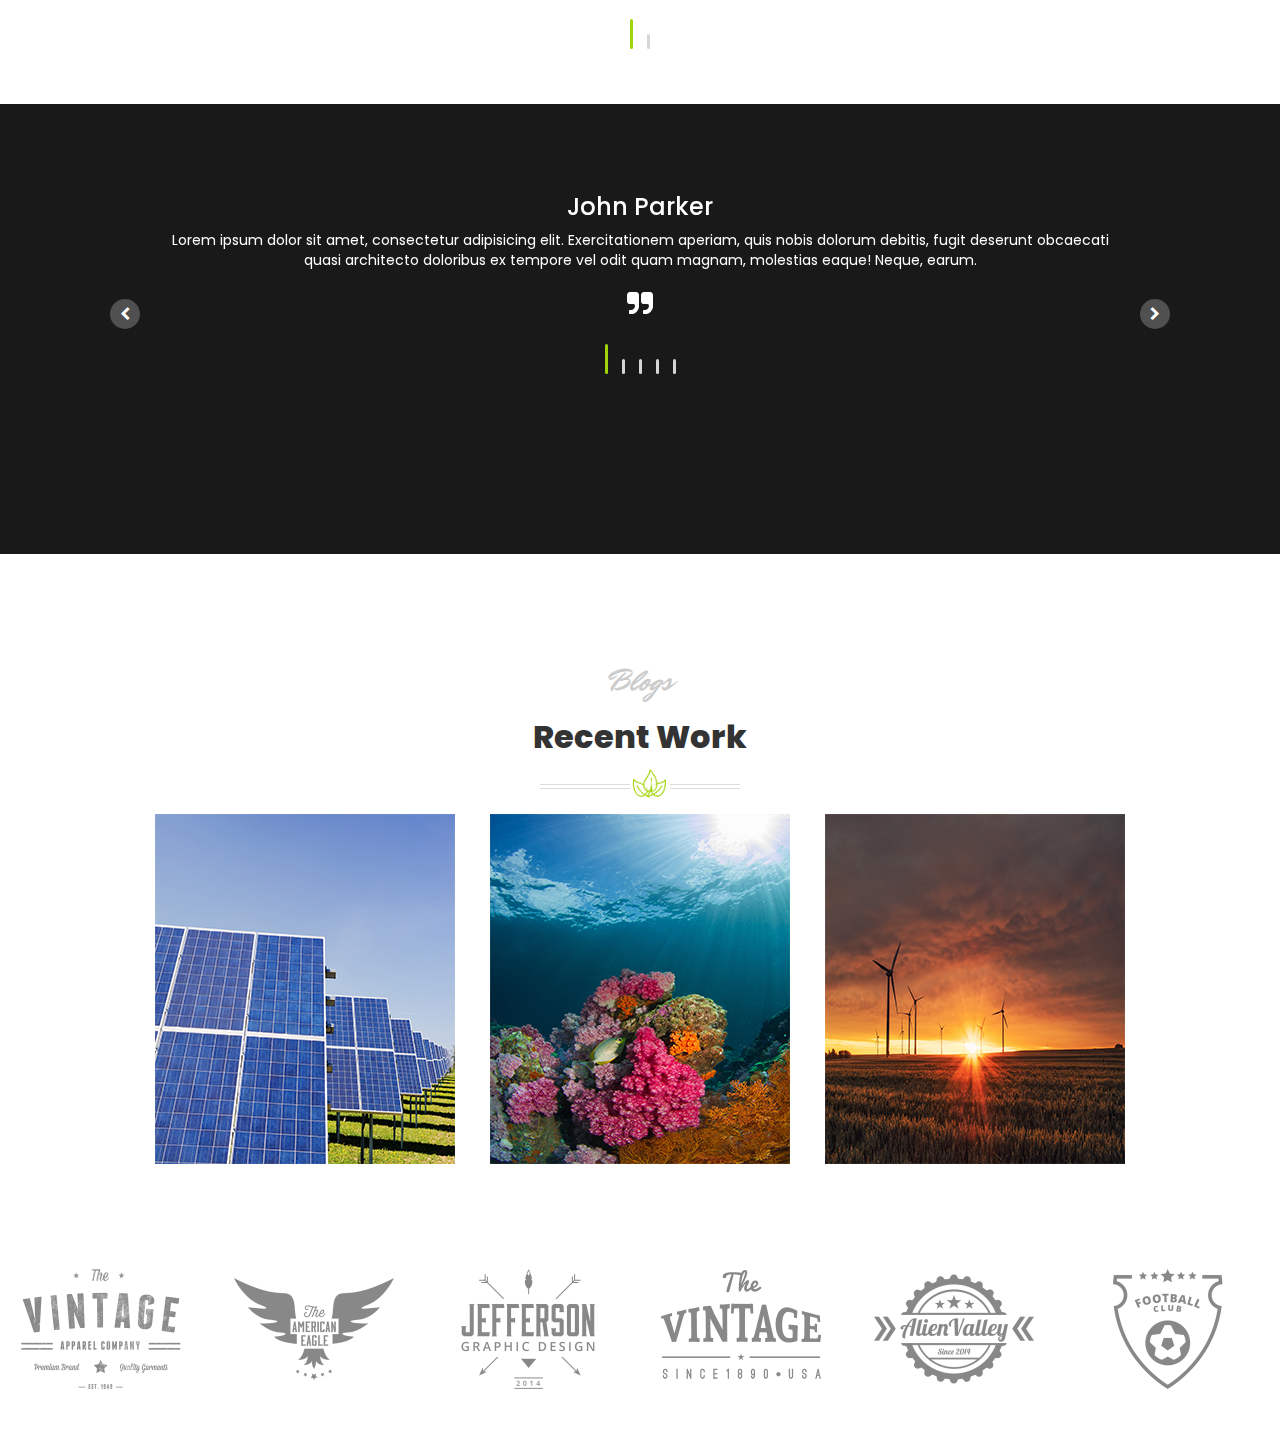
==== commit b56d51f4: "about page added" ====
--- a/index.html
+++ b/index.html
@@ -43,7 +43,7 @@
     <link rel="stylesheet" href="css/animate/animate.min.css">
 
     <!-- Custom CSS -->
-    <link rel="stylesheet" href="css/style.css">
+    <link rel="stylesheet" href="css/main-style.css">
 
     <!-- Helper CSS -->
     <link rel="stylesheet" href="css/helper-classes.css">
@@ -617,7 +617,7 @@
     <script src="js/wow/wow.min.js"></script>
 
     <!-- Custom JS -->
-    <script src="js/script.js"></script>
+    <script src="js/home-script.js"></script>
 </body>
 
 </html>
--- a/css/main-style.css
+++ b/css/main-style.css
@@ -0,0 +1,1024 @@
+/**
+ * style.css
+ * Contains CSS for basic static website named "Hubli - A Go Green Initiative"
+ */
+
+/* =========================================
+    Default Theme
+    ----------------------------------------
+    Fonts: Poppins and Mr. Dafoe
+    ----------------------------------------
+    Colors:
+        Green:               #A0D406
+        Smoke Grey:          #ACACAC
+        Dark Grey:           #505050
+        White:               #fff
+        Black:               #000   
+============================================ */
+:root {
+    --green: #A0D406;
+    --white: #ffffff;
+    --smokeGrey: #ACACAC;
+    --darkGrey: #505050;
+    --black: #000;
+}
+
+body {
+    font-family: 'Poppins', 'sans-serif';
+/*    min-height: 10000px;*/
+}
+
+/********************************************
+                Tweaking Bootstrap
+********************************************/
+
+@media (min-width: 1200px) {
+    .container {
+        width: 1000px !important;
+    }
+}
+
+/********************************************
+                GENERAL CLASS
+********************************************/
+.highlighted-text {
+    color: var(--green);
+}
+
+/********************************************
+                GENERAL BUTTON
+********************************************/
+a.btn-general {
+    padding: 8px 20px;
+    border-radius: 5px;
+    font-weight: 700;
+    letter-spacing: 1px;
+    text-decoration: none;
+}
+
+.btn-green {
+    background: var(--green);
+    color: var(--darkGrey);
+    border: 2px transparent solid;
+    transition: all .3s ease-in-out;
+}
+
+.btn-green:hover {
+    background: transparent;
+    border: 2px solid var(--green);
+    color: var(--white);
+}
+
+.btn-white {
+    color: var(--darkGrey);
+    background: var(--white);
+    border: 2px transparent solid;
+    transition: all .3s ease-in-out;
+}
+
+.btn-white:hover {
+    background: transparent;
+    border: 2px solid var(--white);
+    color: var(--white);
+}
+
+/********************************************
+                HOME SECTION
+********************************************/
+.home-wrapper {
+    width: 100%;
+    height: 100vh;
+    background: url('../img/home/home-bg.jpg');
+    background-size: cover;
+    background-position: center;
+    background-repeat: no-repeat;
+    position: relative;
+    /*    z-index: -1;*/
+}
+
+.home-overlay {
+    background: rgba(0, 0, 0, 0.7);
+    position: absolute;
+    top: 0;
+    left: 0;
+    right: 50%;
+    bottom: 0;
+    box-shadow: 7px -10px 5px 10px rgba(0, 0, 0, 0.7);
+}
+
+.home-content h1 {
+    margin: 0;
+}
+
+.home-content {
+    height: 400px;
+    width: 674.5px;
+    transform: translateY(50%);
+}
+
+#home .home-content h1 {
+    font-family: 'Mr Dafoe', sans-serif;
+    color: var(--green);
+    font-size: 58px;
+}
+
+#home .home-content h2 {
+    font-size: 48px;
+    color: var(--white);
+    font-weight: 900;
+}
+
+#home .home-content p {
+    color: var(--white);
+    font-weight: 600;
+    font-size: 18px;
+}
+
+.btn-wrapper a:first-child {
+    margin-right: 10px;
+}
+
+/********************************************
+                ABOUT-US SECTION
+********************************************/
+#about-us {
+    background: var(--white);
+    height: 100vh;
+    width: 100%;
+    z-index: 999;
+}
+
+.seprator {
+    display: inline-block;
+    height: 5px;
+    width: 200px;
+    border-top: 1px solid #ddd;
+    border-bottom: 1px solid #ddd;
+    position: relative;
+}
+
+.leaf-bg {
+    display: inline-block;
+    position: absolute;
+    top: -20px;
+    left: 45%;
+    bottom: 0;
+    height: 35px;
+    width: 40px;
+    background: url('../img/about-us/white-leaf-bg.png');
+    background-position: center;
+    background-size: cover;
+    background-repeat: no-repeat;
+}
+
+.section-head .upper-head {
+    font-family: 'Mr Dafoe', sans-serif;
+    color: #ccc;
+    font-size: 32px;
+}
+
+.section-head .head {
+    font-weight: 800;
+    font-size: 32px;
+}
+
+.about-mission {
+    display: flex;
+    justify-content: space-between;
+    border-bottom: 2px solid #eee;
+    padding-top: 10px;
+    cursor: default;
+}
+
+.about-mission span,
+.about-vision span,
+.about-philosophy span {
+    font-weight: 600;
+}
+
+#mission-content,
+#vision-content,
+#philosophy-content {
+    padding: 10px;
+
+}
+
+@keyframes active-inactive {
+    from {
+        opacity: 1;
+    }
+
+    to {
+        opacity: 0;
+    }
+}
+
+@keyframes inactive-active {
+    from {
+        opacity: 0;
+    }
+
+    to {
+        opacity: 1;
+    }
+}
+
+.active {
+    display: block;
+    animation: inactive-active .5s;
+}
+
+.inactive {
+    animation: active-inactive .5s;
+    display: none;
+}
+
+.about-vision {
+    display: flex;
+    justify-content: space-between;
+    border-bottom: 2px solid #eee;
+    padding-top: 10px;
+    cursor: default;
+}
+
+.about-philosophy {
+    display: flex;
+    justify-content: space-between;
+    padding-top: 10px;
+    cursor: default;
+}
+
+#mission-click,
+#vision-click,
+#philosophy-click {
+    padding: 4px;
+}
+
+.image-container {
+    /*    background: red;*/
+    width: 400px;
+    height: 400px;
+    position: relative;
+    padding-left: 50px;
+    padding-top: -40px;
+}
+
+.green-box {
+    width: 100px;
+    height: 100px;
+    background: var(--green);
+    position: absolute;
+    top: 215px;
+    left: 45px;
+    z-index: 0;
+}
+
+.image-about-bg {
+    width: 250px;
+    height: 250px;
+    background: url('../img/about-us/plant-bg.jpg');
+    background-size: cover;
+    position: absolute;
+    top: 60px;
+    left: 50px;
+    z-index: 1;
+}
+
+.image-about-circle {
+    width: 170px;
+    height: 170px;
+    border-radius: 50%;
+    background: url('../img/about-us/person-holding-flower-white-bg.jpg');
+    background-size: cover;
+    background-repeat: no-repeat;
+    background-position: center;
+    position: absolute;
+    top: 40px;
+    right: 40px;
+    z-index: 3;
+}
+
+.green-circle {
+    width: 160px;
+    height: 170px;
+    background: var(--green);
+    border-radius: 50%;
+    z-index: 2;
+    position: absolute;
+    top: 40px;
+    right: 55px;
+}
+
+/********************************************
+                WORK SECTION
+********************************************/
+#work {
+    position: relative;
+    margin-top: 80px;
+}
+
+.work-bg-container {
+    background: url(../img/what-we-do/bgbg.jpg);
+    background-position: center;
+    background-size: cover;
+    position: absolute;
+    top: 0;
+    left: 0;
+    right: 0;
+    bottom: 0;
+    z-index: -2;
+}
+
+.work-bg-overlay {
+    background: rgba(0, 0, 0, 0.8);
+    position: absolute;
+    top: 0;
+    left: 0;
+    right: 0;
+    bottom: 0;
+    z-index: -1;
+}
+
+#work .content-box-md {
+    z-index: -3;
+}
+
+#work .leaf-bg {
+    background: url(../img/about-us/transparent-leaf-bg.png);
+    background-position: center;
+    background-size: cover;
+    background-repeat: no-repeat;
+}
+
+#work .upper-head {
+    color: #c8c8c8;
+}
+
+#work .head {
+    color: #fefefe;
+}
+
+.work {
+    width: 300px;
+    height: 350px;
+    position: relative;
+    z-index: 1;
+    overflow: hidden;
+}
+
+.work-container {
+    width: 100%;
+    margin: 0 auto;
+}
+
+.works-wrapper {
+    display: flex;
+    justify-content: center;
+}
+
+.recycle-bg-img {
+    background: url('../img/what-we-do/recycle-img-e.jpg');
+    background-size: cover;
+    background-repeat: no-repeat;
+    position: absolute;
+    top: 0;
+    left: 0;
+    right: 0;
+    bottom: 0;
+    z-index: 2;
+    transition: all .4s ease-in-out;
+}
+
+.work:hover .recycle-bg-img {
+    transform: scale(1.15);
+}
+
+.ecosystem-bg-img {
+    background: url('../img/what-we-do/ecosystem-e.jpg');
+    background-size: cover;
+    background-repeat: no-repeat;
+    position: absolute;
+    top: 0;
+    left: 0;
+    right: 0;
+    bottom: 0;
+    z-index: 2;
+    transition: all .4s ease-in-out;
+}
+
+.work:hover .ecosystem-bg-img {
+    transform: scale(1.15);
+}
+
+.wind-bg-img {
+    background: url('../img/what-we-do/windmill-e.jpg');
+    background-size: cover;
+    background-repeat: no-repeat;
+    position: absolute;
+    top: 0;
+    left: 0;
+    right: 0;
+    bottom: 0;
+    z-index: 2;
+    transition: all .4s ease-in-out;
+}
+
+.work:hover .wind-bg-img {
+    transform: scale(1.15);
+}
+
+.forest-bg-img {
+    background: url('../img/what-we-do/save-forest-e.jpg');
+    background-size: cover;
+    background-repeat: no-repeat;
+    position: absolute;
+    top: 0;
+    left: 0;
+    right: 0;
+    bottom: 0;
+    z-index: 2;
+    transition: all .4s ease-in-out;
+}
+
+.work:hover .forest-bg-img {
+    transform: scale(1.15);
+}
+
+.work-overlay {
+    background: rgba(0, 0, 0, 0.5);
+    position: absolute;
+    top: 0;
+    left: 0;
+    right: 0;
+    bottom: 0;
+    z-index: 3;
+}
+
+.work-content {
+    position: absolute;
+    top: 40%;
+    left: 14%;
+    z-index: 5;
+}
+
+.work-content h3 {
+    color: #Fff;
+}
+
+.learn-btn {
+    cursor: pointer;
+}
+
+#r-learn-content {
+    width: 250px;
+    color: #fff;
+}
+
+#e-learn-content {
+    width: 250px;
+    color: #fff;
+}
+
+#w-learn-content {
+    width: 250px;
+    color: #fff;
+}
+
+#f-learn-content {
+    width: 250px;
+    color: #fff;
+}
+
+.recycle-icon {
+    min-height: 32px;
+    background: url('../img/what-we-do/recycle-icon.png');
+    background-size: contain;
+    background-position: left;
+    background-repeat: no-repeat;
+    transition: all .4s ease-in-out;
+}
+
+.ecosystem-icon {
+    min-height: 32px;
+    background: url('../img/what-we-do/ecosystem-icon.png');
+    background-size: contain;
+    background-position: left;
+    background-repeat: no-repeat;
+    transition: all .4s ease-in-out;
+}
+
+.wind-icon {
+    min-height: 32px;
+    background: url('../img/what-we-do/windmill-icon.png');
+    background-size: contain;
+    background-position: left;
+    background-repeat: no-repeat;
+    transition: all .4s ease-in-out;
+}
+
+.forest-icon {
+    min-height: 32px;
+    background: url('../img/what-we-do/save-forest-icon.png');
+    background-size: contain;
+    background-position: left;
+    background-repeat: no-repeat;
+    transition: all .4s ease-in-out;
+}
+
+.work:hover .ecosystem-icon,
+.work:hover .forest-icon,
+.work:hover .wind-icon,
+.work:hover .recycle-icon {
+    transform: translateY(-20px);
+}
+
+/********************************************
+                HELP-US SECTION
+********************************************/
+
+#help-us .leaf-bg {
+    background: url(../img/about-us/white-leaf-bg.png);
+    background-position: center;
+    background-size: cover;
+    background-repeat: no-repeat;
+}
+
+.progress-bar {
+    background: var(--green);
+    position: relative;
+    border-radius: 50px;
+}
+
+.progress {
+    height: 2px;
+    border-radius: 50px;
+    background-color: #efefef;
+    overflow: visible;
+    position: relative;
+}
+
+.progress:after {
+    content: "";
+    width: 10px;
+    height: 10px;
+    background: var(--green);
+    padding: 0 4px;
+    border-radius: 50%;
+    position: absolute;
+    top: -4px;
+}
+
+.progress-bar span {
+    position: absolute;
+    top: -35px;
+    left: 95%;
+    color: var(--green);
+    padding: 5px;
+    text-align: center;
+    font-size: 14px;
+    font-weight: 600;
+}
+
+#help-us .button-wrapper a:hover {
+    color: var(--darkGrey);
+}
+
+.help-wrapper {
+    border: 2px solid var(--green);
+    padding: 20px;
+    border-radius: 10px;
+    transition: all .3s ease-in-out;
+}
+
+.help-wrapper:hover {
+    border: 2px solid transparent;
+    background: var(--green);
+}
+
+.help-wrapper:hover .stop-img {
+    background: url('../img/about-us/ecological-white.png');
+    background-repeat: no-repeat;
+    background-size: cover;
+    background-position: center;
+}
+
+.stop-img {
+    width: 32px;
+    height: 32px;
+    background: url('../img/about-us/ecological-green.png');
+    background-repeat: no-repeat;
+    background-size: cover;
+    background-position: center;
+}
+
+.donate-img {
+    width: 32px;
+    height: 32px;
+    background: url('../img/about-us/money-jar-green.png');
+    background-repeat: no-repeat;
+    background-size: cover;
+    background-position: center;
+}
+
+.help-wrapper:hover .donate-img {
+    background: url('../img/about-us/money-jar-white.png');
+    background-repeat: no-repeat;
+    background-size: cover;
+    background-position: center;
+}
+
+.help-img {
+    width: 32px;
+    height: 32px;
+    background: url('../img/about-us/support-green.png');
+    background-repeat: no-repeat;
+    background-size: cover;
+    background-position: center;
+}
+
+.help-wrapper:hover .help-img {
+    background: url('../img/about-us/support-white.png');
+    background-repeat: no-repeat;
+    background-size: cover;
+    background-position: center;
+}
+
+.fund-img {
+    width: 32px;
+    height: 32px;
+    background: url('../img/about-us/fund-green.png');
+    background-repeat: no-repeat;
+    background-size: cover;
+    background-position: center;
+}
+
+.help-wrapper:hover .fund-img {
+    background: url('../img/about-us/fund-white.png');
+    background-repeat: no-repeat;
+    background-size: cover;
+    background-position: center;
+}
+
+/********************************************
+                GALLERY SECTION
+********************************************/
+#gallery {
+    background: #f4f4f4;
+}
+
+#gallery .leaf-bg {
+    background: url(../img/about-us/transparent-leaf-bg.png);
+    background-position: center;
+    background-size: cover;
+    background-repeat: no-repeat;
+}
+
+#gallery-wrapper {
+    margin: 50px 70px;
+}
+
+.gallery-img {
+    display: flex;
+    min-width: 300px;
+    height: 300px;
+}
+
+.gallery-img img {
+    transition: all .3s ease-in-out;
+}
+
+.img-container {
+    height: 300px;
+    width: 350px;
+    position: relative;
+    overflow: hidden;
+}
+
+.img-overlay {
+    background: rgba(0, 0, 0, 0.6);
+    position: absolute;
+    top: 0;
+    left: 0;
+    right: 0;
+    bottom: 0;
+    opacity: 0;
+    transition: all .4s ease-in-out;
+}
+
+.img-container:hover .img-overlay {
+    opacity: 1;
+}
+
+.img-container:hover img {
+    transform: scale(1.2);
+}
+
+.img-container h2 {
+    font-family: 'Mr Dafoe', sans-serif;
+    padding-top: 190px;
+    padding-left: 30px;
+    margin-bottom: 0;
+}
+
+.img-container .seprator {
+    border-bottom: none;
+    margin-left: 30px;
+    width: 180px;
+}
+
+/********************************************
+            TESTIMONIAL SECTION
+********************************************/
+.review-box {
+    border: 1px solid #ccc;
+    width: 450px;
+    height: 280px;
+}
+
+.review-img-1 {
+    width: 700px;
+    height: 100%;
+    background: url('../img/testimonial/human-girl-1-e.jpg');
+    background-size: cover;
+    background-repeat: no-repeat;
+    background-position: right;
+}
+
+.review-img-2 {
+    width: 700px;
+    height: 100%;
+    background: url('../img/testimonial/human-boy-2-e.jpg');
+    background-size: cover;
+    background-repeat: no-repeat;
+    background-position: right;
+}
+
+.review-img-3 {
+    width: 700px;
+    height: 100%;
+    background: url('../img/testimonial/human-girl-2-e.jpg');
+    background-size: cover;
+    background-repeat: no-repeat;
+    background-position: right;
+}
+
+.inner-box {
+    width: 450px;
+    height: 280px;
+    padding: 15px;
+    display: flex;
+}
+
+.reivew-content {
+    padding: 15px;
+    background: var(--green);
+}
+
+.designation {
+    color: #fff;
+}
+
+.social-icons i {
+    text-align: center;
+    width: 30px;
+    height: 30px;
+    line-height: 30px;
+    border-radius: 50%;
+    background: transparent;
+    color: #FFF;
+    transition: all .3s ease-in-out;
+    border: solid 1px #FFF;
+}
+
+.social-icons i:hover {
+    border: solid 1px #FFF;
+    background: #fff;
+    color: var(--green)
+}
+
+.people-review-bg {
+    background: url('../img/testimonial/bg-review.jpg');
+    background-size: cover;
+    background-repeat: no-repeat;
+    background-position: center;
+    position: relative;
+    height: 50vh;
+    margin-top: 100px;
+}
+
+.review-overlay {
+    position: absolute;
+    top: 0;
+    bottom: 0;
+    left: 0;
+    right: 0;
+    background: rgba(0, 0, 0, 0.9);
+}
+
+.people-review {
+    color: #FFF;
+    width: 100%;
+    padding-top: 70px;
+}
+
+.people-review i {
+    padding-top: 10px;
+}
+
+#review-container.owl-theme .owl-nav [class*=owl-] {
+    background: var(--darkGrey);
+    padding: 7px;
+    border-radius: 50%;
+    text-align: center;
+    transition: all .3s ease-in-out;
+}
+
+#review-container .owl-next {
+    width: 30px;
+    height: 30px;
+    line-height: 17px;
+    position: absolute;
+    right: -50px;
+    top: 50%;
+}
+
+#review-container .owl-prev {
+    width: 30px;
+    height: 30px;
+    line-height: 17px;
+    position: absolute;
+    left: -50px;
+    top: 50%;
+}
+
+#review-container.owl-theme .owl-nav [class*=owl-]:hover {
+    background: var(--green);
+    color: var(--white);
+}
+
+#review-container .owl-nav {
+    height: 40vh;
+    position: absolute;
+    top: 0;
+    left: 0;
+    right: 0;
+    z-index: -2;
+}
+
+/*******************
+OWL CAROUSEL CHANGES
+********************/
+.owl-dots {
+    padding-top: 20px;
+    position: absolute;
+    width: 100%;
+}
+
+.owl-theme .owl-dots .owl-dot.active span,
+.owl-theme .owl-dots .owl-dot span {
+    height: 15px;
+    width: 3px;
+    transition: all .4s ease-in-out;
+}
+
+.owl-theme .owl-dots .owl-dot.active span,
+.owl-theme .owl-dots .owl-dot:hover span {
+    height: 30px;
+    width: 3px;
+    background: var(--green);
+}
+
+/********************************************
+            BLOG SECTION
+********************************************/
+.blog-container {
+    width: 300px;
+    height: 350px;
+    position: relative;
+    overflow: hidden;
+}
+.blog-overlay{
+    background: rgba(255, 255, 255, 0.8);
+    position: absolute;
+    top: 0;
+    left: 0;
+    right: 0;
+    bottom: 0;
+    opacity: 0;
+    z-index: 2;
+    transition: all .4s ease-out;
+    padding: 10px;
+}
+.blog-overlay h4{
+    font-weight: 700;
+    padding-top: 20px;
+}
+@keyframes bounce{
+    0%{
+        transform: translateY(-100%);
+    }
+    20%{
+        transform: translateY(0);
+    }
+    40%{
+        transform: translateY(-20%);
+    }
+    60%{
+         transform: translateY(0);
+    }
+    80%{
+        transform: translateY(-5%);
+    }
+    100%{
+        transform: translateY(0);
+    }
+}
+.blog-container:hover .blog-overlay{
+    opacity: 1;
+    animation: bounce .6s;
+}
+.blog-bg{
+    transition: all .3s ease-in-out;
+}
+.blog-container:hover .blog-bg{
+    transform: scale(1.2);
+}
+.blog-bg-1 {
+    background: url(../img/blogs/solar-energy-e.jpg);
+    background-size: cover;
+    background-repeat: no-repeat;
+    background-position: center;
+    position: absolute;
+    top: 0;
+    left: 0;
+    right: 0;
+    bottom: 0;
+    z-index: -1;
+}
+.blog-bg-2 {
+    background: url(../img/blogs/corals-img-e.jpg);
+    background-size: cover;
+    background-repeat: no-repeat;
+    background-position: center;
+    position: absolute;
+    top: 0;
+    left: 0;
+    right: 0;
+    bottom: 0;
+    z-index: -1;
+}
+.blog-bg-3 {
+    background: url(../img/blogs/wind-energy-e.jpg);
+    background-size: cover;
+    background-repeat: no-repeat;
+    background-position: center;
+    position: absolute;
+    top: 0;
+    left: 0;
+    right: 0;
+    bottom: 0;
+    z-index: -1;
+}
+
+.blog-footer {
+background: var(--green);
+position: absolute;
+bottom: 0;
+right: 0;
+left: 0;
+}
+
+.blog-footer {
+    display: flex;
+    justify-content: space-between;
+}
+.blog-wrapper p{
+    padding-top: 15px;
+}
+.blog-footer p {
+    padding: 10px;
+    color: #fff;
+    margin: 0;
+}
+.blog-wrapper{
+    display: flex;
+    justify-content: space-between;
+}
+.read-more-blog{
+    cursor: pointer;
+}
+/********************************************
+            CLIENT SECTION
+********************************************/
+#client .container-fluid {
+    padding: 0;
+    margin: 0;
+}
+#client .owl-nav,
+#client .owl-dots{
+    display: none;
+}
+.div-clients {
+    width: 200px;
+    height: 200px;
+}
